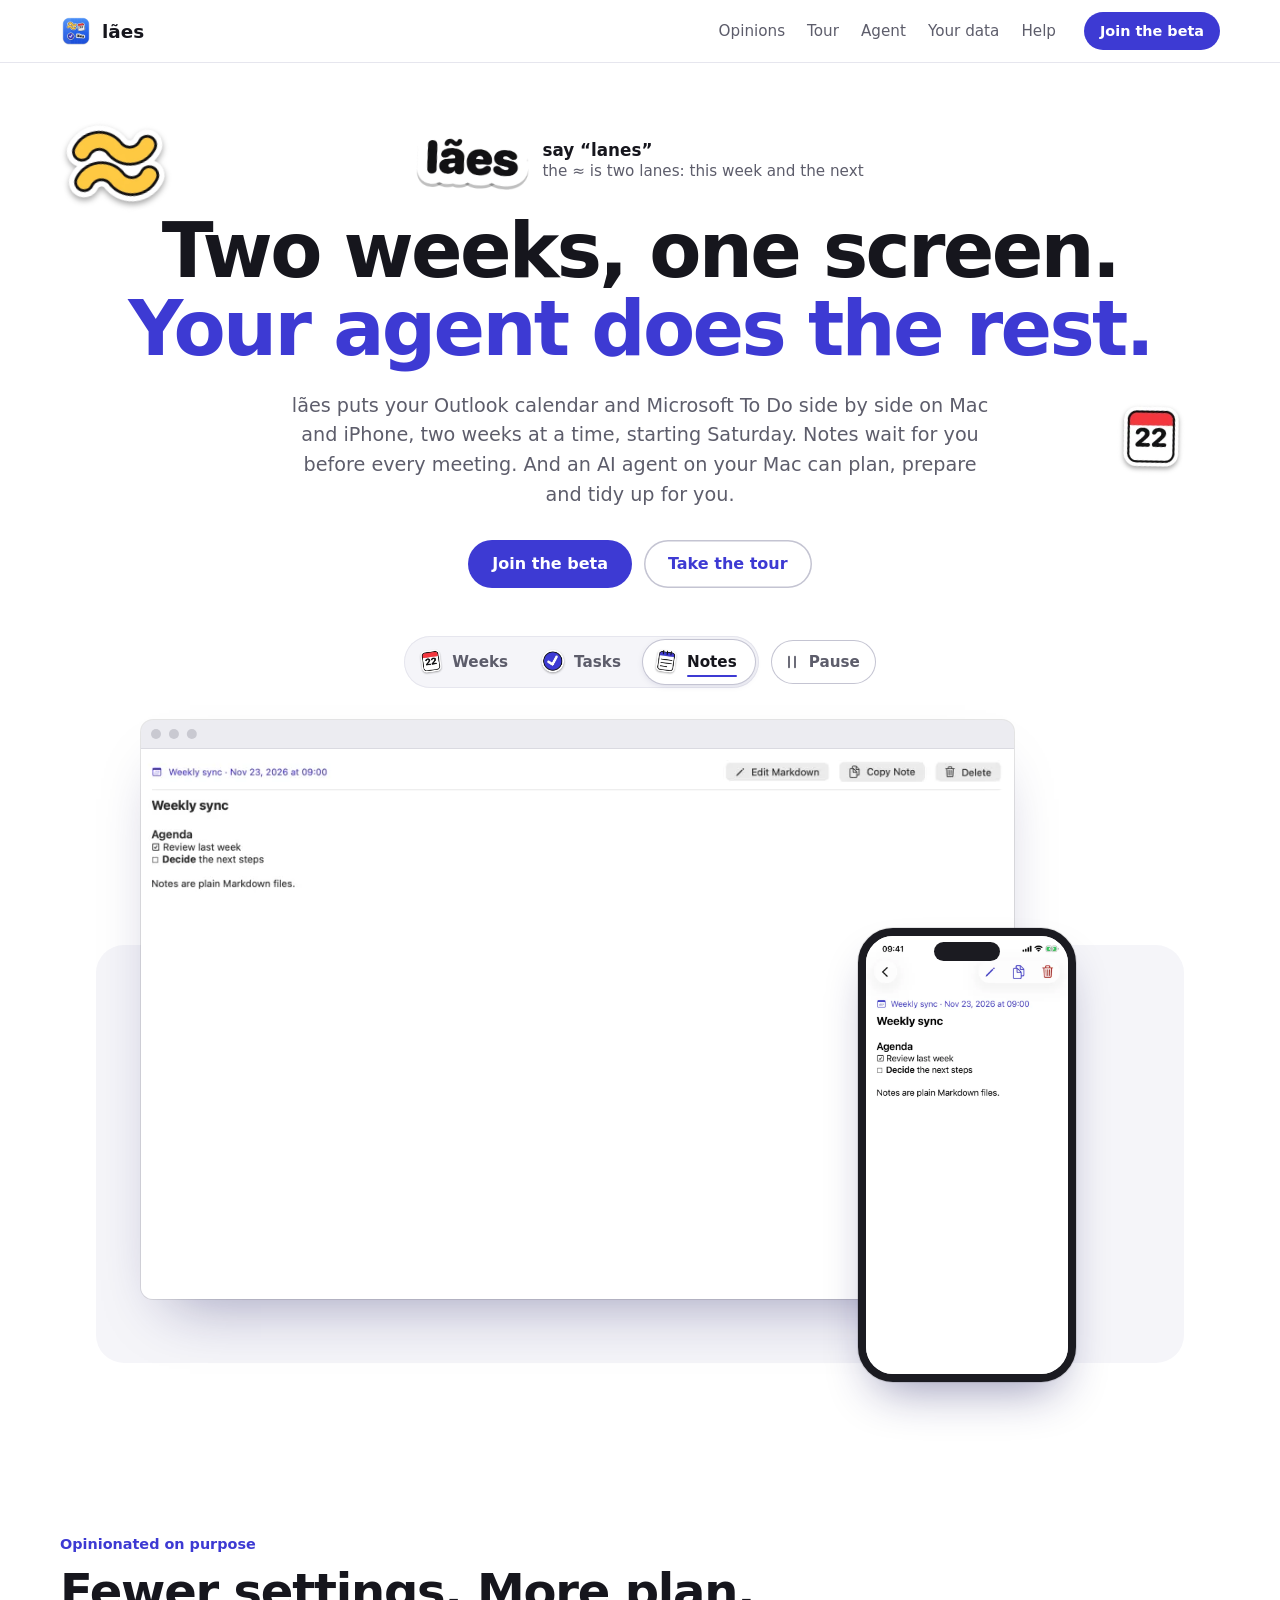
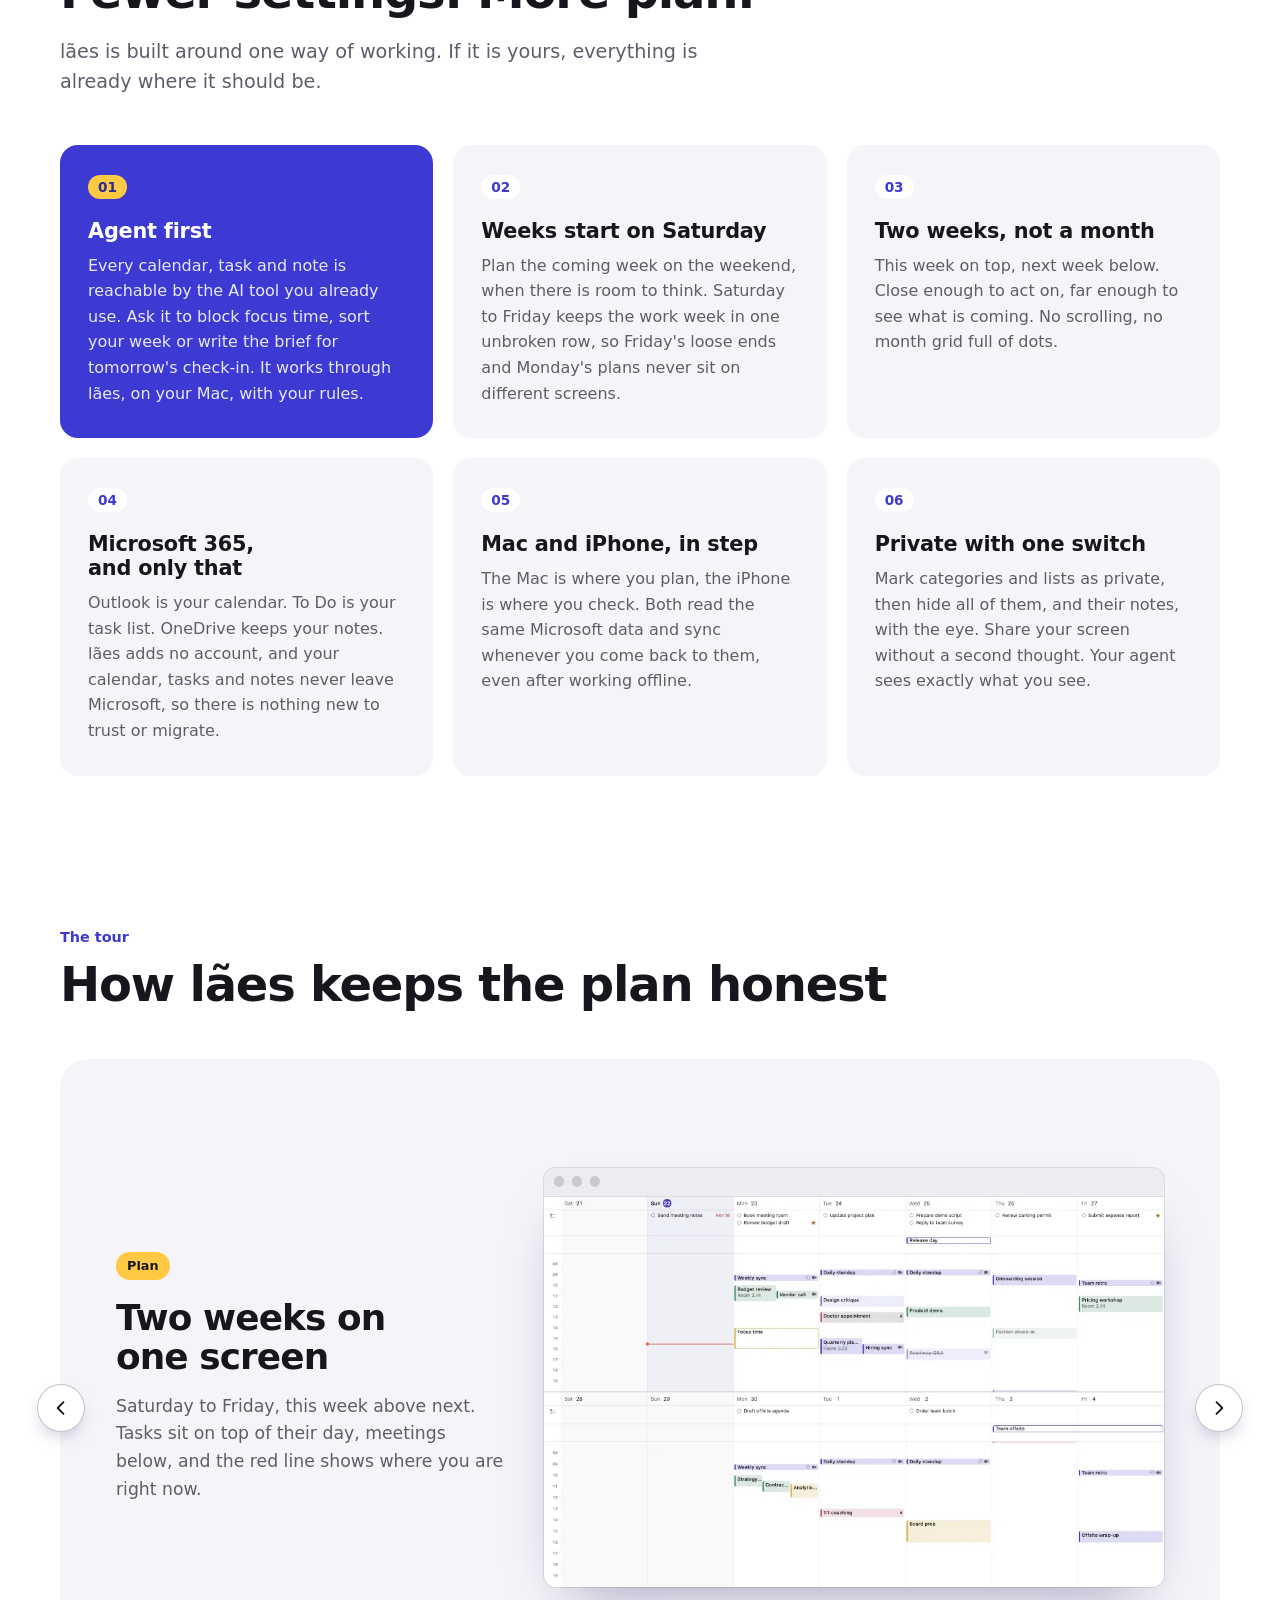
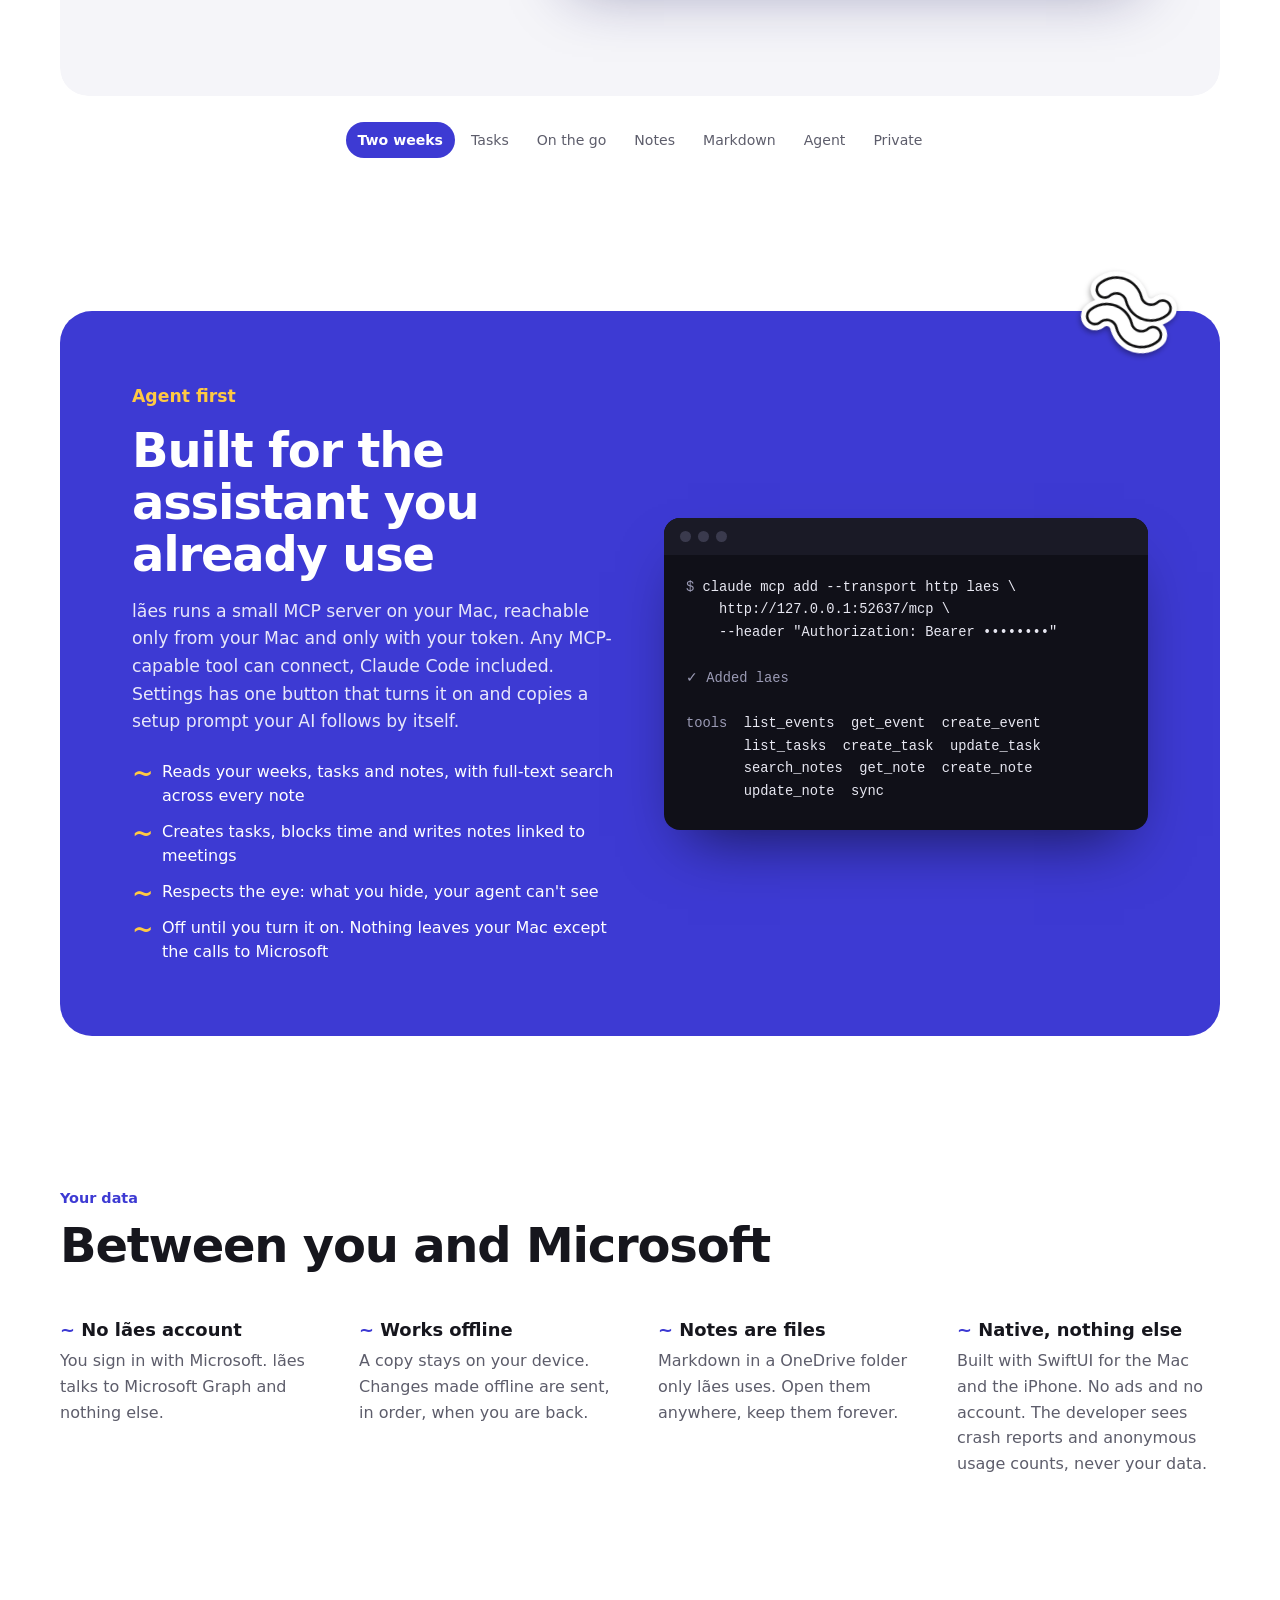
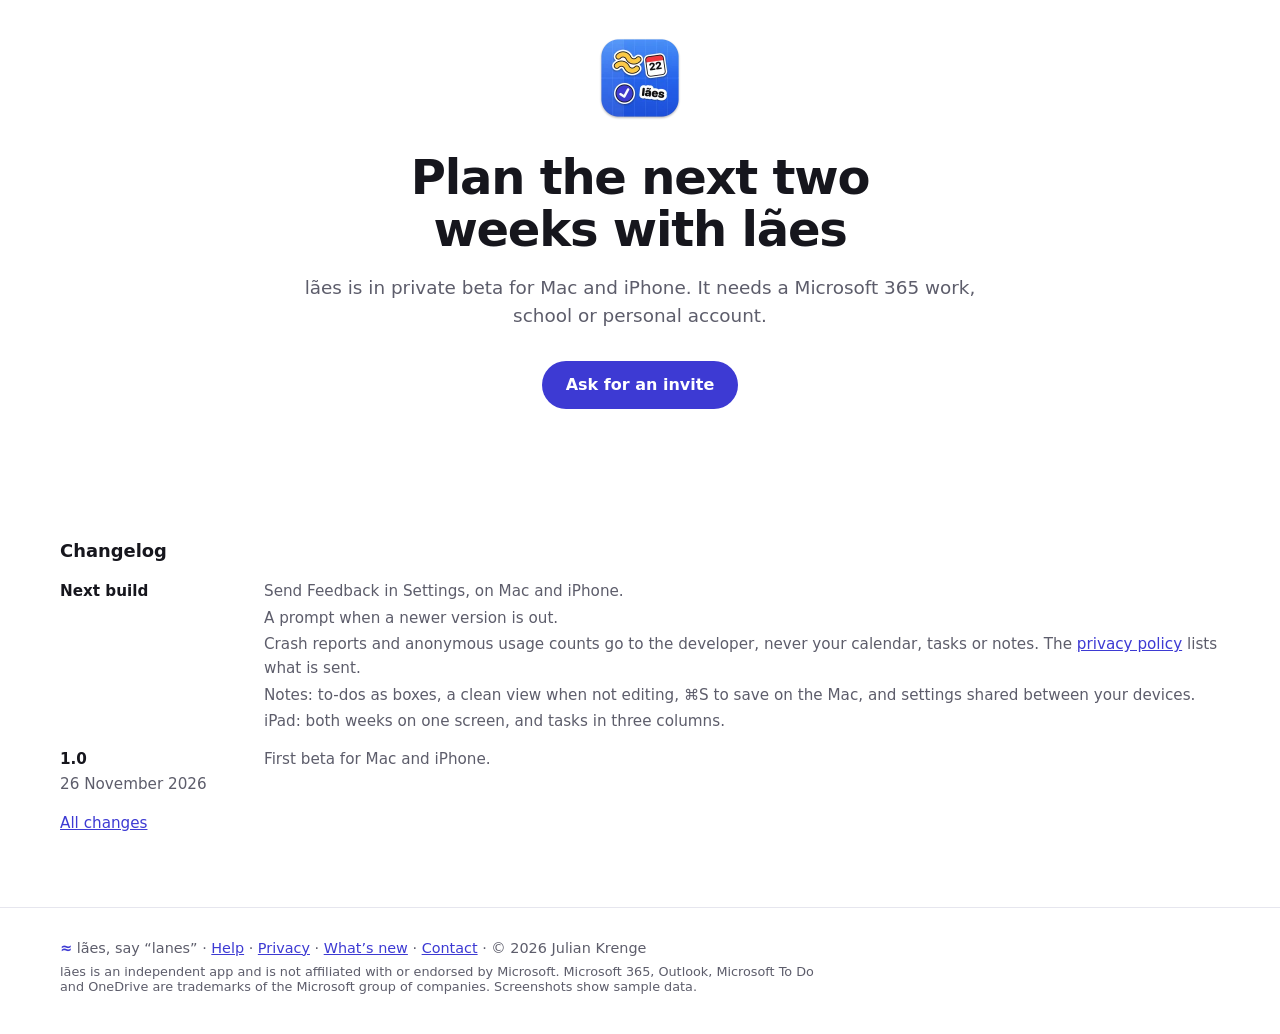
==== site/index.html @ a3a15c2d "Merge origin/main: crash reports and usage counts; one changelog for site, repo and homepage Co-Auth" ====
<!DOCTYPE html>
<html lang="en">
<head>
<meta charset="utf-8">
<meta name="viewport" content="width=device-width, initial-scale=1">
<title>lães (say “lanes”) — two weeks, one screen, for Microsoft 365</title>
<meta name="description" content="lães, pronounced “lanes”, puts your Outlook calendar, Microsoft To Do tasks and Markdown notes side by side on Mac and iPhone, two weeks at a time, with a built-in MCP server so the AI tools on your Mac can plan with you.">
<meta name="color-scheme" content="light dark">
<meta name="theme-color" content="#ffffff" media="(prefers-color-scheme: light)">
<meta name="theme-color" content="#0e0e13" media="(prefers-color-scheme: dark)">
<link rel="icon" type="image/png" href="img/icon.png">
<link rel="apple-touch-icon" href="img/icon.png">
<link rel="stylesheet" href="style.css">
<script src="hero.js" defer></script>
<script src="carousel.js" defer></script>
</head>
<body>

<a class="skip" href="#main">Skip to content</a>

<header class="nav">
  <a class="brand" href="#top">
    <img src="img/icon-192.webp" alt="" width="32" height="32">
    <span>lães</span>
  </a>
  <nav aria-label="Main">
    <a href="#opinions">Opinions</a>
    <a href="#tour">Tour</a>
    <a href="#agent">Agent</a>
    <a href="#data">Your data</a>
    <a class="nav-help" href="help/">Help</a>
  </nav>
  <a class="button small" href="#beta">Join the beta</a>
</header>

<main id="main">

  <!-- Hero -->
  <section class="hero" id="top" aria-labelledby="hero-title">
    <img class="float float-tilde" src="img/sticker-yellow-tilde.webp" alt="" width="240" height="204">
    <img class="float float-page" src="img/sticker-page.webp" alt="" width="91" height="96">

    <p class="name">
      <img src="img/sticker-name.webp" alt="lães" width="280" height="163">
      <span class="say"><b>say “lanes”</b> <span>the <span aria-hidden="true">≈</span> is two lanes: this week and the next</span></span>
    </p>
    <h1 id="hero-title">Two weeks, one screen.<br><span class="accent">Your agent does the&nbsp;rest.</span></h1>
    <p class="lede">lães puts your Outlook calendar and Microsoft To Do side by side on Mac and iPhone, two weeks at a time, starting Saturday. Notes wait for you before every meeting. And an AI agent on your Mac can plan, prepare and tidy up for you.</p>
    <div class="cta-row">
      <a class="button" href="#beta">Join the beta</a>
      <a class="button ghost" href="#tour">Take the tour</a>
    </div>

    <section class="showcase" aria-roledescription="carousel" aria-label="lães on Mac and iPhone">
      <div class="showcase-controls">
        <nav class="picker" aria-label="Choose a screen">
          <button type="button" aria-current="true"><img src="img/sticker-page.webp" alt="" width="91" height="96">Weeks</button>
          <button type="button" aria-current="false"><img src="img/sticker-tick.webp" alt="" width="97" height="96">Tasks</button>
          <button type="button" aria-current="false"><img src="img/sticker-notepad.webp" alt="" width="87" height="96">Notes</button>
        </nav>
        <button type="button" class="rotation">
          <svg class="i-pause" viewBox="0 0 24 24" aria-hidden="true"><path d="M8 5v14M16 5v14"/></svg>
          <svg class="i-play" viewBox="0 0 24 24" aria-hidden="true"><path d="M8 5l11 7-11 7z"/></svg>
          <span>Pause</span>
        </button>
      </div>

      <div class="stage">
        <div class="shot is-current" role="group" aria-roledescription="slide" aria-label="Weeks, 1 of 3">
          <div class="mac"><img src="img/mac-weeks-1920.webp" srcset="img/mac-weeks-960.webp 960w, img/mac-weeks-1920.webp 1920w" sizes="(min-width: 1100px) 840px, 84vw" width="1920" height="1210" fetchpriority="high" alt="lães on the Mac: two weeks from Saturday to Friday, each day with its tasks on top and its meetings below, today highlighted with a red line for the current time."></div>
          <div class="phone"><img src="img/ios-calendar-600.webp" width="600" height="1299" alt="lães on iPhone: three days side by side with the same tasks and meetings."></div>
        </div>
        <div class="shot" role="group" aria-roledescription="slide" aria-label="Tasks, 2 of 3">
          <div class="mac"><img src="img/mac-tasks-1920.webp" srcset="img/mac-tasks-960.webp 960w, img/mac-tasks-1920.webp 1920w" sizes="(min-width: 1100px) 840px, 84vw" width="1920" height="1442" decoding="async" alt="The Planned task list on the Mac, grouped by list, with filters from Overdue to Later."></div>
          <div class="phone"><img src="img/ios-tasks-600.webp" width="600" height="1299" decoding="async" alt="The same Planned list on iPhone, with the list name and due day in each row."></div>
        </div>
        <div class="shot" role="group" aria-roledescription="slide" aria-label="Notes, 3 of 3">
          <div class="mac"><img class="contain" src="img/mac-notes-1920.webp" srcset="img/mac-notes-960.webp 960w, img/mac-notes-1920.webp 1920w" sizes="(min-width: 1100px) 840px, 84vw" width="1920" height="635" decoding="async" alt="A Markdown note on the Mac, linked to the Weekly sync meeting, with its agenda as a checklist."></div>
          <div class="phone"><img src="img/ios-note-600.webp" width="600" height="1299" decoding="async" alt="The same note on iPhone."></div>
        </div>
      </div>

      <p class="visually-hidden" role="status" aria-live="polite"></p>
    </section>
  </section>

  <!-- Opinions -->
  <section class="opinions" id="opinions" aria-labelledby="opinions-title">
    <div class="section-head">
      <p class="eyebrow">Opinionated on purpose</p>
      <h2 id="opinions-title">Fewer settings. More plan.</h2>
      <p class="lede">lães is built around one way of working. If it is yours, everything is already where it should be.</p>
    </div>
    <ol class="cards">
      <li class="card">
        <span class="num" aria-hidden="true">01</span>
        <h3>Agent first</h3>
        <p>Every calendar, task and note is reachable by the AI tool you already use. Ask it to block focus time, sort your week or write the brief for tomorrow's check-in. It works through lães, on your Mac, with your rules.</p>
      </li>
      <li class="card">
        <span class="num" aria-hidden="true">02</span>
        <h3>Weeks start on Saturday</h3>
        <p>Plan the coming week on the weekend, when there is room to think. Saturday to Friday keeps the work week in one unbroken row, so Friday's loose ends and Monday's plans never sit on different screens.</p>
      </li>
      <li class="card">
        <span class="num" aria-hidden="true">03</span>
        <h3>Two weeks, not a month</h3>
        <p>This week on top, next week below. Close enough to act on, far enough to see what is coming. No scrolling, no month grid full of dots.</p>
      </li>
      <li class="card">
        <span class="num" aria-hidden="true">04</span>
        <h3>Microsoft 365, and only that</h3>
        <p>Outlook is your calendar. To Do is your task list. OneDrive keeps your notes. lães adds no account, and your calendar, tasks and notes never leave Microsoft, so there is nothing new to trust or migrate.</p>
      </li>
      <li class="card">
        <span class="num" aria-hidden="true">05</span>
        <h3>Mac and iPhone, in step</h3>
        <p>The Mac is where you plan, the iPhone is where you check. Both read the same Microsoft data and sync whenever you come back to them, even after working offline.</p>
      </li>
      <li class="card">
        <span class="num" aria-hidden="true">06</span>
        <h3>Private with one switch</h3>
        <p>Mark categories and lists as private, then hide all of them, and their notes, with the eye. Share your screen without a second thought. Your agent sees exactly what you see.</p>
      </li>
    </ol>
  </section>

  <!-- Tour slideshow -->
  <section class="tour" id="tour" aria-labelledby="tour-title">
    <div class="section-head">
      <p class="eyebrow">The tour</p>
      <h2 id="tour-title">How lães keeps the plan honest</h2>
    </div>

    <section class="carousel" aria-roledescription="carousel" aria-label="lães tour">
      <div class="carousel-controls">
        <button type="button" class="round" data-direction="previous" aria-label="Previous slide">
          <svg viewBox="0 0 24 24" aria-hidden="true"><path d="M15 5l-7 7 7 7"/></svg>
        </button>
        <button type="button" class="round" data-direction="next" aria-label="Next slide">
          <svg viewBox="0 0 24 24" aria-hidden="true"><path d="M9 5l7 7-7 7"/></svg>
        </button>
      </div>

      <div class="carousel-track" tabindex="0" role="group" aria-label="Slides">

        <div class="slide" role="group" aria-roledescription="slide" aria-label="1 of 7" data-marker-name="Two weeks">
          <div class="slide-copy">
            <p class="step">Plan</p>
            <h3>Two weeks on one screen</h3>
            <p>Saturday to Friday, this week above next. Tasks sit on top of their day, meetings below, and the red line shows where you are right now.</p>
          </div>
          <div class="slide-stage">
            <div class="mac"><img src="img/mac-weeks-960.webp" srcset="img/mac-weeks-960.webp 960w, img/mac-weeks-1920.webp 1920w" sizes="(min-width: 1100px) 640px, 90vw" width="1920" height="1210" loading="lazy" alt="The two-week view on the Mac with tasks and meetings for each day."></div>
          </div>
        </div>

        <div class="slide" role="group" aria-roledescription="slide" aria-label="2 of 7" data-marker-name="Tasks">
          <div class="slide-copy">
            <p class="step">Decide</p>
            <h3>Tasks with a due day, not a someday</h3>
            <p>Your Microsoft To Do lists, one tap from Overdue &amp; Today. On the Mac, drag a task onto the calendar and lães blocks the time for it in Outlook.</p>
          </div>
          <div class="slide-stage duo">
            <div class="mac"><img src="img/mac-tasks-960.webp" width="960" height="721" loading="lazy" alt="The Planned task list on the Mac, filtered by due day."></div>
            <div class="phone"><img src="img/ios-tasks-600.webp" width="600" height="1299" loading="lazy" alt="The same Planned list on iPhone, with the list name in each row."></div>
          </div>
        </div>

        <div class="slide" role="group" aria-roledescription="slide" aria-label="3 of 7" data-marker-name="On the go">
          <div class="slide-copy">
            <p class="step">Check</p>
            <h3>The same plan in your pocket</h3>
            <p>Three days at a time, snapping day by day, with next week right below. Open a task and it rises from the bottom, ready for a quick decision.</p>
          </div>
          <div class="slide-stage phones">
            <div class="phone"><img src="img/ios-calendar-600.webp" width="600" height="1299" loading="lazy" alt="The iPhone calendar showing three days."></div>
            <div class="phone"><img src="img/ios-drawer-600.webp" width="600" height="1299" loading="lazy" alt="A task's details in a drawer on iPhone."></div>
          </div>
        </div>

        <div class="slide" role="group" aria-roledescription="slide" aria-label="4 of 7" data-marker-name="Notes">
          <div class="slide-copy">
            <p class="step">Prepare</p>
            <h3>Notes that know their meeting</h3>
            <p>Link a note to a meeting and lães reminds you five minutes before it starts. Every note is a plain Markdown file in your own OneDrive.</p>
          </div>
          <div class="slide-stage duo">
            <div class="mac"><img src="img/mac-notes-960.webp" width="960" height="318" loading="lazy" alt="A meeting note on the Mac with its agenda as a checklist."></div>
            <div class="phone"><img src="img/ios-note-600.webp" width="600" height="1299" loading="lazy" alt="The same note on iPhone, linked to Weekly sync."></div>
          </div>
        </div>

        <div class="slide" role="group" aria-roledescription="slide" aria-label="5 of 7" data-marker-name="Markdown">
          <div class="slide-copy">
            <p class="step">Write</p>
            <h3>Markdown, with a keyboard that knows it</h3>
            <p>Headings, lists, to-dos, links. One row of keys above the keyboard, and a link button that picks up the address you just copied.</p>
          </div>
          <div class="slide-stage">
            <div class="phone"><img src="img/ios-markdown-600.webp" width="600" height="1299" loading="lazy" alt="Editing a note's Markdown on iPhone with a formatting bar above the keyboard."></div>
          </div>
        </div>

        <div class="slide" role="group" aria-roledescription="slide" aria-label="6 of 7" data-marker-name="Agent">
          <div class="slide-copy">
            <p class="step">Delegate</p>
            <h3>Your agent does the busywork</h3>
            <p>Turn on AI Access, paste one prompt, and your assistant can read your weeks, file tasks, block time and write the notes for your next check-in.</p>
          </div>
          <div class="slide-stage">
            <div class="chat" role="group" aria-label="Example conversation with an AI assistant connected to lães">
              <p class="msg you">Here's the transcript of today's call with Acme. Prep me for the follow-up.</p>
              <p class="msg ai"><span class="tool">search_notes</span><span class="tool">list_events</span><span class="tool">create_note</span><span class="tool">create_task</span>
                Done. I linked a note with the open questions to <b>Acme follow-up</b> on Tuesday and added two tasks for Monday. You'll get a reminder five minutes before.</p>
            </div>
          </div>
        </div>

        <div class="slide" role="group" aria-roledescription="slide" aria-label="7 of 7" data-marker-name="Private">
          <div class="slide-copy">
            <p class="step">Share</p>
            <h3>One switch for everything private</h3>
            <p>The eye hides private meetings, lists and their notes on the Mac, on iPhone and for your agent. Flip it before you share your screen.</p>
          </div>
          <div class="slide-stage">
            <div class="eye-demo" aria-hidden="true">
              <div class="eye-row"><span class="dot work"></span>Weekly sync</div>
              <div class="eye-row private"><span class="dot private"></span>Doctor appointment</div>
              <div class="eye-row"><span class="dot green"></span>Budget review</div>
              <div class="eye-row private"><span class="dot private"></span>1:1 coaching</div>
              <div class="eye-row"><span class="dot work"></span>Team retro</div>
            </div>
          </div>
        </div>

      </div>

      <p class="visually-hidden" role="status" aria-live="polite"></p>

      <nav class="carousel-markers" aria-label="Choose a slide"></nav>
    </section>
  </section>

  <!-- Agent -->
  <section class="agent" id="agent" aria-labelledby="agent-title">
    <img class="float-agent" src="img/sticker-white-tilde.webp" alt="" width="240" height="204">
    <div class="agent-copy">
      <p class="eyebrow on-dark">Agent first</p>
      <h2 id="agent-title">Built for the assistant you already use</h2>
      <p>lães runs a small MCP server on your Mac, reachable only from your Mac and only with your token. Any MCP-capable tool can connect, Claude Code included. Settings has one button that turns it on and copies a setup prompt your AI follows by itself.</p>
      <ul class="ticks">
        <li>Reads your weeks, tasks and notes, with full-text search across every note</li>
        <li>Creates tasks, blocks time and writes notes linked to meetings</li>
        <li>Respects the eye: what you hide, your agent can't see</li>
        <li>Off until you turn it on. Nothing leaves your Mac except the calls to Microsoft</li>
      </ul>
    </div>
    <figure class="terminal" aria-label="Example setup command for Claude Code">
      <div class="term-bar" aria-hidden="true"><span></span><span></span><span></span></div>
<pre tabindex="0"><code><span class="dim">$</span> claude mcp add --transport http laes \
    http://127.0.0.1:52637/mcp \
    --header "Authorization: Bearer ••••••••"

<span class="dim">✓ Added laes</span>

<span class="dim">tools</span>  list_events  get_event  create_event
       list_tasks  create_task  update_task
       search_notes  get_note  create_note
       update_note  sync</code></pre>
    </figure>
  </section>

  <!-- Data -->
  <section class="data" id="data" aria-labelledby="data-title">
    <div class="section-head">
      <p class="eyebrow">Your data</p>
      <h2 id="data-title">Between you and Microsoft</h2>
    </div>
    <div class="facts">
      <div>
        <h3>No lães account</h3>
        <p>You sign in with Microsoft. lães talks to Microsoft Graph and nothing else.</p>
      </div>
      <div>
        <h3>Works offline</h3>
        <p>A copy stays on your device. Changes made offline are sent, in order, when you are back.</p>
      </div>
      <div>
        <h3>Notes are files</h3>
        <p>Markdown in a OneDrive folder only lães uses. Open them anywhere, keep them forever.</p>
      </div>
      <div>
        <h3>Native, nothing else</h3>
        <p>Built with SwiftUI for the Mac and the iPhone. No ads and no account. The developer sees crash reports and anonymous usage counts, never your data.</p>
      </div>
    </div>
  </section>

  <!-- Beta -->
  <section class="beta" id="beta" aria-labelledby="beta-title">
    <img src="img/icon-192.webp" alt="" width="96" height="96">
    <h2 id="beta-title">Plan the next two weeks with lães</h2>
    <p>lães is in private beta for Mac and iPhone. It needs a Microsoft 365 work, school or personal account.</p>
    <!-- Without scripts the button goes to the contact address on the help page. -->
    <a class="button" href="help/#getting-help" data-invite>Ask for an invite</a>
  </section>

  <!-- Changelog: newest first. When a build goes out, give "Next build" its version and date. -->
  <section class="changelog" id="changelog" aria-labelledby="changelog-title">
    <h2 id="changelog-title">Changelog</h2>
    <dl>
      <div>
        <dt>Next build</dt>
        <dd>Send Feedback in Settings, on Mac and iPhone.</dd>
        <dd>A prompt when a newer version is out.</dd>
        <dd>Crash reports and anonymous usage counts go to the developer, never your calendar, tasks or notes. The <a href="privacy/">privacy policy</a> lists what is sent.</dd>
        <dd>Notes: to-dos as boxes, a clean view when not editing, ⌘S to save on the Mac, and settings shared between your devices.</dd>
        <dd>iPad: both weeks on one screen, and tasks in three columns.</dd>
      </div>
      <div>
        <dt>1.0 <time datetime="2026-11-26">26 November 2026</time></dt>
        <dd>First beta for Mac and iPhone.</dd>
      </div>
    </dl>
    <p><a href="changelog/">All changes</a></p>
  </section>

</main>

<footer class="footer">
  <p><span class="tilde" aria-hidden="true">≈</span> lães, say “lanes” · <a href="help/">Help</a> · <a href="privacy/">Privacy</a> · <a href="changelog/">What’s new</a> · <a href="help/#getting-help">Contact</a> · © 2026 Julian Krenge</p>
  <p class="fine">lães is an independent app and is not affiliated with or endorsed by Microsoft. Microsoft 365, Outlook, Microsoft To Do and OneDrive are trademarks of the Microsoft group of companies. Screenshots show sample data.</p>
</footer>

<script>
  // The address is put together here rather than written in the page, so bots that harvest addresses from HTML don't find it.
  document.querySelector("a[data-invite]").href = "mailto:" + ["inbox", "laesapp.com"].join("@") + "?subject=" + encodeURIComponent("lães beta invite");
</script>

</body>
</html>
---- site/style.css ----
/* lães — quiet neutrals, indigo for action, the stickers' yellow and red as small accents. */
:root {
  color-scheme: light dark;
  --primary: #3D3AD3;       /* white text on it: 7.6:1 */
  --primary-hover: #2f2cb8;
  --ink: #3D3AD3;           /* indigo text on light backgrounds */
  --warm: #FFC943;
  --alert: #F4373D;
  --green: #035740;
  --text: #16161d;
  --muted: #5d5d6b;         /* 6.4:1 on white, 6:1 on --soft */
  --line: #e6e6ee;
  --line-strong: #c4c4d2;
  --bg: #ffffff;
  --soft: #f5f5f9;
  --raised: #ffffff;
  --device-edge: rgb(0 0 0 / .1);
  --shadow: 20 18 90;
  --radius: 18px;
  --max: 1160px;
  font-family: system-ui, -apple-system, BlinkMacSystemFont, "Segoe UI", sans-serif;
  color: var(--text);
  background: var(--bg);
  -webkit-font-smoothing: antialiased;
}
@media (prefers-color-scheme: dark) {
  :root {
    --primary: #4f4ce6;     /* white text on it: 6:1, and 3.2:1 against the page */
    --primary-hover: #5f5cf0;
    --ink: #b0aeff;
    --text: #ececf2;
    --muted: #a4a4b4;
    --line: #272730;
    --line-strong: #43434f;
    --bg: #0e0e13;
    --soft: #17171e;
    --raised: #20202a;
    --device-edge: rgb(255 255 255 / .14);
    --shadow: 0 0 0;
  }
}

* { box-sizing: border-box; }
body { margin: 0; }
img { display: block; max-width: 100%; height: auto; }
h1, h2, h3 { text-wrap: balance; margin: 0; }
p { text-wrap: pretty; }
a { color: var(--ink); }
figure { margin: 0; }
:focus-visible { outline: 3px solid var(--ink); outline-offset: 3px; border-radius: 6px; }

.skip { position: absolute; left: -999px; top: 8px; background: var(--bg); color: var(--text); padding: 8px 14px; z-index: 20; }
.skip:focus { left: 8px; }
.visually-hidden { position: absolute; width: 1px; height: 1px; overflow: hidden; clip-path: inset(50%); white-space: nowrap; }

/* Buttons */
.button {
  display: inline-flex; align-items: center; justify-content: center;
  min-height: 48px; padding: 0 24px; border-radius: 999px;
  background: var(--primary); color: #fff; text-decoration: none; font-weight: 600; font-size: 1rem;
  transition: background-color .2s, scale .15s;
}
.button:hover { background: var(--primary-hover); }
.button:active { scale: .98; }
.button.small { min-height: 38px; padding: 0 16px; font-size: .9rem; }
.button.ghost { background: transparent; color: var(--ink); box-shadow: inset 0 0 0 1.5px var(--line-strong); }
.button.ghost:hover { background: var(--soft); }

/* Nav */
.nav {
  position: sticky; top: 0; z-index: 10;
  display: flex; align-items: center; gap: 28px;
  padding: 12px max(24px, calc((100% - var(--max)) / 2));
  background: var(--bg); border-bottom: 1px solid var(--line);
}
.brand { display: flex; align-items: center; gap: 10px; text-decoration: none; color: var(--text); font-weight: 700; font-size: 1.15rem; }
.nav nav { display: flex; gap: 22px; margin-left: auto; }
.nav nav a { color: var(--muted); text-decoration: none; font-size: .95rem; padding: 6px 0; }
.nav nav a:hover, .nav nav a[aria-current="page"] { color: var(--text); }
.nav nav a[aria-current="page"] { font-weight: 600; }
/* On phones the bar keeps only Help; the page's sections are a scroll away */
@media (max-width: 720px) { .nav nav a:not(.nav-help) { display: none; } }

section { padding: 0 24px; }
.eyebrow { color: var(--ink); font-weight: 600; font-size: .9rem; margin: 0 0 14px; }
.eyebrow.on-dark { color: var(--warm); }
.lede { font-size: clamp(1.06rem, 1rem + .4vw, 1.2rem); line-height: 1.55; color: var(--muted); max-width: 640px; }
.section-head { max-width: var(--max); margin: 0 auto 48px; }
.section-head h2, .agent h2, .beta h2 { font-size: clamp(2rem, 4vw, 3rem); letter-spacing: -.025em; line-height: 1.08; }

/* Hero */
.hero { position: relative; max-width: var(--max); margin: 0 auto; padding-top: clamp(40px, 5vw, 64px); text-align: center; }
.hero h1 { font-size: clamp(2.5rem, 6vw, 4.75rem); letter-spacing: -.035em; line-height: 1.03; }
.accent { color: var(--ink); }
.hero .lede { max-width: 700px; margin: 22px auto 30px; }
.cta-row { display: flex; gap: 12px; justify-content: center; flex-wrap: wrap; }

/* The name: the app's own sticker, and how to say it */
.name { display: inline-flex; align-items: center; gap: 14px; margin: 0 0 20px; text-align: left; }
.name img { width: 112px; rotate: -4deg; }
.say { display: grid; gap: 2px; font-size: .95rem; color: var(--muted); }
.say b { color: var(--text); font-size: 1.05rem; }

/* Stickers at the hero's edges, only where there is room beside the text */
.float { position: absolute; pointer-events: none; }
.float-tilde { width: 112px; left: 0; top: 56px; rotate: -14deg; }
.float-page { width: 68px; right: 3%; top: 340px; rotate: 9deg; }
@media (max-width: 1099px) { .float { display: none; } }

/* Hero showcase: Weeks, Tasks and Notes on the Mac and iPhone, in sync */
.showcase { padding: 0; margin-top: clamp(36px, 4vw, 48px); }
.showcase-controls { display: flex; flex-wrap: wrap; justify-content: center; align-items: center; gap: 12px; margin-bottom: clamp(24px, 3vw, 32px); }
.picker { display: flex; gap: 4px; padding: 4px; border-radius: 999px; background: var(--soft); box-shadow: inset 0 0 0 1px var(--line); }
.picker button, .rotation {
  position: relative; display: inline-flex; align-items: center; gap: 8px;
  min-height: 44px; border: 0; border-radius: 999px; cursor: pointer; touch-action: manipulation;
  font: inherit; font-size: .95rem; font-weight: 600; color: var(--muted); background: transparent;
  transition: color .2s, background-color .2s, box-shadow .2s;
}
.picker button { padding: 0 18px 0 10px; }
.picker button img { width: 26px; height: 26px; object-fit: contain; }
.picker button:hover { color: var(--text); }
.picker button[aria-current="true"] {
  color: var(--text); background: var(--raised);
  box-shadow: 0 0 0 1px var(--line-strong), 0 2px 8px -3px rgb(var(--shadow) / .25);
}
/* The current screen's underline; while rotating it fills up until the next screen */
.picker button[aria-current="true"]::after {
  content: ""; position: absolute; left: 44px; right: 18px; bottom: 7px; height: 2px; border-radius: 2px;
  background: var(--primary); transform-origin: left;
}
.is-playing .picker button[aria-current="true"]::after { animation: fill 6s linear; }
.is-playing:is(.is-hovered, .is-focused, .is-offscreen) .picker button[aria-current="true"]::after { animation-play-state: paused; }
@keyframes fill { from { scale: 0 1; } }

.rotation { padding: 0 16px 0 12px; box-shadow: inset 0 0 0 1px var(--line-strong); }
.rotation:hover { color: var(--text); background: var(--soft); }
.rotation svg { width: 18px; height: 18px; fill: none; stroke: currentColor; stroke-width: 2.4; stroke-linecap: round; stroke-linejoin: round; }
.rotation .i-play { fill: currentColor; stroke: none; }
.is-playing .rotation .i-play, .showcase:not(.is-playing) .rotation .i-pause { display: none; }

.stage { position: relative; isolation: isolate; display: grid; max-width: 1040px; margin: 0 auto; }
.stage::before { /* a quiet surface the devices stand on */
  content: ""; position: absolute; z-index: -1; inset: 34% -24px 3%; border-radius: 28px; background: var(--soft);
}
.shot { grid-area: 1 / 1; position: relative; padding-bottom: 8%; text-align: left; }
.shot .mac { width: 84%; margin-left: 2%; }
.shot .mac img { aspect-ratio: 1920 / 1210; object-fit: cover; object-position: top; }
.shot .mac img.contain { object-fit: contain; }
.shot .phone { position: absolute; right: 8%; bottom: 0; width: 21%; }
/* Crossfade: the new screen fades in on top, then the old one fades out underneath */
.shot { opacity: 0; transition: opacity .3s .45s; }
.shot.is-current { opacity: 1; z-index: 1; transition: opacity .45s; }
@media (max-width: 720px) {
  .stage::before { inset: 30% -12px 2%; }
  .shot { padding-bottom: 20%; }
  .shot .mac { width: 88%; margin-left: 0; }
  .shot .phone { right: 0; width: 31%; }
}

/* Devices, drawn in CSS: a Mac window and an iPhone */
.mac {
  --bar: clamp(16px, 2.2vw, 28px);
  --light: clamp(6px, .8vw, 11px);
  position: relative; overflow: hidden; border-radius: 12px; background: #ececf1;
  box-shadow: 0 0 0 1px var(--device-edge), 0 30px 60px -28px rgb(var(--shadow) / .4);
}
.mac::before { content: ""; display: block; height: var(--bar); border-bottom: 1px solid #dadae1; }
.mac::after { /* traffic lights, inactive grey like the screenshots */
  content: ""; position: absolute; top: calc((var(--bar) - var(--light)) / 2); left: var(--light);
  width: var(--light); height: var(--light); border-radius: 50%; background: #c9c9d1;
  box-shadow: calc(var(--light) * 1.75) 0 #c9c9d1, calc(var(--light) * 3.5) 0 #c9c9d1;
}
.mac img { width: 100%; background: #fff; }

.phone { position: relative; container-type: inline-size; }
.phone img {
  width: 100%; border: 4cqi solid #1b1b21; border-radius: 16cqi; background: #fff;
  box-shadow: 0 0 0 1px var(--device-edge), 0 24px 48px -18px rgb(var(--shadow) / .45);
}
.phone::after { /* the Dynamic Island */
  content: ""; position: absolute; top: 3.1%; left: 35%; width: 30%; height: 4.2%; border-radius: 99px; background: #1b1b21;
}

/* Opinions */
.opinions { padding-top: clamp(96px, 12vw, 160px); }
.cards { list-style: none; padding: 0; margin: 0 auto; max-width: var(--max); display: grid; grid-template-columns: repeat(auto-fit, minmax(300px, 1fr)); gap: 20px; }
.card { background: var(--soft); border-radius: var(--radius); padding: 30px 28px 32px; }
.card .num { display: inline-block; font-weight: 700; font-size: .85rem; color: var(--ink); background: var(--raised); border-radius: 999px; padding: 4px 10px; margin-bottom: 20px; }
.card h3 { font-size: 1.3rem; letter-spacing: -.01em; margin-bottom: 10px; }
.card p { margin: 0; color: var(--muted); line-height: 1.6; }
.card:first-child { background: var(--primary); color: #fff; }
.card:first-child p { color: rgb(255 255 255 / .88); }
.card:first-child .num { color: #2c2a96; background: var(--warm); }

/* Tour carousel */
.tour { padding-top: clamp(96px, 12vw, 160px); }
.carousel { position: relative; max-width: var(--max); margin: 0 auto; padding: 0; }
.carousel-track {
  display: flex; gap: 24px; overflow-x: auto;
  scroll-snap-type: x mandatory; overscroll-behavior-x: contain;
  scrollbar-width: none; touch-action: manipulation; border-radius: 28px;
}
.carousel-track::-webkit-scrollbar { display: none; }
@media (prefers-reduced-motion: no-preference) { .carousel-track { scroll-behavior: smooth; } }
.slide {
  flex: 0 0 100%; scroll-snap-align: center;
  display: grid; grid-template-columns: minmax(240px, 5fr) 8fr; align-items: center; gap: 40px;
  min-height: 600px; padding: 48px 56px; border-radius: 28px; background: var(--soft); overflow: hidden;
}
.slide-copy h3 { font-size: clamp(1.6rem, 2.8vw, 2.3rem); letter-spacing: -.025em; line-height: 1.1; margin-bottom: 16px; }
.slide-copy p { color: var(--muted); font-size: 1.08rem; line-height: 1.6; margin: 0; }
.slide-copy .step { display: inline-block; color: #16161d; background: var(--warm); font-weight: 700; font-size: .8rem; border-radius: 999px; padding: 4px 11px; margin-bottom: 18px; }
.slide-stage { display: flex; justify-content: center; align-items: center; gap: 20px; min-width: 0; }
.slide-stage > .mac { width: 100%; }
.slide-stage > .phone { width: min(240px, 46%); }
.slide-stage.duo { position: relative; justify-content: flex-start; padding-bottom: 24px; }
.slide-stage.duo .mac { width: 84%; }
.slide-stage.duo .phone { position: absolute; right: 0; bottom: 0; width: 28%; }
.slide-stage.phones .phone { width: 42%; }
.slide-stage.phones .phone:last-child { translate: 0 32px; }
@media (prefers-reduced-motion: no-preference) {
  .slide-stage { transition: translate .7s cubic-bezier(.2, .8, .2, 1), opacity .7s; }
  .slide:not(.is-current) .slide-stage { translate: 0 24px; opacity: .4; }
}
@media (max-width: 860px) {
  .slide { grid-template-columns: 1fr; align-content: start; padding: 32px 24px 40px; min-height: 0; gap: 28px; }
  .slide-stage.duo .mac { width: 92%; }
  .slide-stage.duo .phone { width: 32%; right: -8px; }
}

.carousel-controls { position: absolute; inset: 50% 0 auto; z-index: 2; display: flex; justify-content: space-between; pointer-events: none; transform: translateY(-50%); margin: 0 -22px; }
.round {
  pointer-events: auto; width: 46px; height: 46px; border-radius: 50%; border: 0; cursor: pointer;
  background: var(--raised); color: var(--text); box-shadow: 0 0 0 1px var(--line-strong), 0 8px 20px -8px rgb(var(--shadow) / .4);
  display: grid; place-items: center; touch-action: manipulation;
}
.round svg { width: 20px; height: 20px; fill: none; stroke: currentColor; stroke-width: 2.2; stroke-linecap: round; stroke-linejoin: round; }
.round:hover { color: var(--ink); }
@media (max-width: 860px) { .carousel-controls { position: static; transform: none; justify-content: flex-end; gap: 10px; margin: 0 0 14px; } }

.carousel-markers { display: flex; gap: 4px; flex-wrap: wrap; justify-content: center; margin-top: 26px; }
.carousel-markers button {
  min-height: 36px; padding: 0 12px; border: 0; border-radius: 999px; cursor: pointer; touch-action: manipulation;
  background: transparent; color: var(--muted); font: inherit; font-size: .88rem; font-weight: 500;
}
.carousel-markers button:hover { color: var(--text); background: var(--soft); }
.carousel-markers button[aria-current="true"] { color: #fff; background: var(--primary); font-weight: 600; }

/* Chat mock */
.chat { width: min(460px, 100%); display: grid; gap: 14px; }
.msg { margin: 0; padding: 16px 18px; border-radius: 18px; line-height: 1.5; font-size: 1rem; box-shadow: 0 12px 30px -16px rgb(var(--shadow) / .35); }
.msg.you { background: var(--primary); color: #fff; justify-self: end; border-bottom-right-radius: 6px; max-width: 86%; }
.msg.ai { background: var(--raised); border-bottom-left-radius: 6px; }
.tool { display: inline-block; font: 600 .78rem ui-monospace, SFMono-Regular, Menlo, monospace; color: var(--ink); background: color-mix(in srgb, var(--primary) 12%, var(--raised)); border-radius: 6px; padding: 3px 7px; margin: 0 6px 10px 0; }

/* Eye demo */
.eye-demo { width: min(420px, 100%); background: var(--raised); border-radius: 20px; padding: 14px; box-shadow: 0 20px 44px -20px rgb(var(--shadow) / .4); }
.eye-row { display: flex; align-items: center; gap: 12px; padding: 14px 12px; border-radius: 12px; font-weight: 600; }
.eye-row + .eye-row { border-top: 1px solid var(--line); }
.dot { width: 10px; height: 28px; border-radius: 4px; }
.dot.work { background: var(--primary); } .dot.green { background: var(--green); } .dot.private { background: var(--alert); }
@media (prefers-reduced-motion: no-preference) {
  .slide.is-current .eye-row.private { animation: hide-private 4s 1s ease-in-out infinite; }
}
@keyframes hide-private {
  0%, 30% { opacity: 1; filter: none; }
  45%, 80% { opacity: .15; filter: blur(4px); }
  100% { opacity: 1; filter: none; }
}

/* Agent */
.agent {
  position: relative;
  max-width: var(--max); margin: clamp(96px, 12vw, 160px) auto 0; padding: clamp(40px, 6vw, 72px);
  display: grid; grid-template-columns: 1fr 1fr; gap: 48px; align-items: center;
  border-radius: 32px; color: #fff; background: #3D3AD3; /* the brand indigo in both themes: the yellow eyebrow needs it for 5:1 */
}
.agent :focus-visible { outline-color: #fff; }
.float-agent { position: absolute; width: 104px; top: -40px; right: 40px; rotate: 10deg; pointer-events: none; }
.agent-copy p { color: rgb(255 255 255 / .88); line-height: 1.6; font-size: 1.08rem; }
.ticks { list-style: none; padding: 0; margin: 24px 0 0; display: grid; gap: 12px; }
.ticks li { position: relative; padding-left: 30px; line-height: 1.5; }
.ticks li::before { content: "~"; position: absolute; left: 0; top: -6px; color: var(--warm); font-size: 1.6rem; font-weight: 700; }
.terminal { min-width: 0; background: #101018; border-radius: 16px; overflow: hidden; box-shadow: 0 30px 60px -24px rgb(0 0 0 / .6); }
.term-bar { display: flex; gap: 7px; padding: 13px 16px; background: #1a1a26; }
.term-bar span { width: 11px; height: 11px; border-radius: 50%; background: #3a3a4d; }
.terminal pre { margin: 0; padding: 22px 22px 26px; overflow-x: auto; color: #e8e8f2; font: .86rem/1.65 ui-monospace, SFMono-Regular, Menlo, monospace; }
.terminal pre:focus-visible { outline-offset: -3px; }
.terminal .dim { color: #9b9bb5; }
@media (max-width: 860px) {
  .agent { grid-template-columns: 1fr; margin-inline: 16px; padding-top: 56px; }
  .float-agent { width: 76px; top: -34px; right: 20px; }
}

/* Data */
.data { padding-top: clamp(96px, 12vw, 160px); }
.facts { max-width: var(--max); margin: 0 auto; display: grid; grid-template-columns: repeat(auto-fit, minmax(240px, 1fr)); gap: 36px; }
.facts h3 { font-size: 1.12rem; margin-bottom: 8px; }
.facts h3::before { content: "~ "; color: var(--ink); }
.facts p { margin: 0; color: var(--muted); line-height: 1.6; }

/* Beta */
.beta { text-align: center; max-width: 720px; margin: 0 auto; padding-top: clamp(96px, 12vw, 160px); padding-bottom: clamp(80px, 10vw, 140px); }
.beta img { margin: 0 auto 26px; }
.beta p { color: var(--muted); font-size: 1.15rem; line-height: 1.55; margin: 18px 0 30px; }

/* Changelog: a quiet list above the footer */
.changelog { padding: 0 max(24px, calc((100% - var(--max)) / 2)) 56px; color: var(--muted); font-size: .95rem; line-height: 1.6; }
.changelog h2 { font-size: 1.12rem; color: var(--text); margin-bottom: 14px; }
.changelog dl { margin: 0; display: grid; gap: 14px; }
.changelog dl > div { display: grid; grid-template-columns: 11rem 1fr; gap: 2px 28px; }
.changelog dt { color: var(--text); font-weight: 600; }
.changelog time { display: block; color: var(--muted); font-weight: 400; }
.changelog dd { margin: 0; grid-column: 2; }
@media (max-width: 560px) {
  .changelog dl > div { grid-template-columns: 1fr; }
  .changelog dd { grid-column: 1; }
}

/* Footer */
.footer { border-top: 1px solid var(--line); padding: 32px max(24px, calc((100% - var(--max)) / 2)); color: var(--muted); font-size: .9rem; }
.footer p { margin: 0 0 8px; }
.footer .fine { font-size: .8rem; max-width: 760px; }
.tilde { color: var(--ink); font-weight: 700; }

/* Help: one readable column */
.doc { max-width: 760px; margin: 0 auto; padding: clamp(40px, 6vw, 72px) 24px clamp(80px, 10vw, 120px); }
.doc section { padding: 0; margin-top: clamp(56px, 7vw, 80px); }
.doc-head h1 { font-size: clamp(2.4rem, 5vw, 3.5rem); letter-spacing: -.03em; line-height: 1.05; }
.doc-head .lede { margin: 18px 0 0; }
.doc h2 { font-size: clamp(1.6rem, 3vw, 2rem); letter-spacing: -.02em; line-height: 1.15; margin-bottom: 16px; }
.doc h3 { font-size: 1.15rem; margin: 32px 0 10px; }
.doc p, .doc li, .doc dd { line-height: 1.65; }
.doc p { margin: 0 0 14px; }
.doc ul, .doc ol { padding-left: 1.25em; margin: 0 0 14px; }
.doc li + li { margin-top: 6px; }
.doc li::marker { color: var(--muted); }
.doc code, kbd { font-family: ui-monospace, SFMono-Regular, Menlo, monospace; font-size: .86em; }
kbd { font-weight: 600; padding: 2px 7px; border-radius: 6px; background: var(--soft); box-shadow: inset 0 0 0 1px var(--line-strong); white-space: nowrap; }

.toc { margin-top: 40px; padding: 24px 28px; border-radius: var(--radius); background: var(--soft); }
.toc h2 { font-size: .95rem; letter-spacing: 0; color: var(--muted); margin-bottom: 10px; }
.toc ol { columns: 2 220px; column-gap: 32px; margin: 0; }
.doc .toc li { margin: 0; padding: 4px 0; break-inside: avoid; }
.toc a { text-decoration: none; }
.toc a:hover { text-decoration: underline; }

.table-wrap { overflow-x: auto; margin: 0 0 16px; }
.keys { width: 100%; border-collapse: collapse; }
.keys th, .keys td { text-align: left; vertical-align: top; padding: 10px 16px 10px 0; border-bottom: 1px solid var(--line); line-height: 1.5; }
.keys thead th { color: var(--muted); font-size: .85rem; font-weight: 600; }
.keys tbody th { padding-top: 26px; }
.keys td:first-child { white-space: nowrap; width: 1%; }
.keys.wrap td:first-child { white-space: normal; width: 50%; }
.keys code { white-space: nowrap; }
.code { margin: 0 0 16px; padding: 16px 18px; border-radius: 12px; background: var(--soft); overflow-x: auto; line-height: 1.6; }

.panes { margin: 0; }
.panes dt { font-weight: 600; margin-top: 18px; }
.panes dd { margin: 4px 0 0; color: var(--muted); }
.tag {
  display: inline-block; vertical-align: middle; margin-left: 6px; padding: 2px 9px; border-radius: 999px;
  font-size: .75rem; font-weight: 600; letter-spacing: 0; color: var(--ink); background: color-mix(in srgb, var(--primary) 12%, var(--bg));
}

.stickers { list-style: none; display: grid; grid-template-columns: repeat(auto-fill, minmax(96px, 1fr)); gap: 16px; margin: 20px 0 24px; }
.doc .stickers { padding: 0; }
.doc .stickers li { margin: 0; display: grid; justify-items: center; gap: 8px; font-size: .85rem; color: var(--muted); text-align: center; }
.stickers img { height: 56px; width: auto; }

.doc details { border-top: 1px solid var(--line); }
.doc details:last-of-type { border-bottom: 1px solid var(--line); }
.doc details[open] { padding-bottom: 10px; }
.doc summary { cursor: pointer; padding: 16px 0; font-weight: 600; }
.doc summary:hover { color: var(--ink); }

/* Section jumps land below the sticky bar */
section[id] { scroll-margin-top: 72px; }
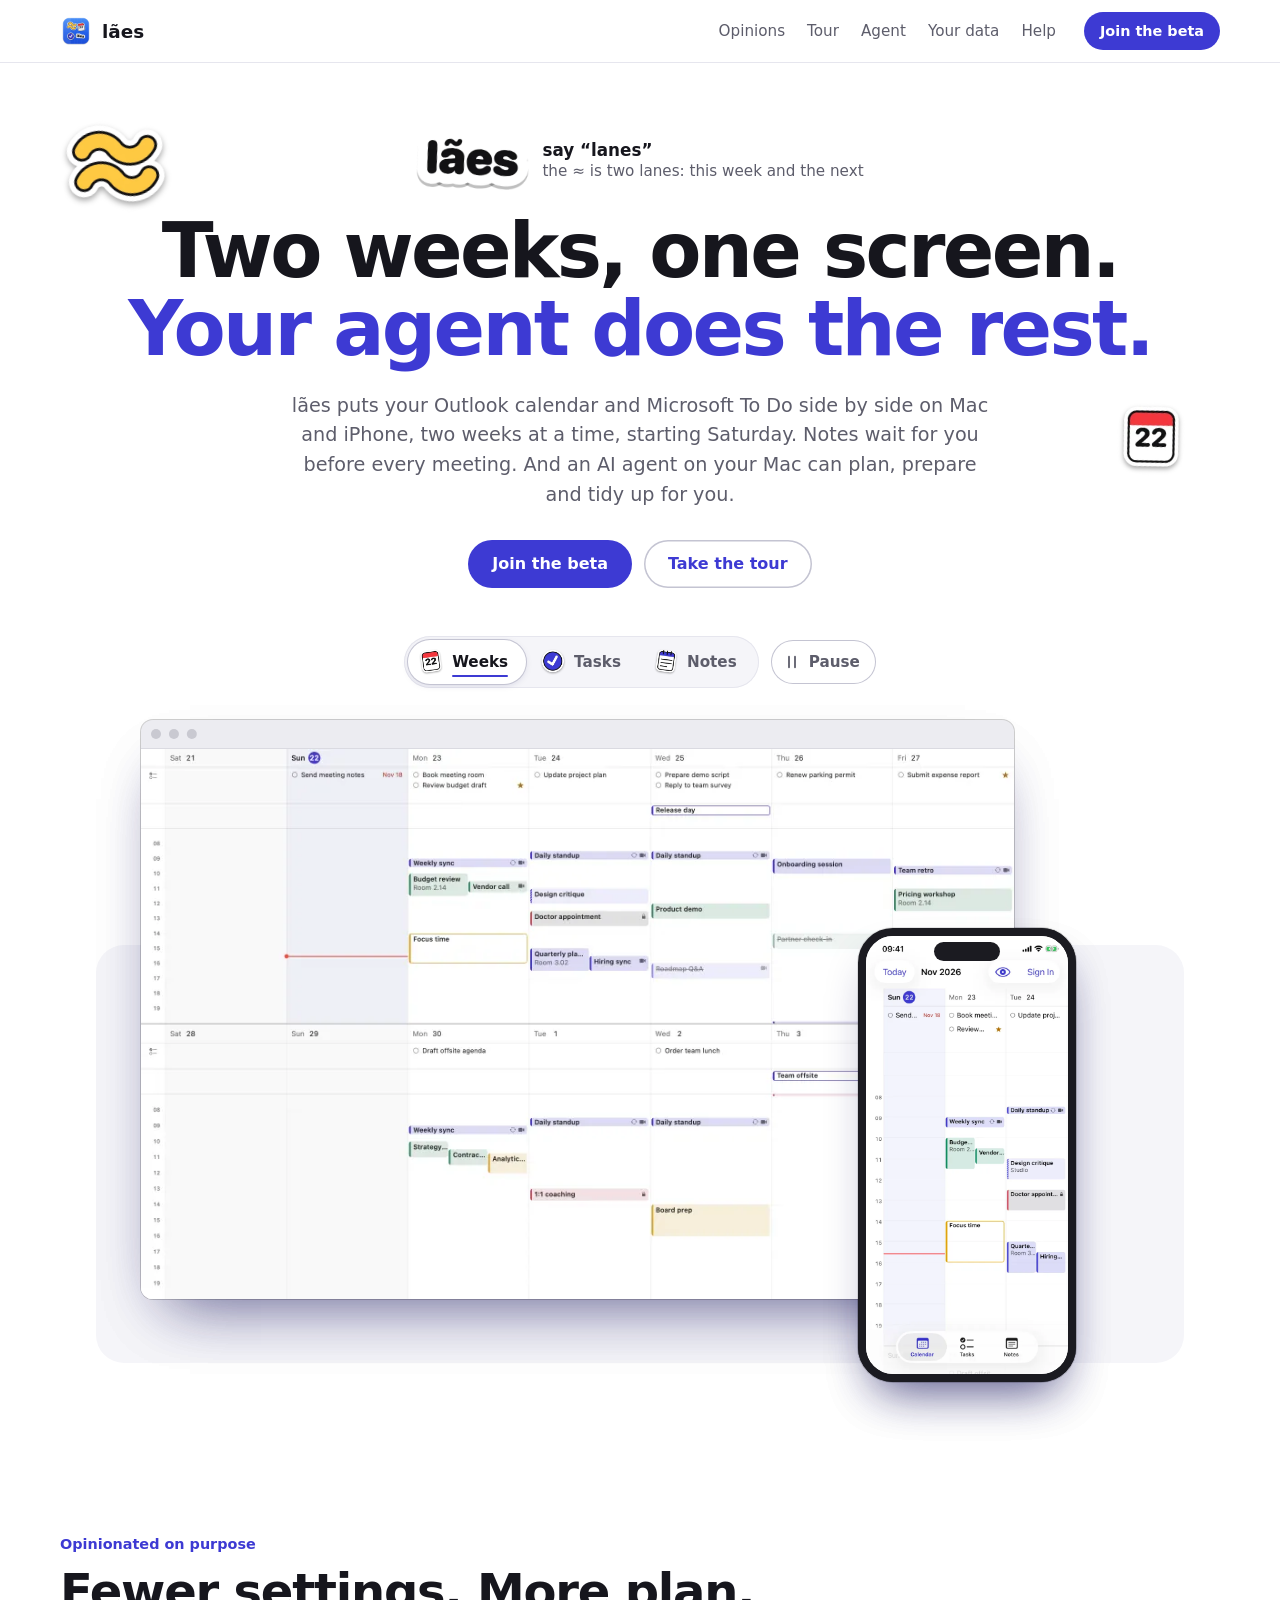
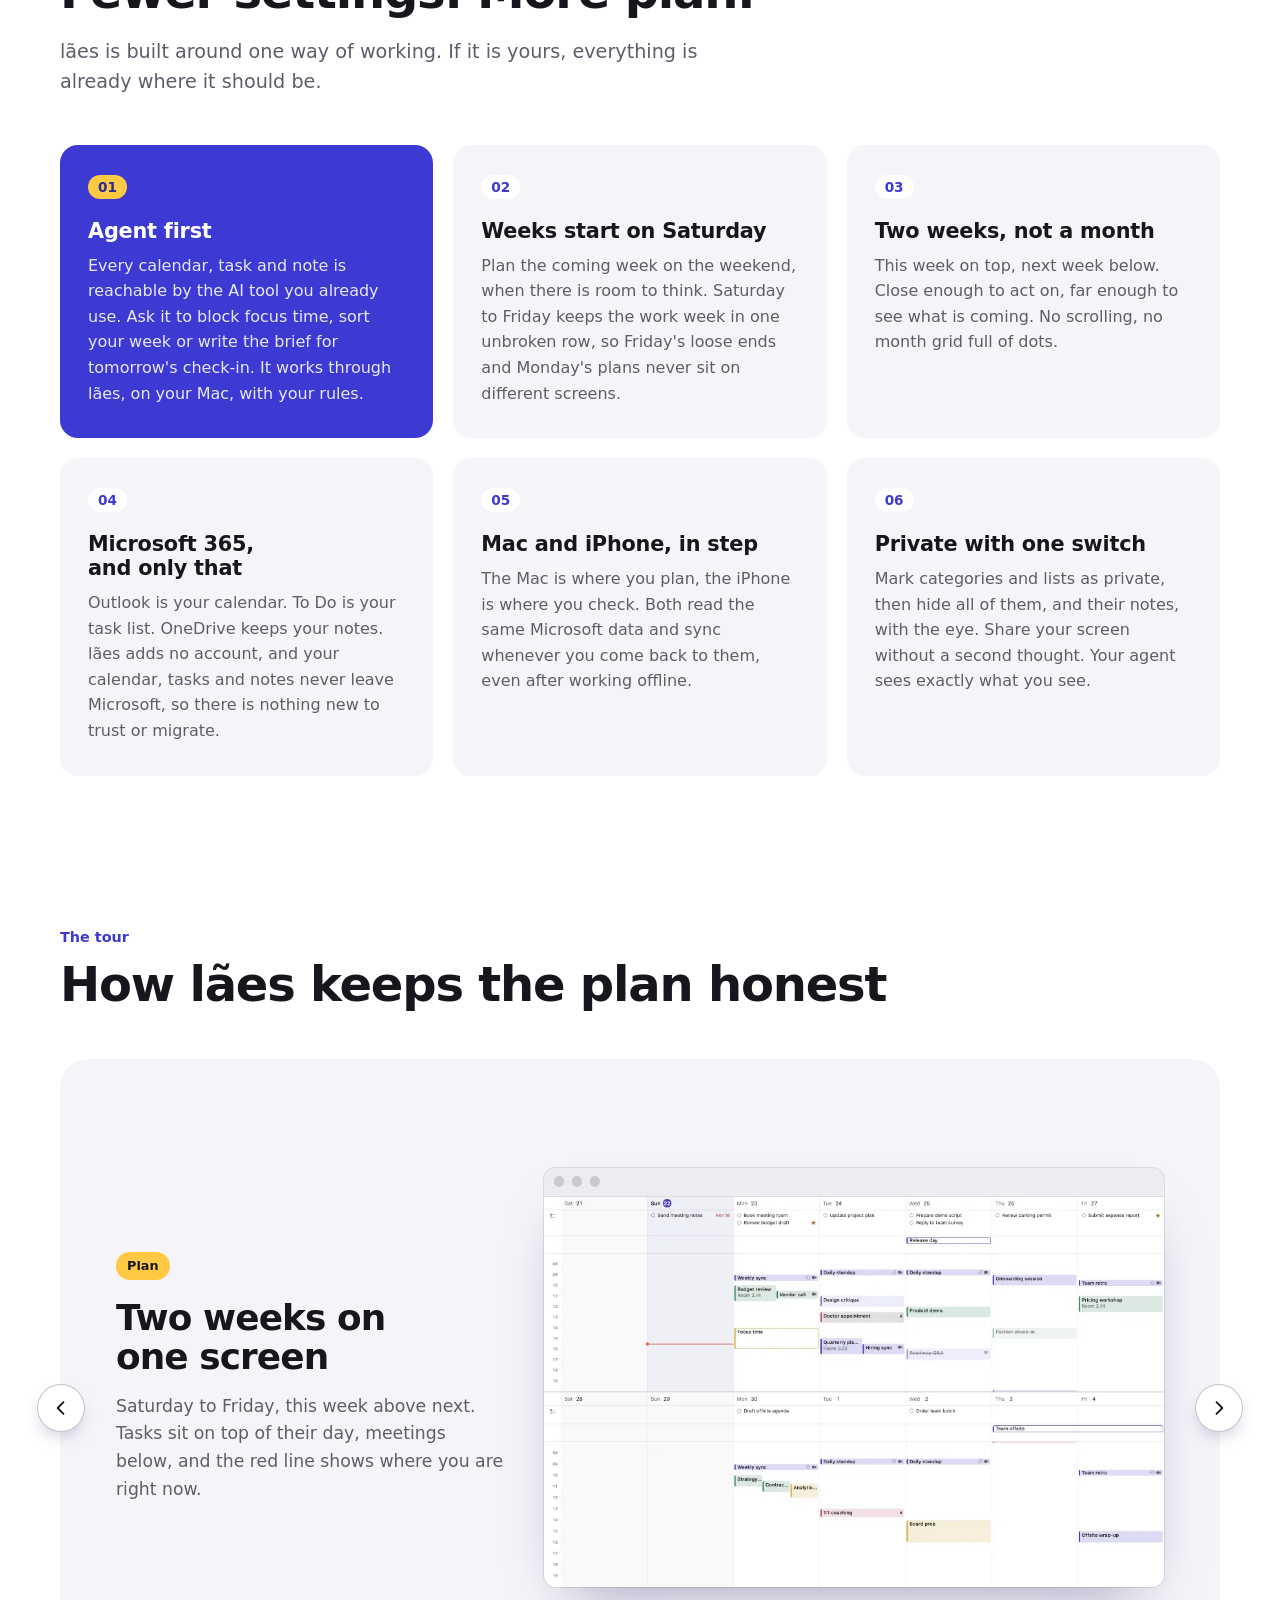
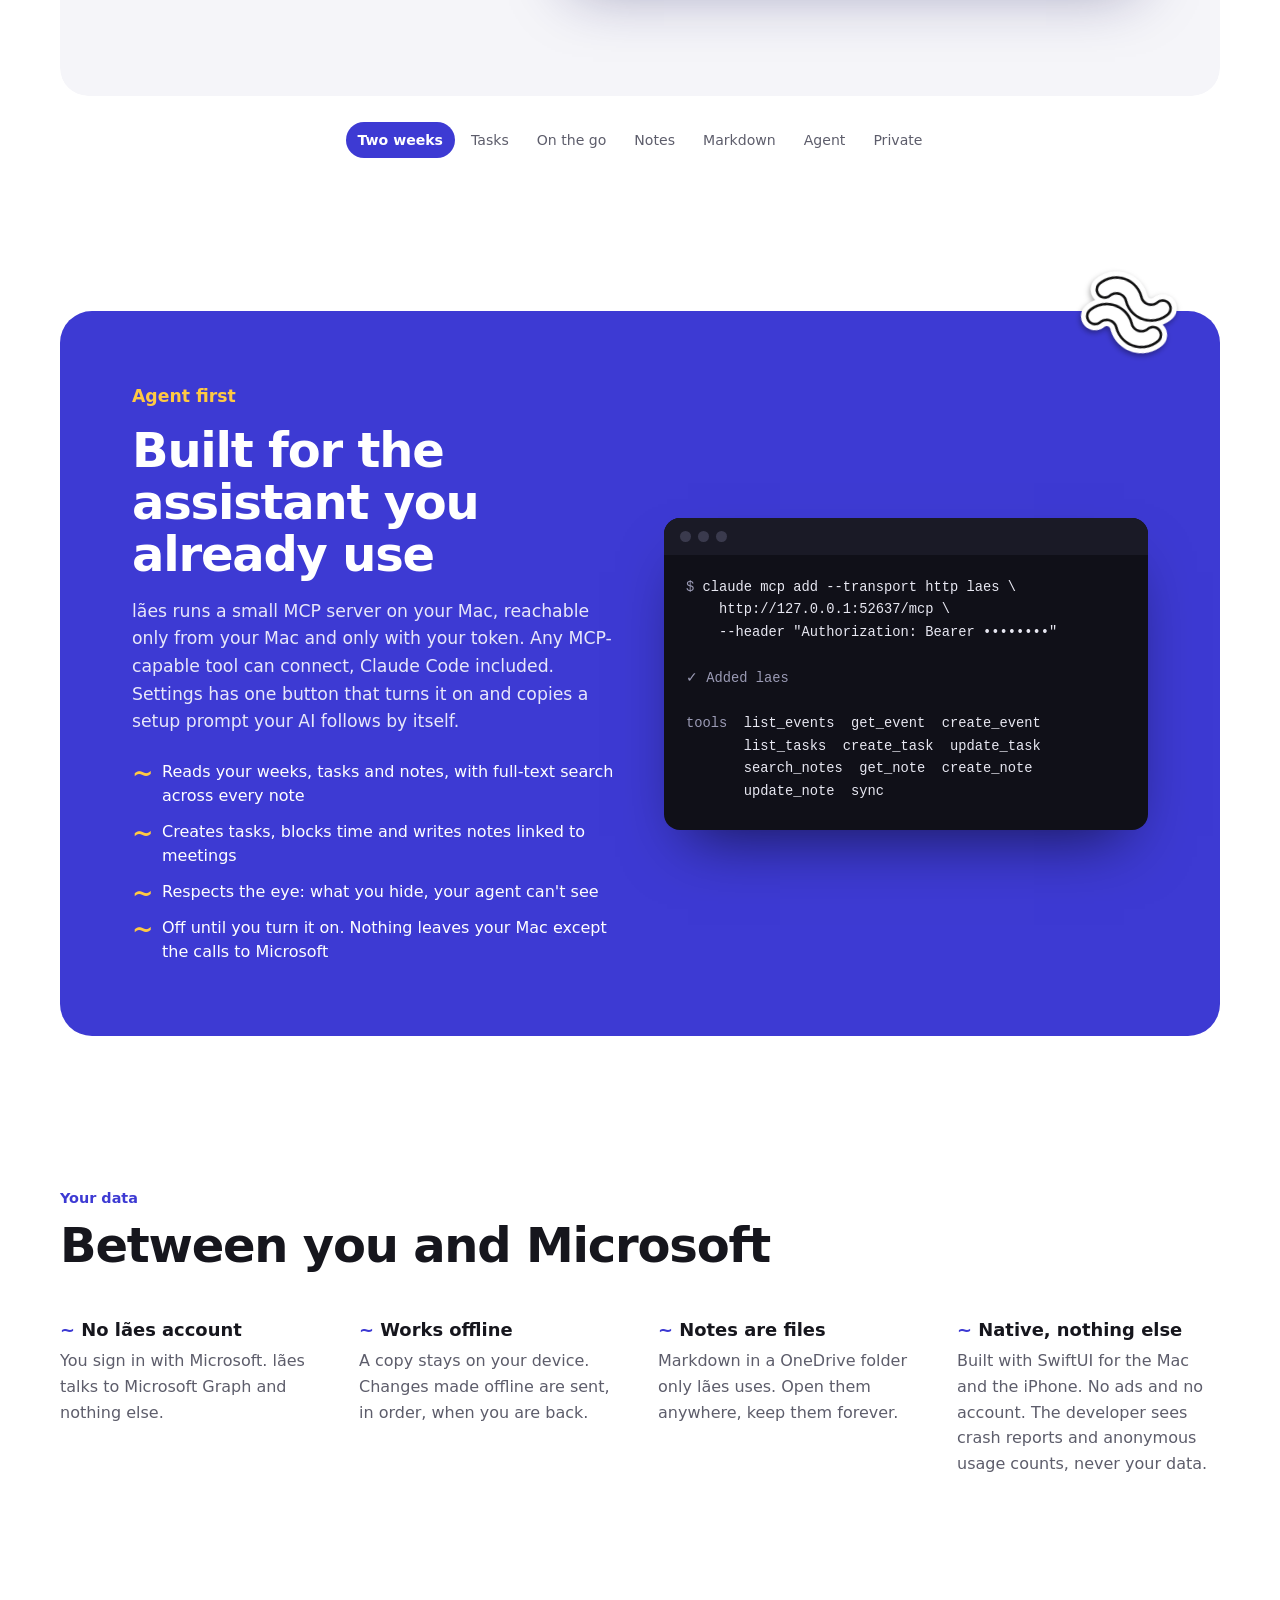
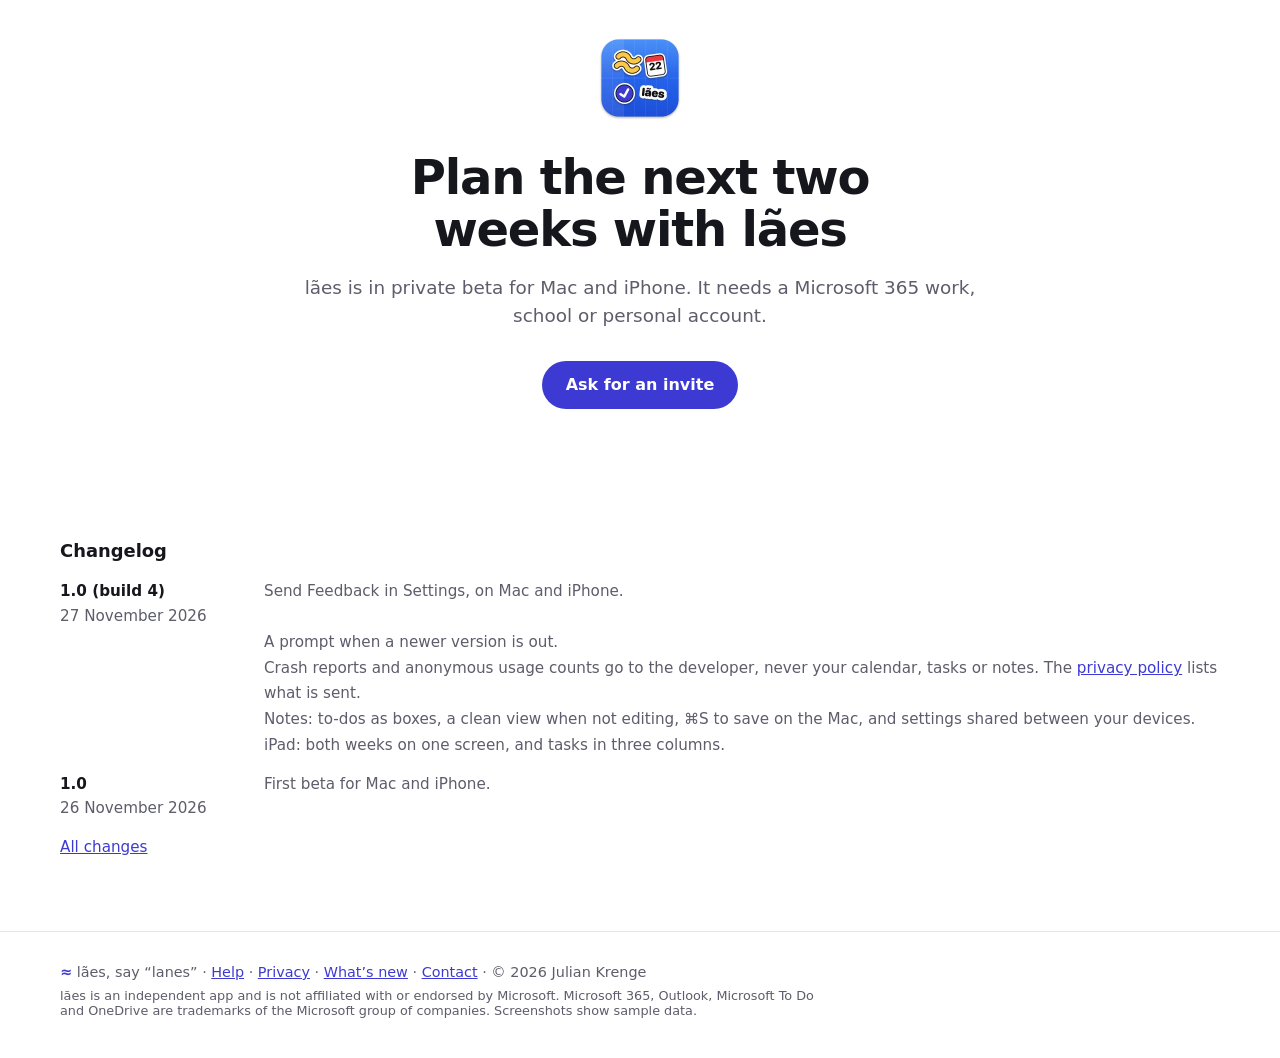
==== commit c7b790ce: "Build 4: 1.0 with note to-do boxes, shared settings note and the iPad layout The changelog's next ve" ====
--- a/site/index.html
+++ b/site/index.html
@@ -311,7 +311,7 @@
     <h2 id="changelog-title">Changelog</h2>
     <dl>
       <div>
-        <dt>Next build</dt>
+        <dt>1.0 (build 4) <time datetime="2026-11-27">27 November 2026</time></dt>
         <dd>Send Feedback in Settings, on Mac and iPhone.</dd>
         <dd>A prompt when a newer version is out.</dd>
         <dd>Crash reports and anonymous usage counts go to the developer, never your calendar, tasks or notes. The <a href="privacy/">privacy policy</a> lists what is sent.</dd>
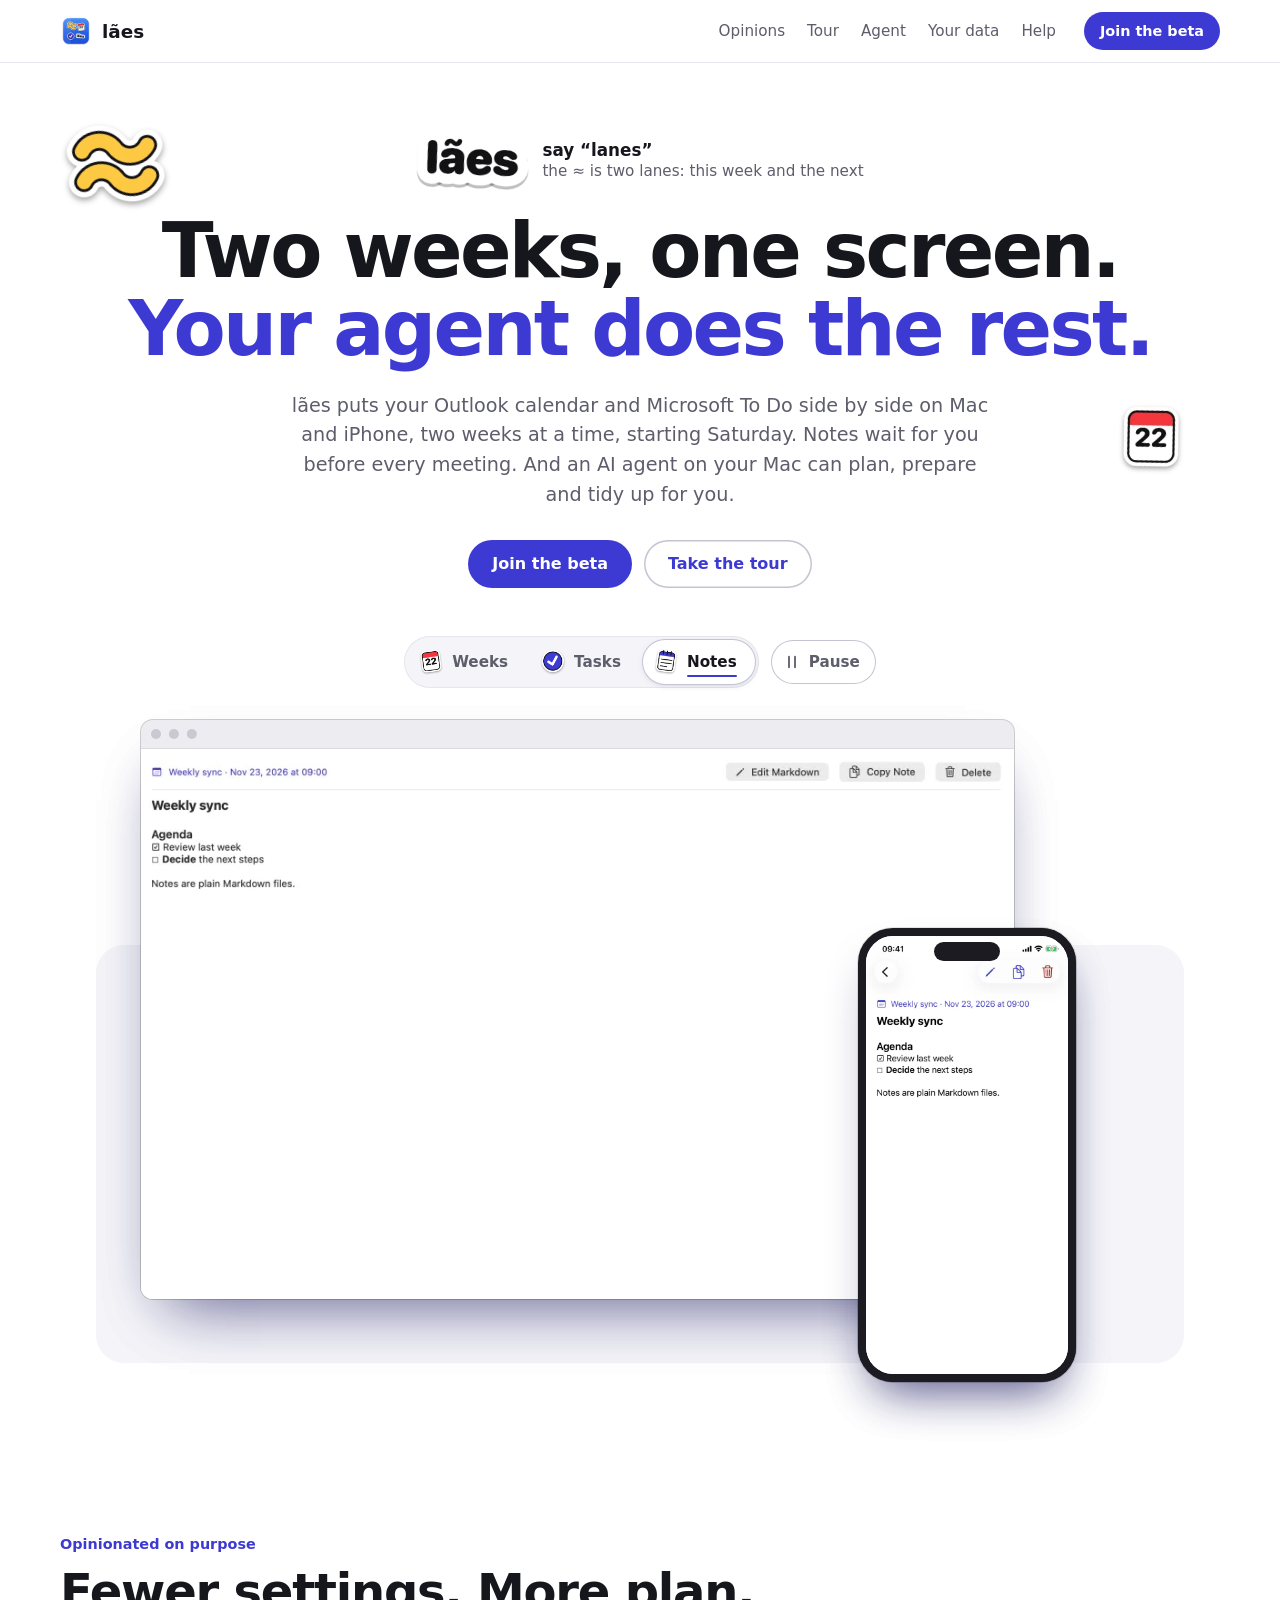
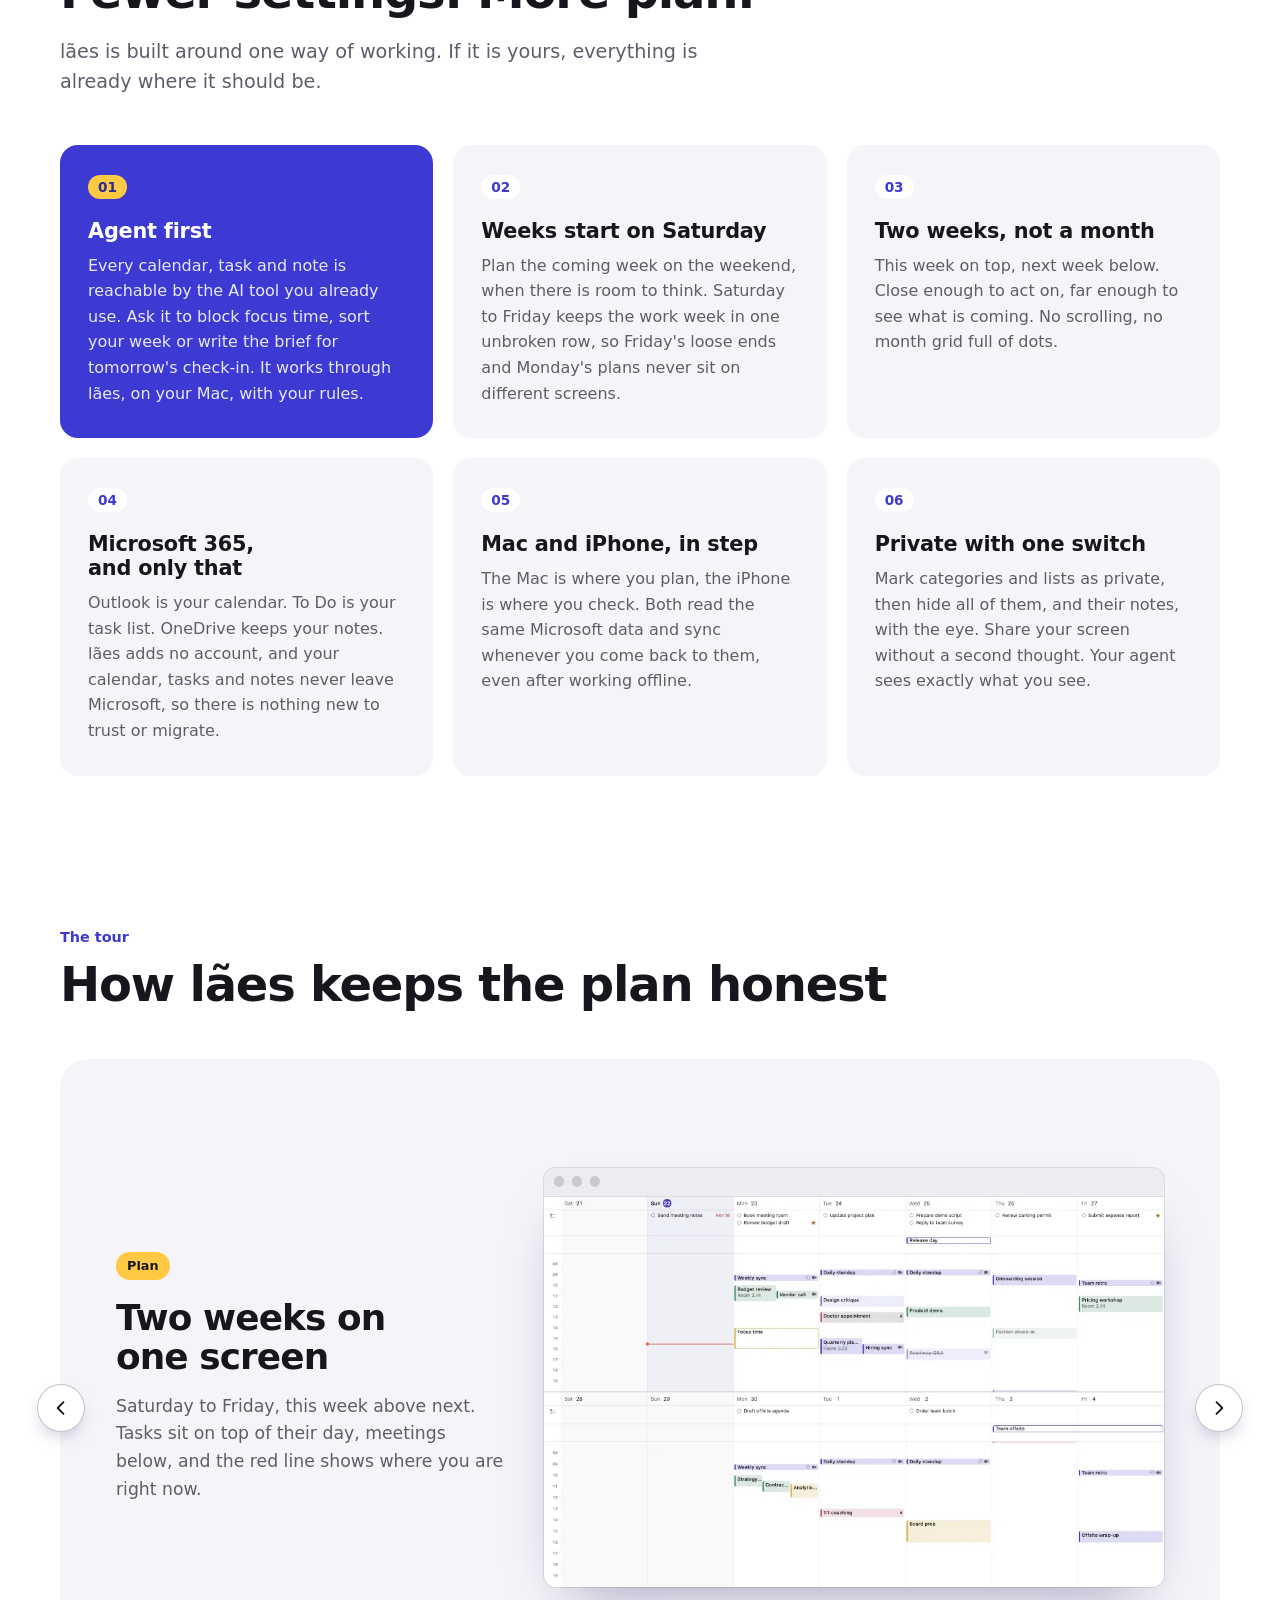
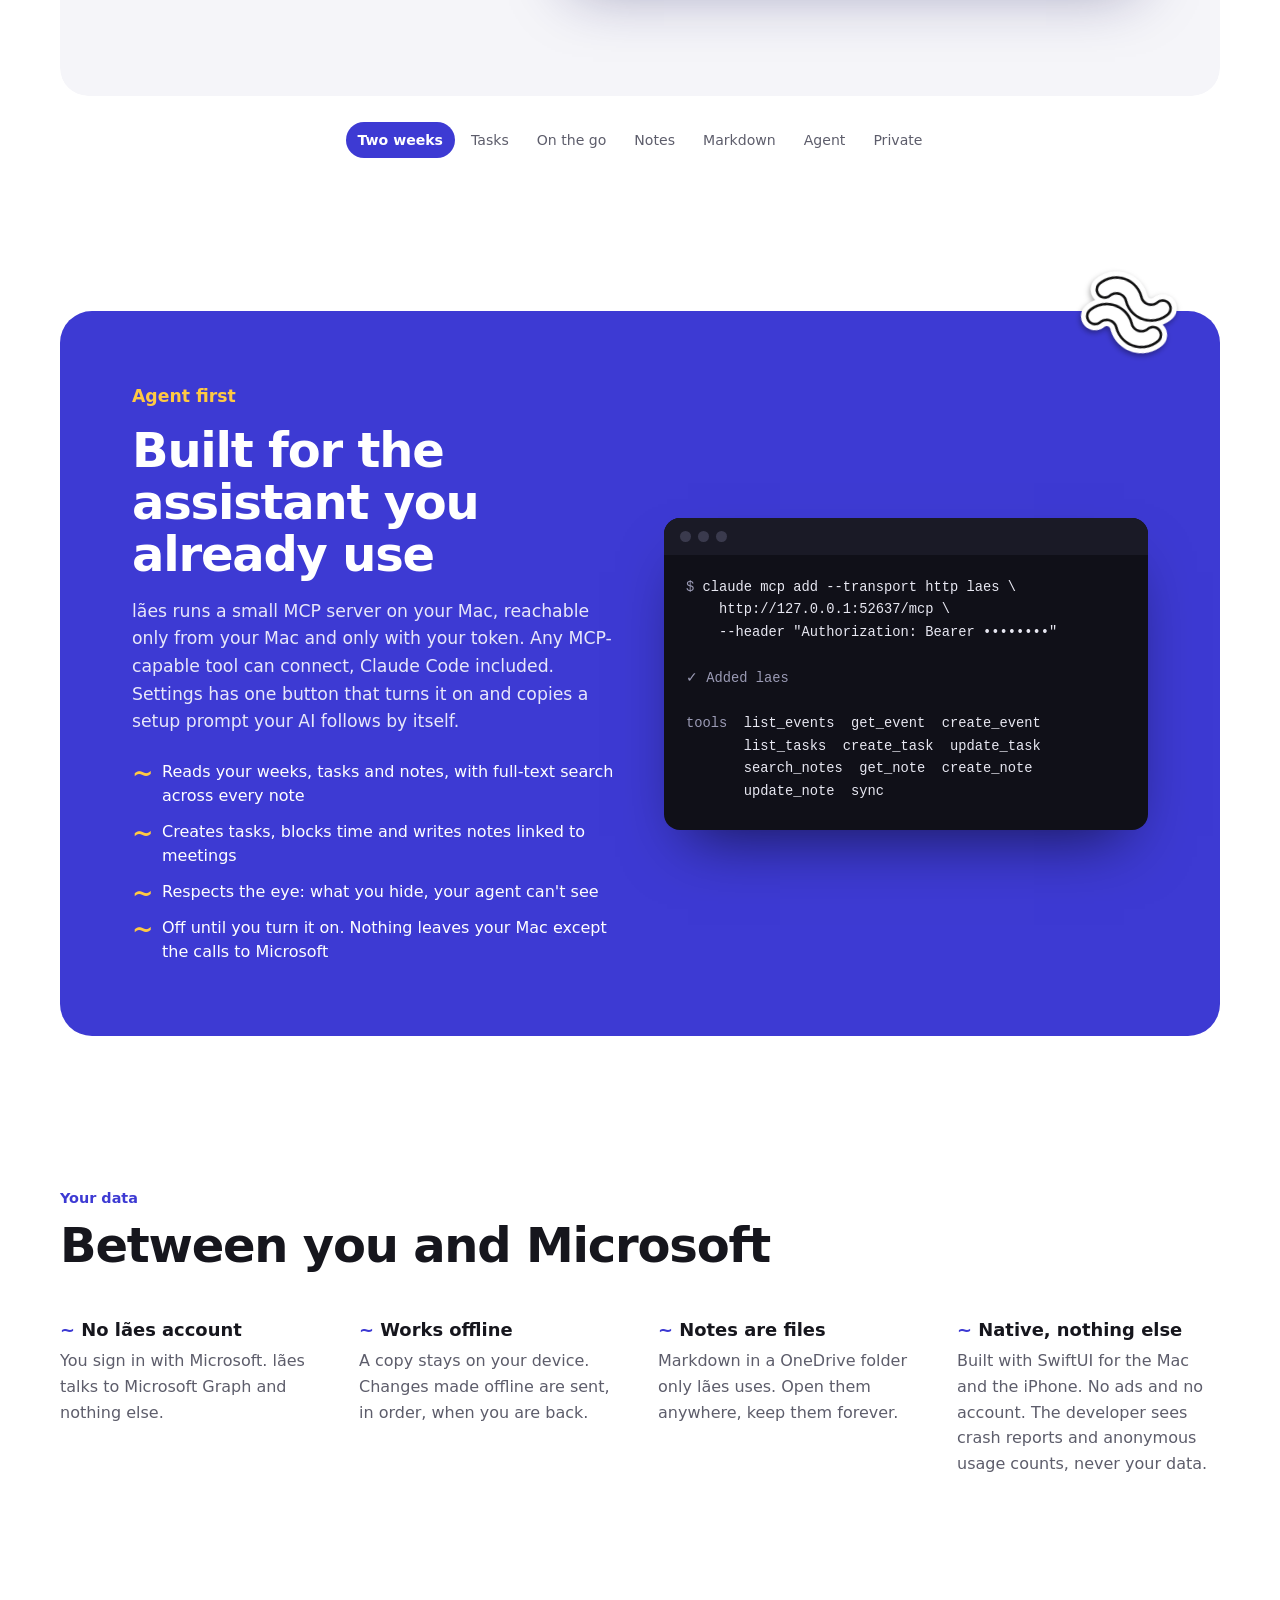
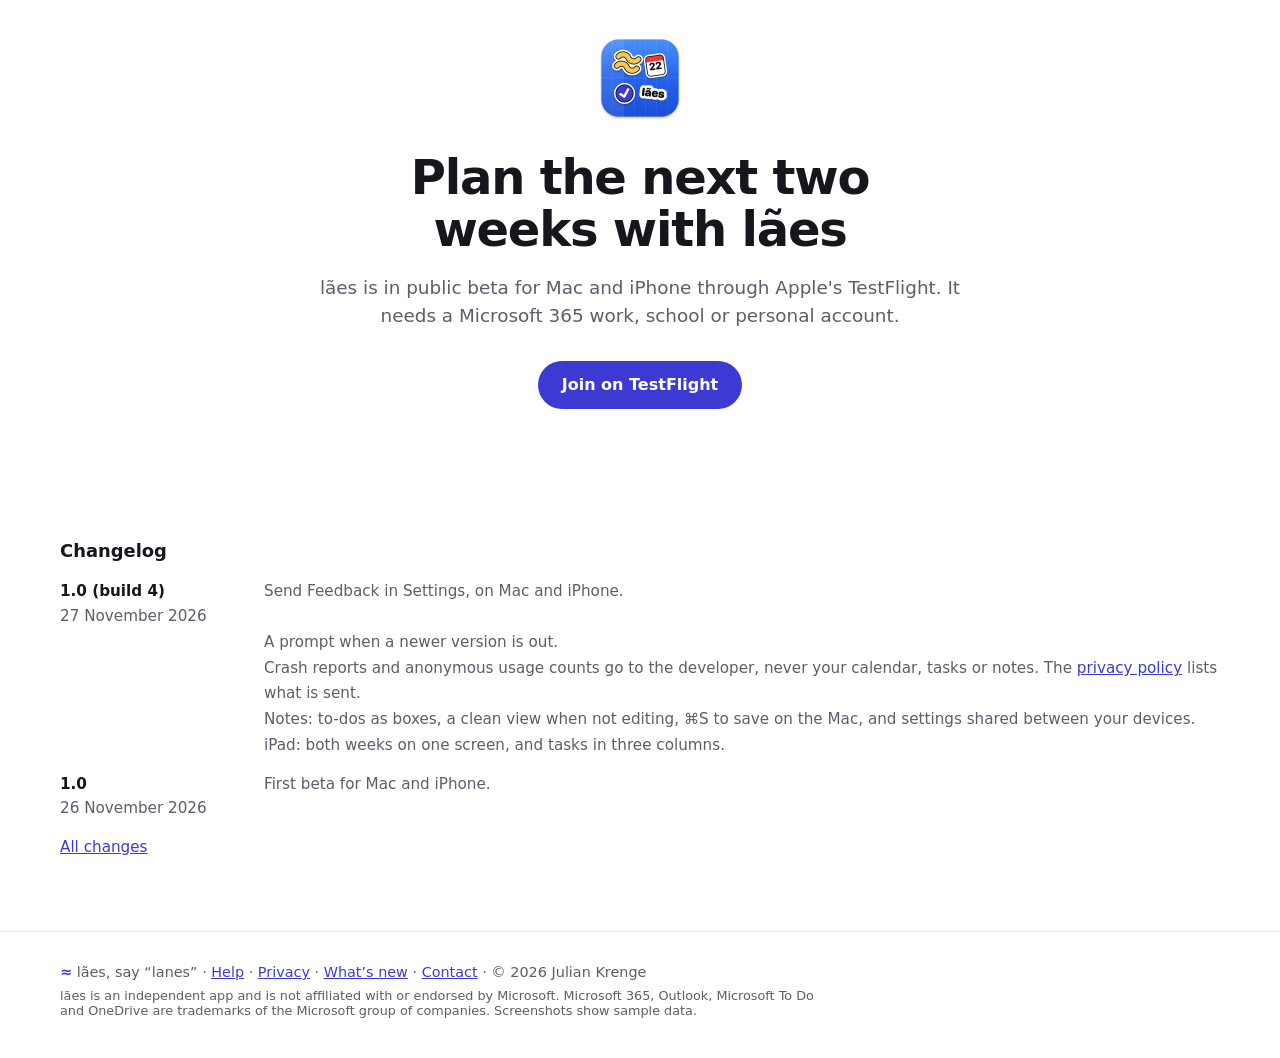
==== commit ed7787dd: "Site: join the beta through the public TestFlight link instead of asking by email Co-Authored-By: Cl" ====
--- a/site/index.html
+++ b/site/index.html
@@ -301,9 +301,8 @@
   <section class="beta" id="beta" aria-labelledby="beta-title">
     <img src="img/icon-192.webp" alt="" width="96" height="96">
     <h2 id="beta-title">Plan the next two weeks with lães</h2>
-    <p>lães is in private beta for Mac and iPhone. It needs a Microsoft 365 work, school or personal account.</p>
-    <!-- Without scripts the button goes to the contact address on the help page. -->
-    <a class="button" href="help/#getting-help" data-invite>Ask for an invite</a>
+    <p>lães is in public beta for Mac and iPhone through Apple's TestFlight. It needs a Microsoft 365 work, school or personal account.</p>
+    <a class="button" href="https://testflight.apple.com/join/f6QjPT1S">Join on TestFlight</a>
   </section>
 
   <!-- Changelog: newest first. When a build goes out, give "Next build" its version and date. -->
@@ -333,10 +332,6 @@
   <p class="fine">lães is an independent app and is not affiliated with or endorsed by Microsoft. Microsoft 365, Outlook, Microsoft To Do and OneDrive are trademarks of the Microsoft group of companies. Screenshots show sample data.</p>
 </footer>
 
-<script>
-  // The address is put together here rather than written in the page, so bots that harvest addresses from HTML don't find it.
-  document.querySelector("a[data-invite]").href = "mailto:" + ["inbox", "laesapp.com"].join("@") + "?subject=" + encodeURIComponent("lães beta invite");
-</script>
 
 </body>
 </html>
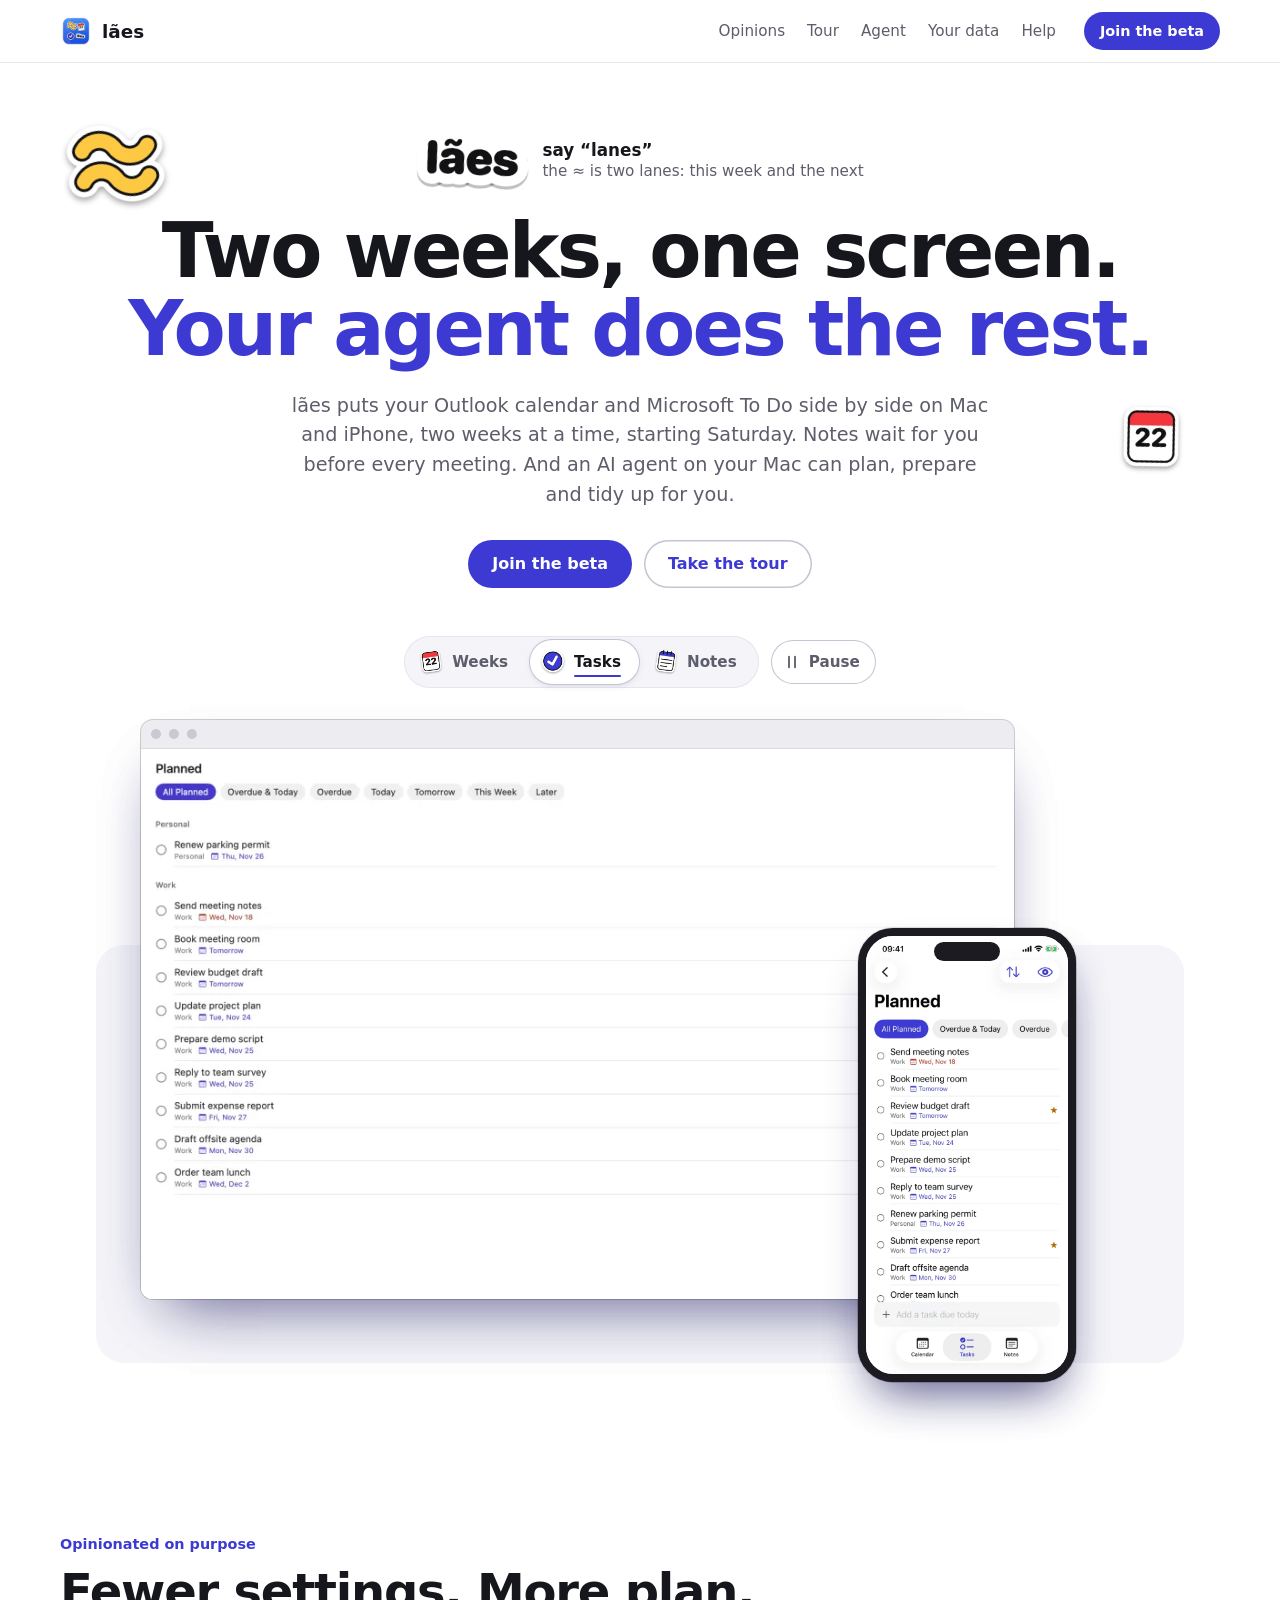
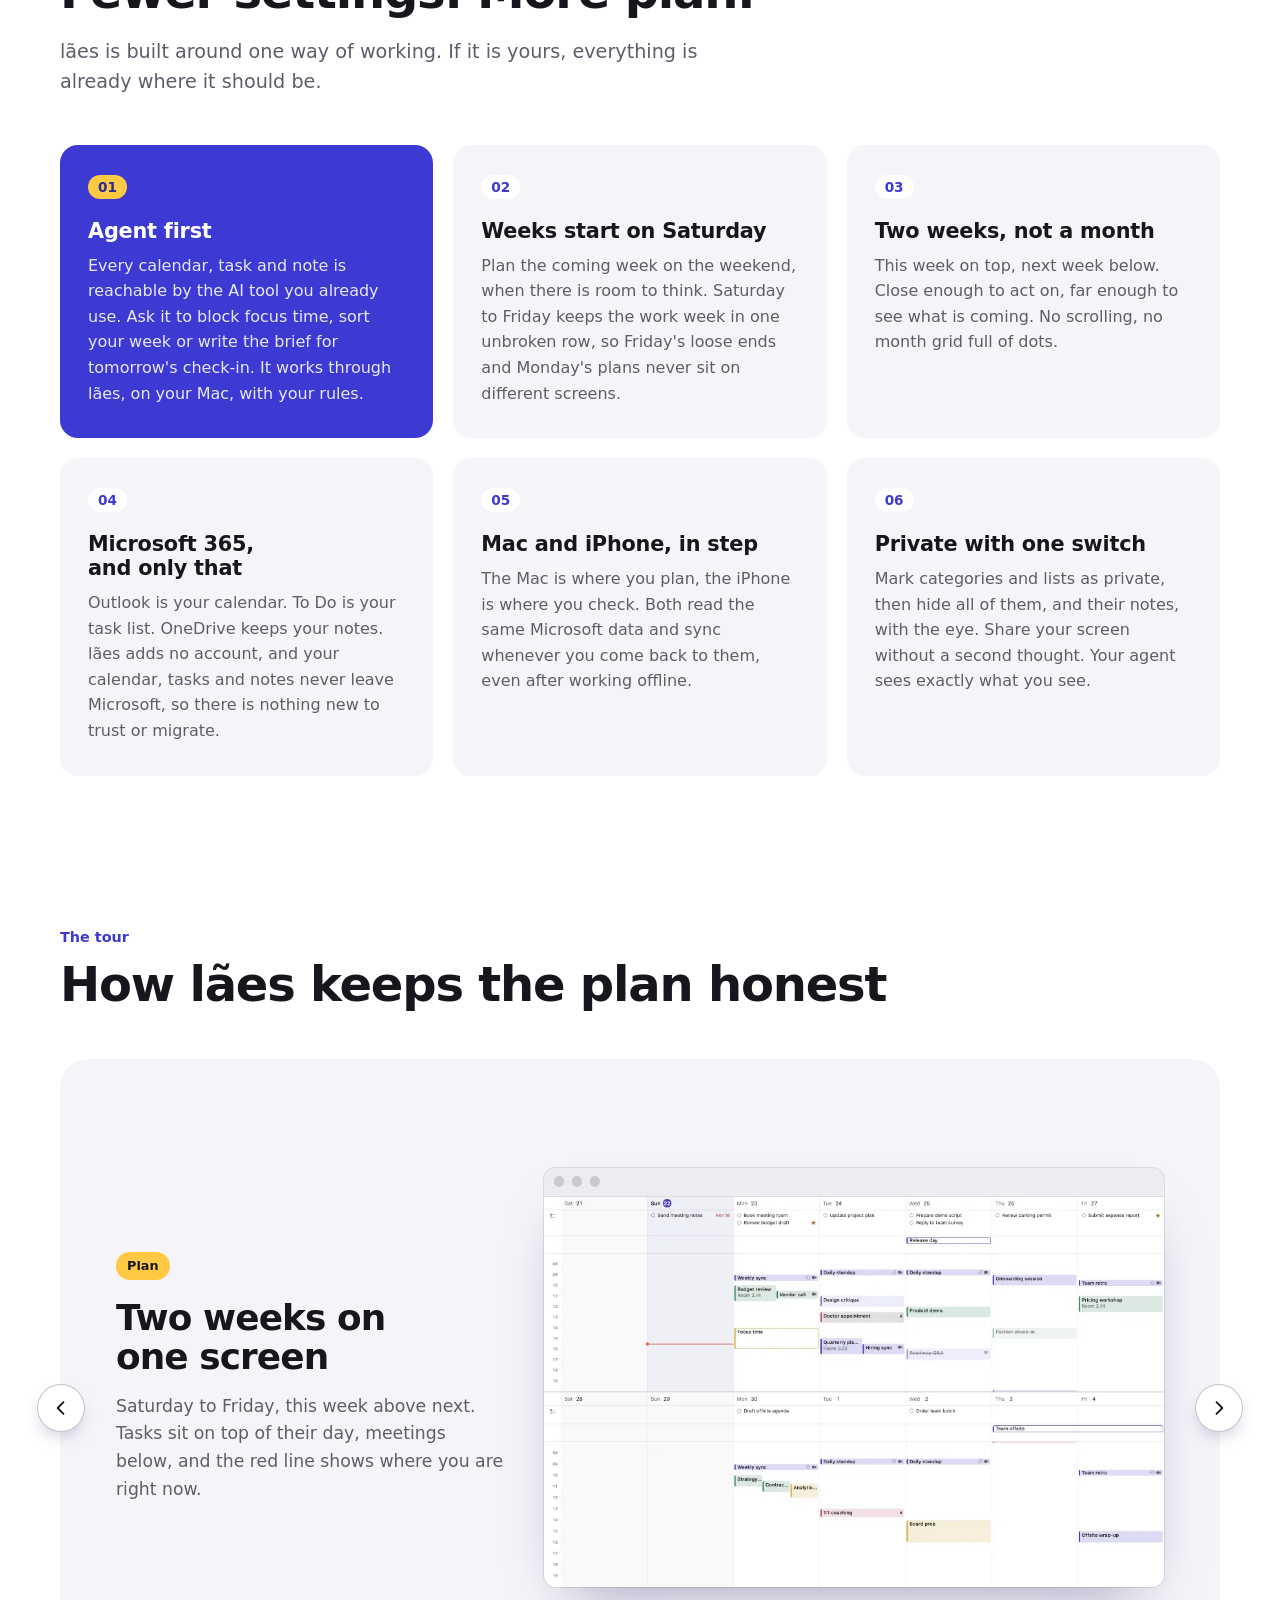
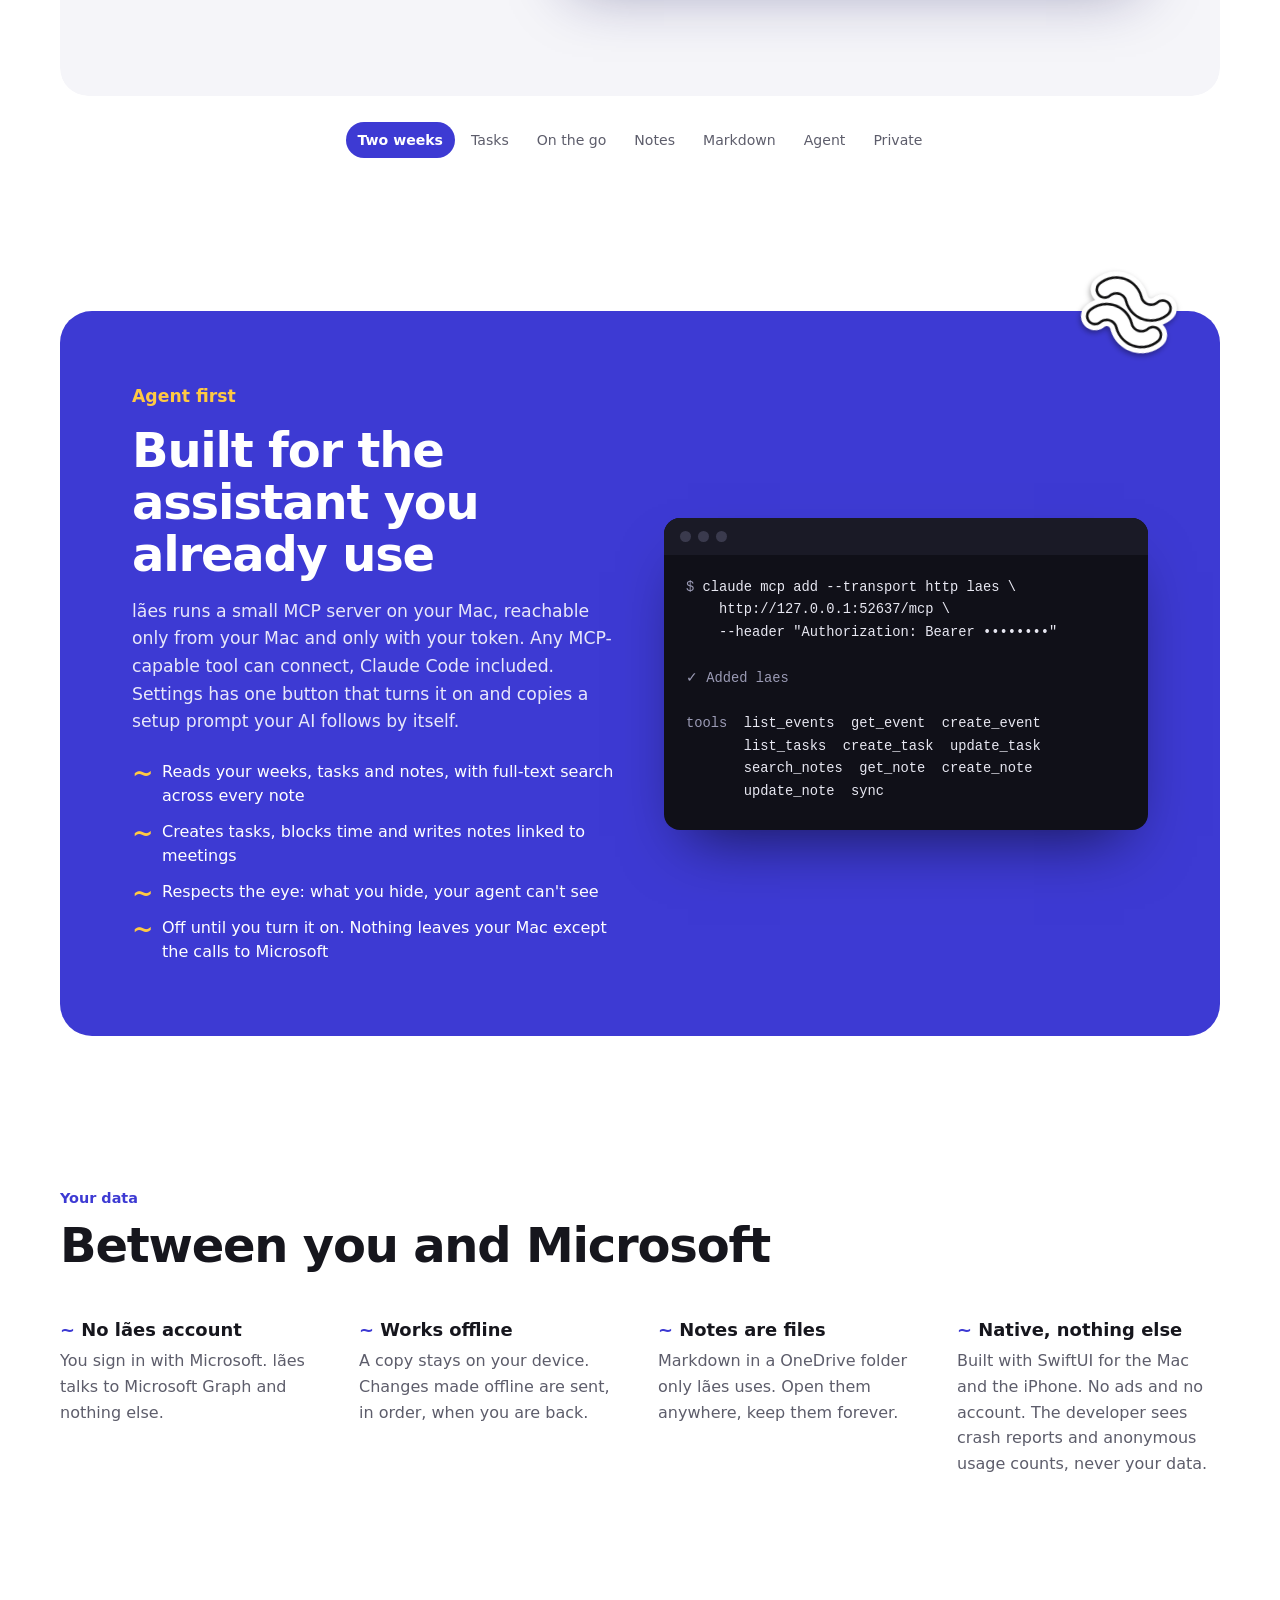
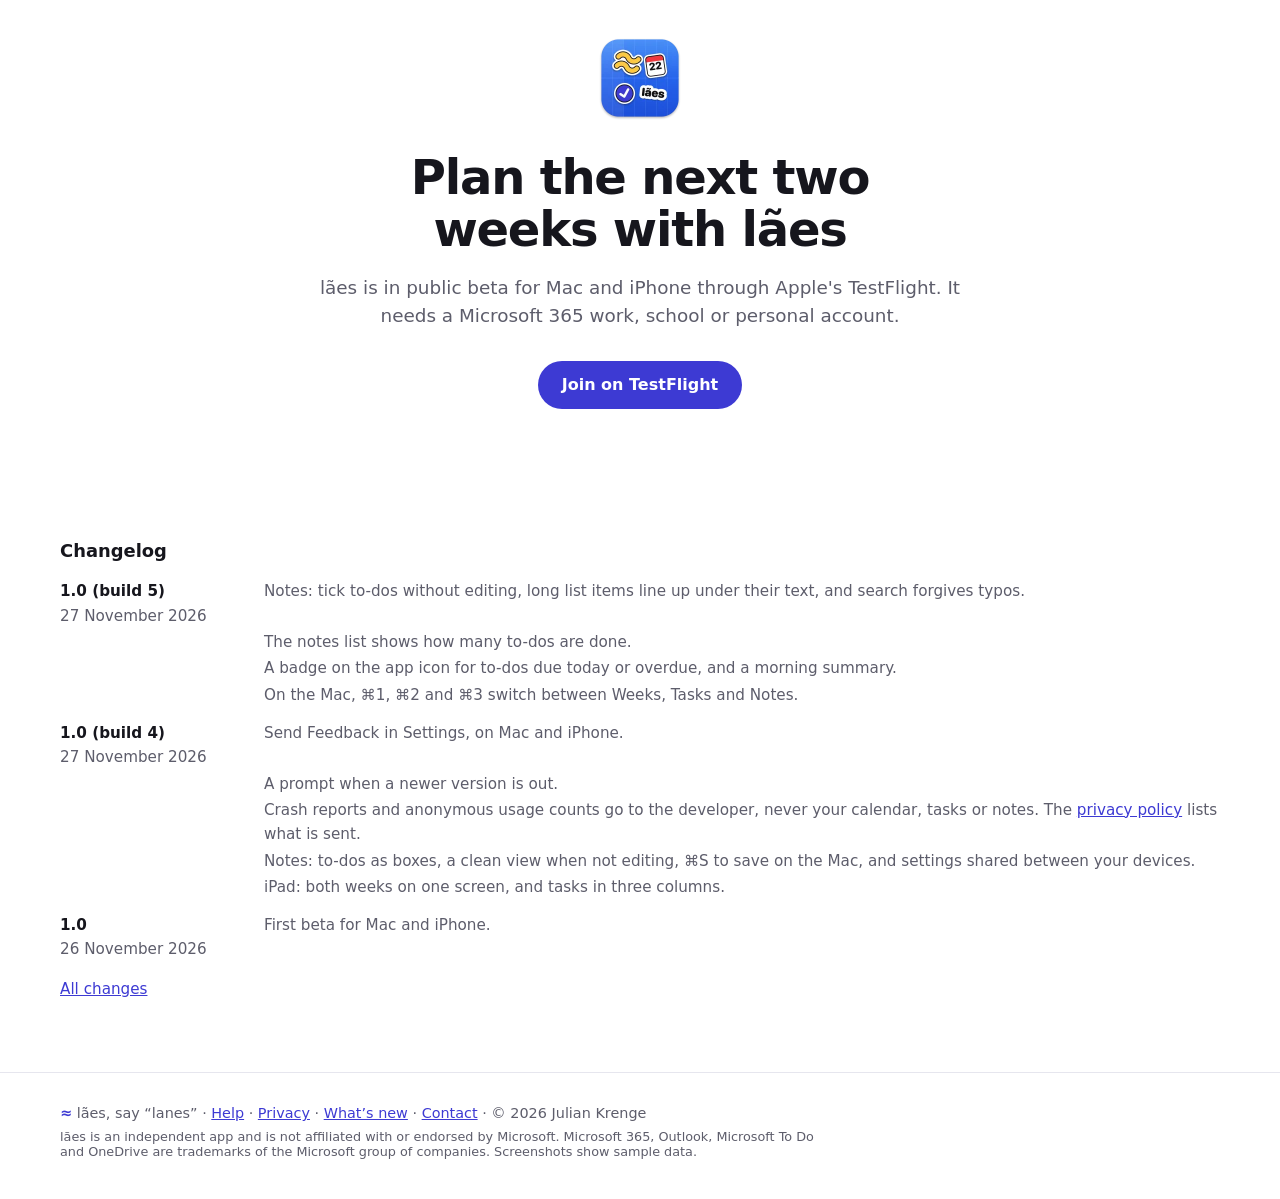
==== commit c7b59336: "Build 5: notes you can tick while reading, to-do badge and morning summary Notes: tick a to-do by cl" ====
--- a/site/index.html
+++ b/site/index.html
@@ -310,6 +310,13 @@
     <h2 id="changelog-title">Changelog</h2>
     <dl>
       <div>
+        <dt>1.0 (build 5) <time datetime="2026-11-27">27 November 2026</time></dt>
+        <dd>Notes: tick to-dos without editing, long list items line up under their text, and search forgives typos.</dd>
+        <dd>The notes list shows how many to-dos are done.</dd>
+        <dd>A badge on the app icon for to-dos due today or overdue, and a morning summary.</dd>
+        <dd>On the Mac, ⌘1, ⌘2 and ⌘3 switch between Weeks, Tasks and Notes.</dd>
+      </div>
+      <div>
         <dt>1.0 (build 4) <time datetime="2026-11-27">27 November 2026</time></dt>
         <dd>Send Feedback in Settings, on Mac and iPhone.</dd>
         <dd>A prompt when a newer version is out.</dd>
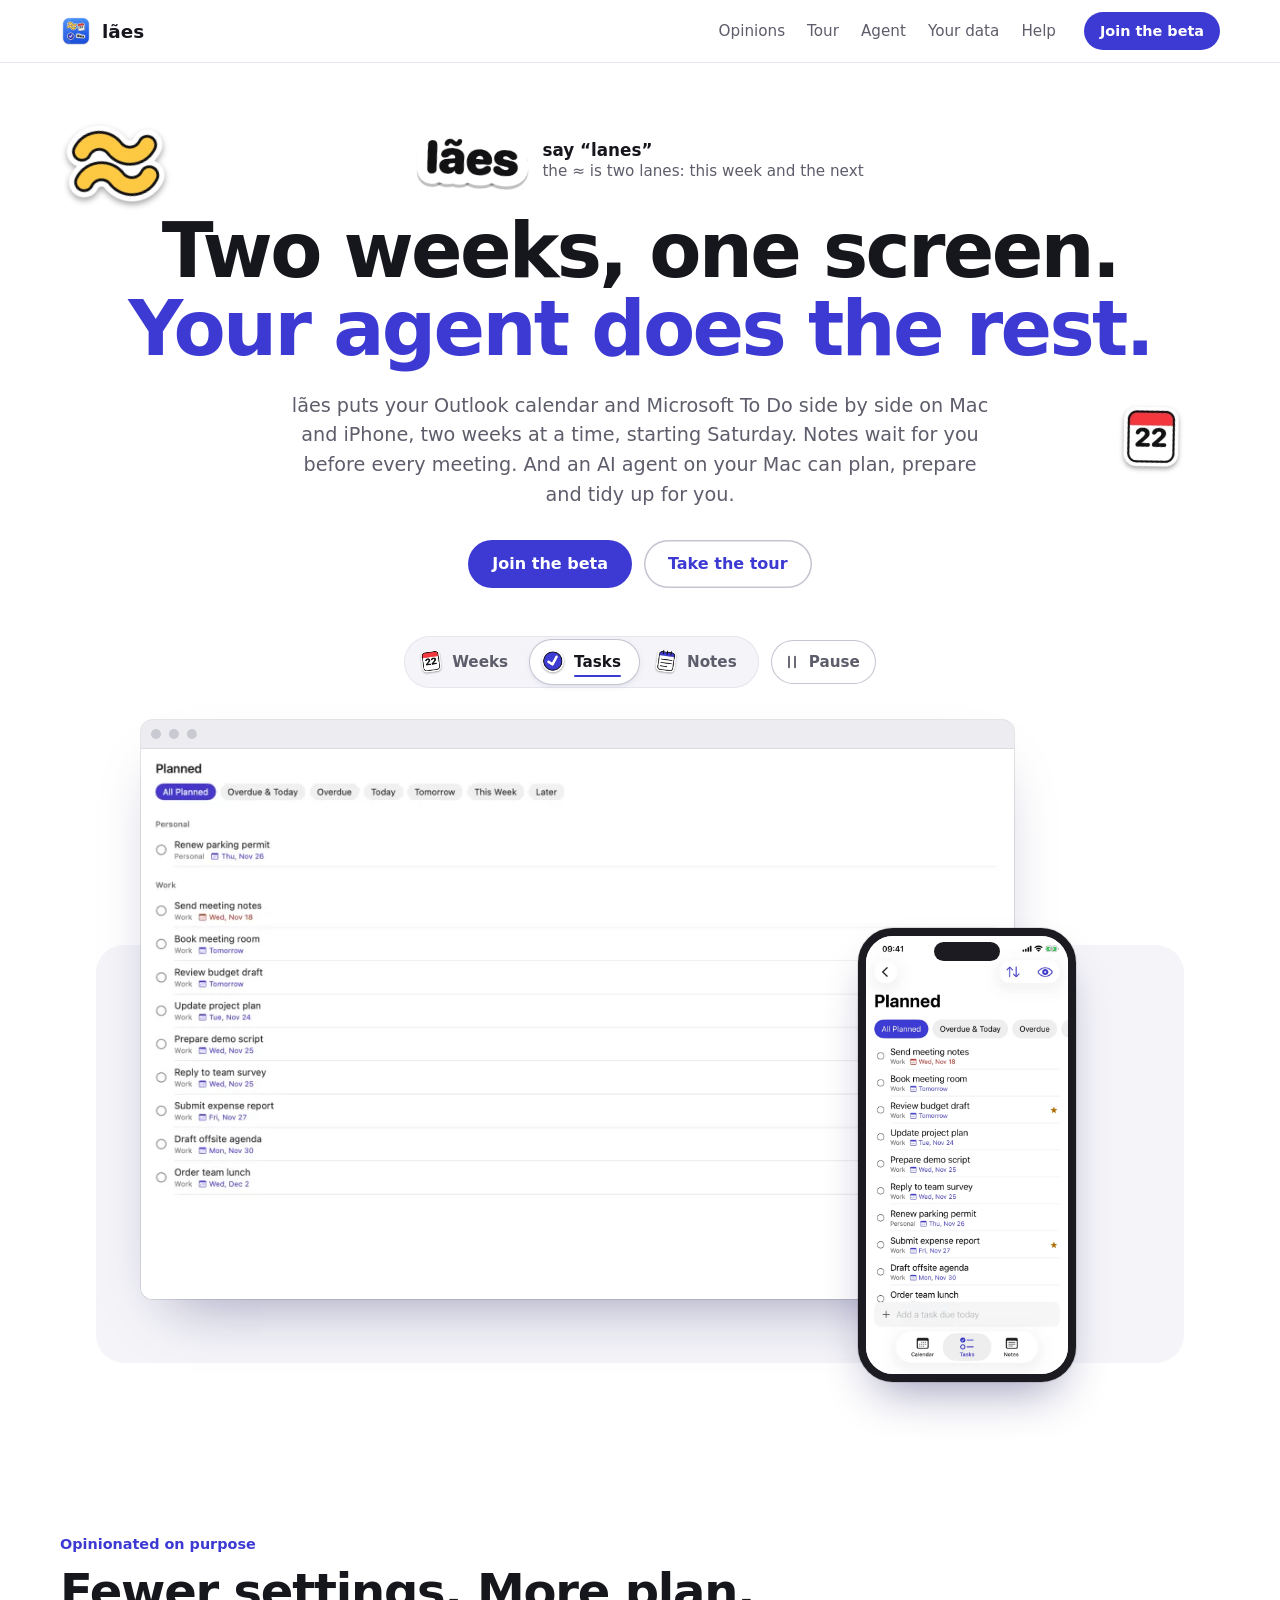
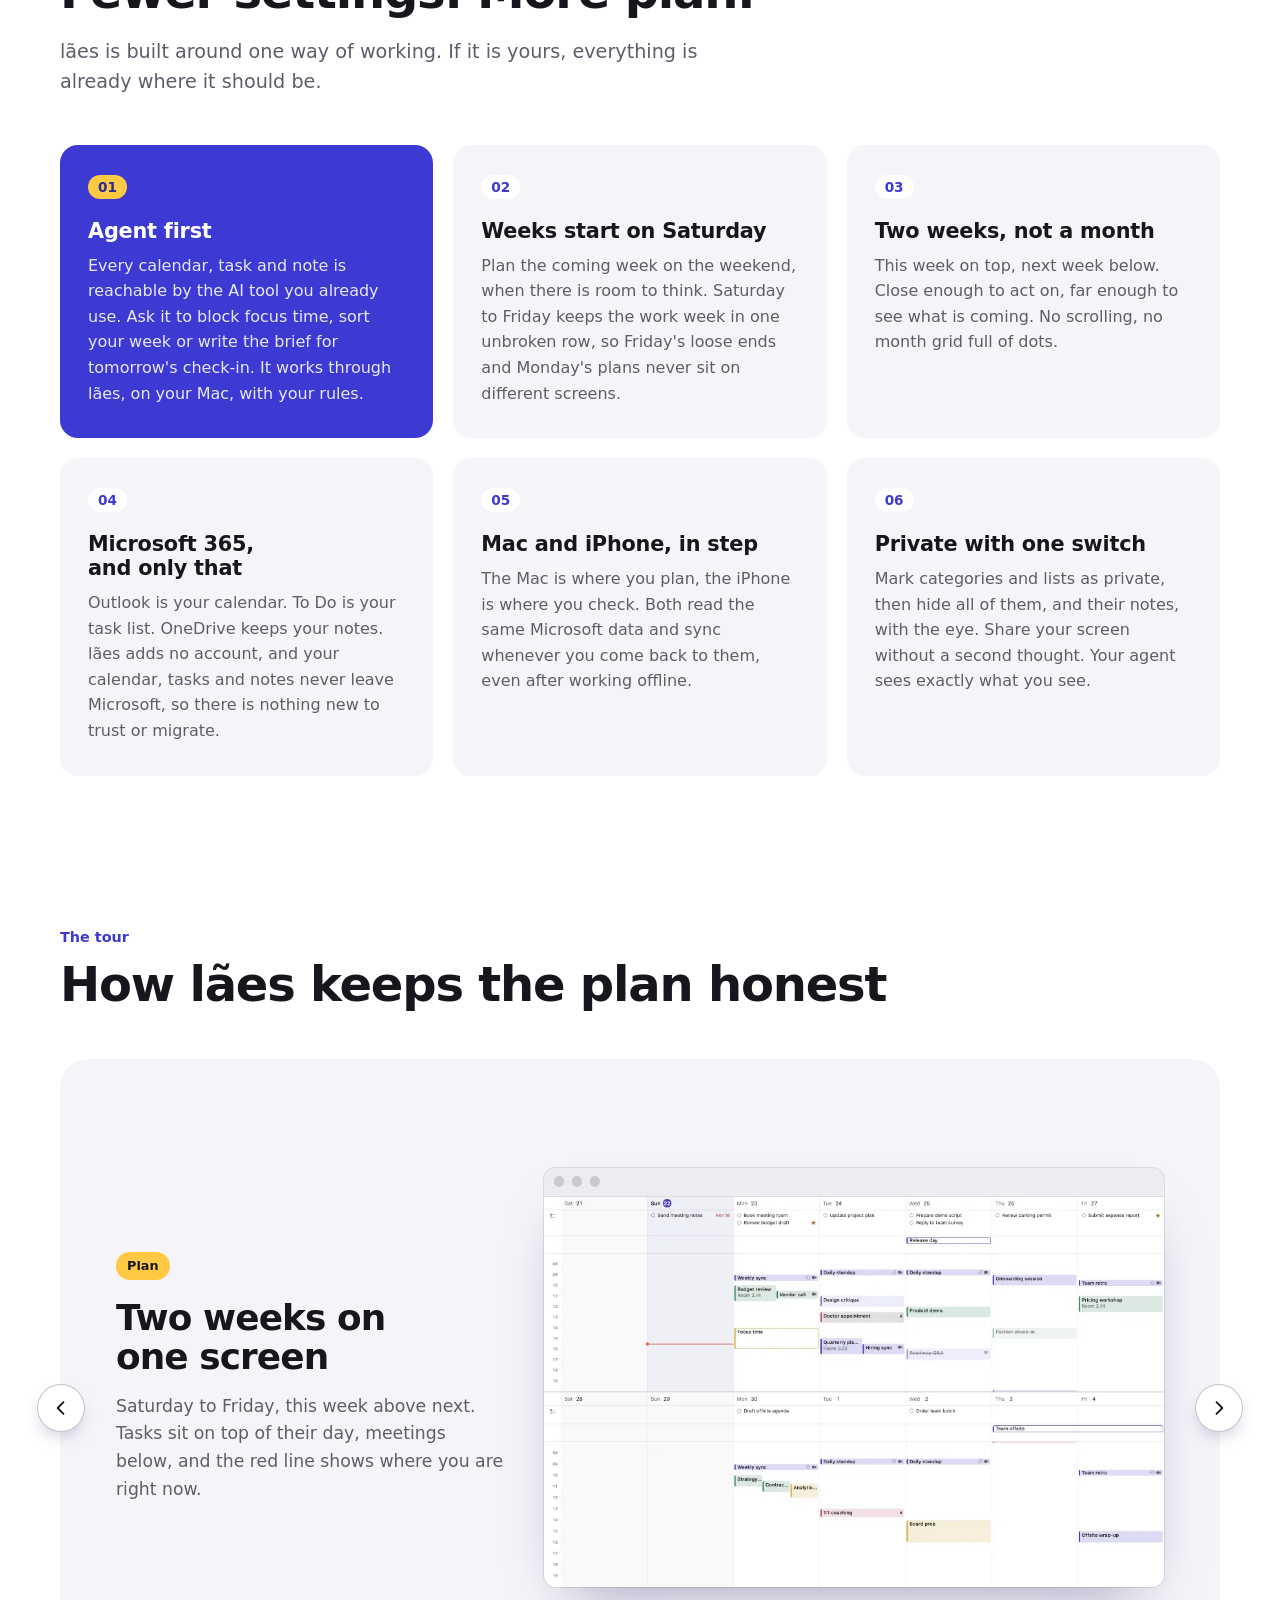
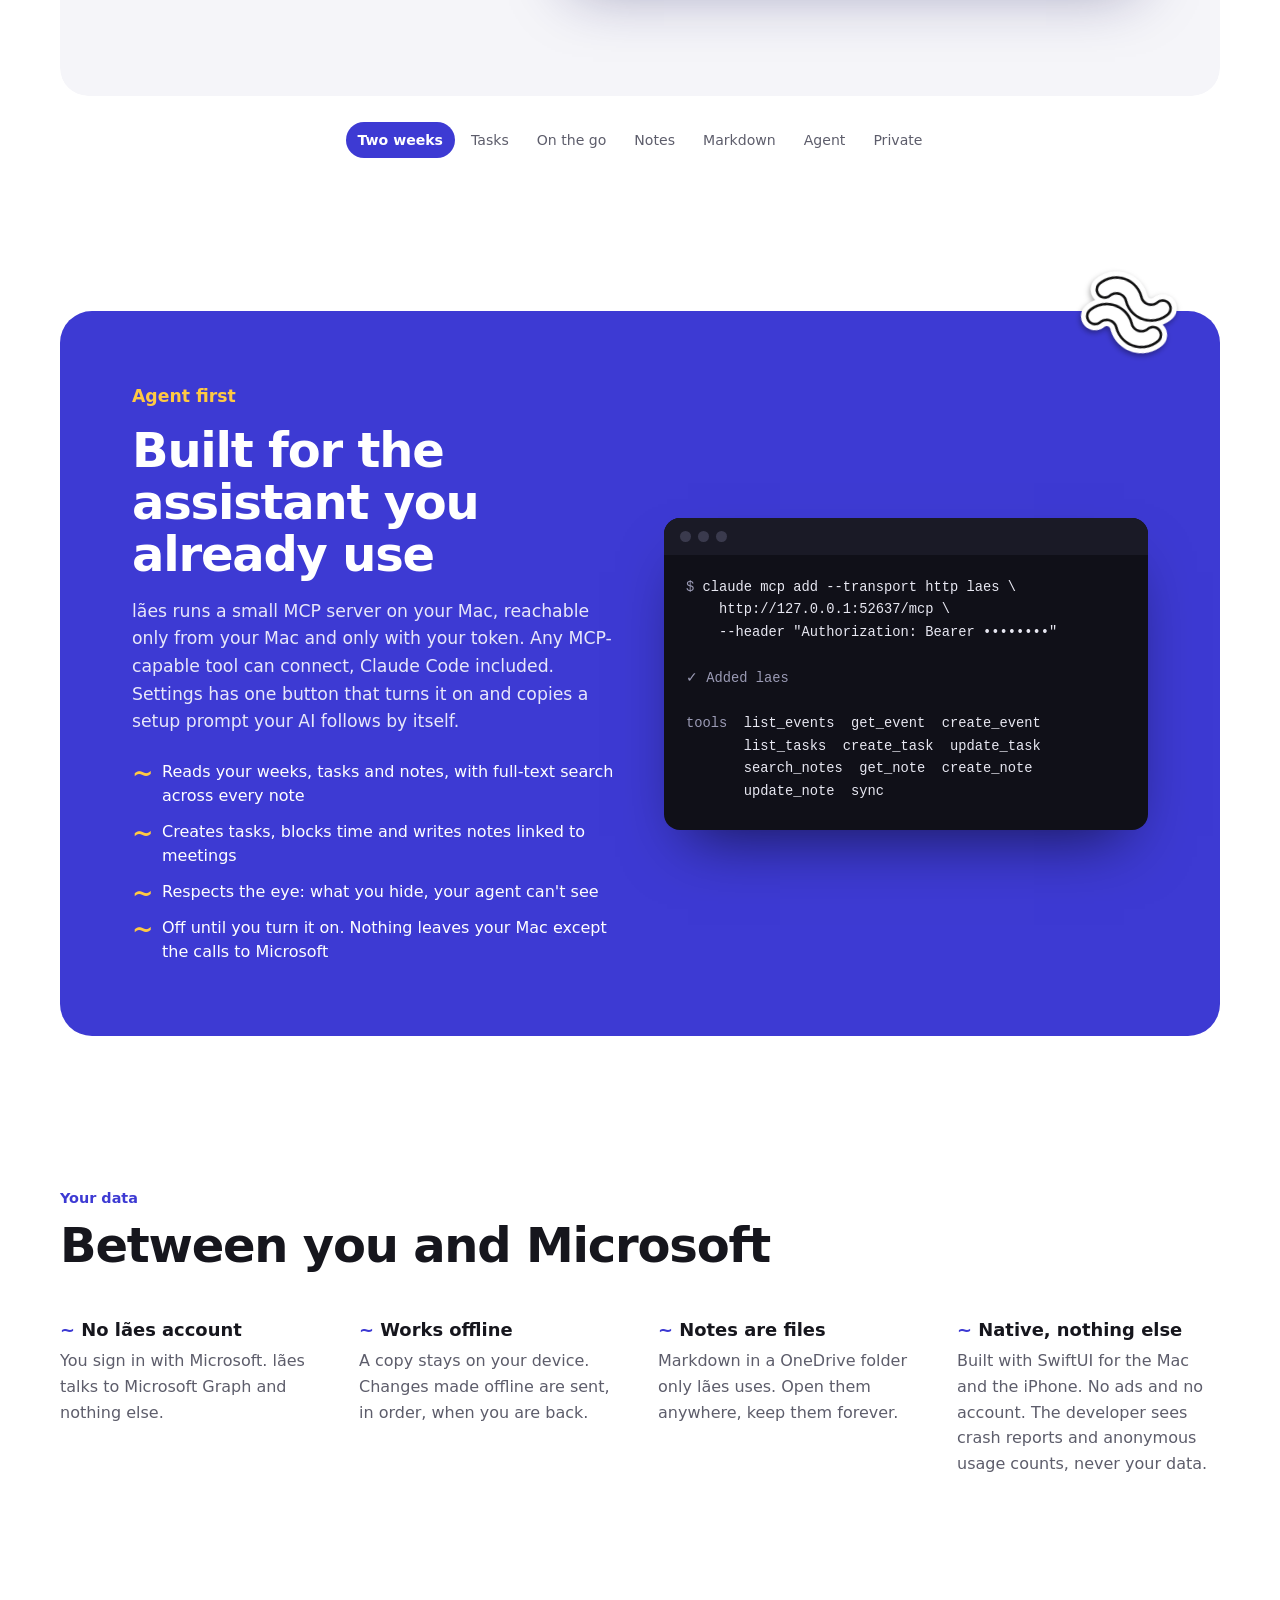
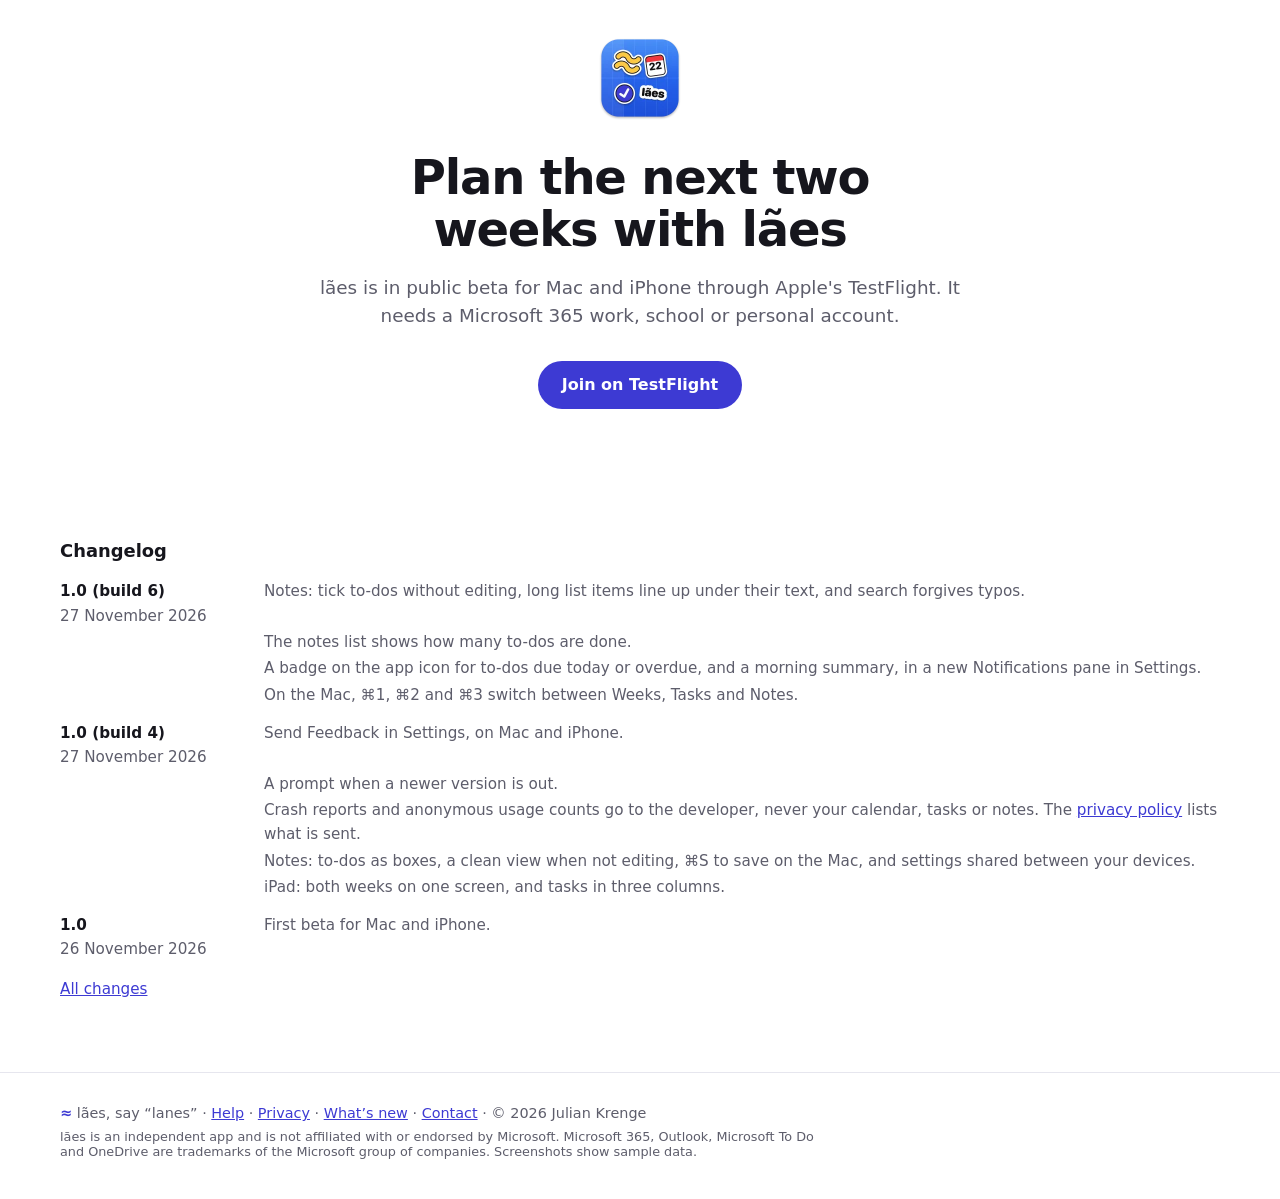
==== commit 0e758b08: "Build 6: notifications get their own settings pane; Behavior folds into General Meeting reminders, t" ====
--- a/site/index.html
+++ b/site/index.html
@@ -310,10 +310,10 @@
     <h2 id="changelog-title">Changelog</h2>
     <dl>
       <div>
-        <dt>1.0 (build 5) <time datetime="2026-11-27">27 November 2026</time></dt>
+        <dt>1.0 (build 6) <time datetime="2026-11-27">27 November 2026</time></dt>
         <dd>Notes: tick to-dos without editing, long list items line up under their text, and search forgives typos.</dd>
         <dd>The notes list shows how many to-dos are done.</dd>
-        <dd>A badge on the app icon for to-dos due today or overdue, and a morning summary.</dd>
+        <dd>A badge on the app icon for to-dos due today or overdue, and a morning summary, in a new Notifications pane in Settings.</dd>
         <dd>On the Mac, ⌘1, ⌘2 and ⌘3 switch between Weeks, Tasks and Notes.</dd>
       </div>
       <div>
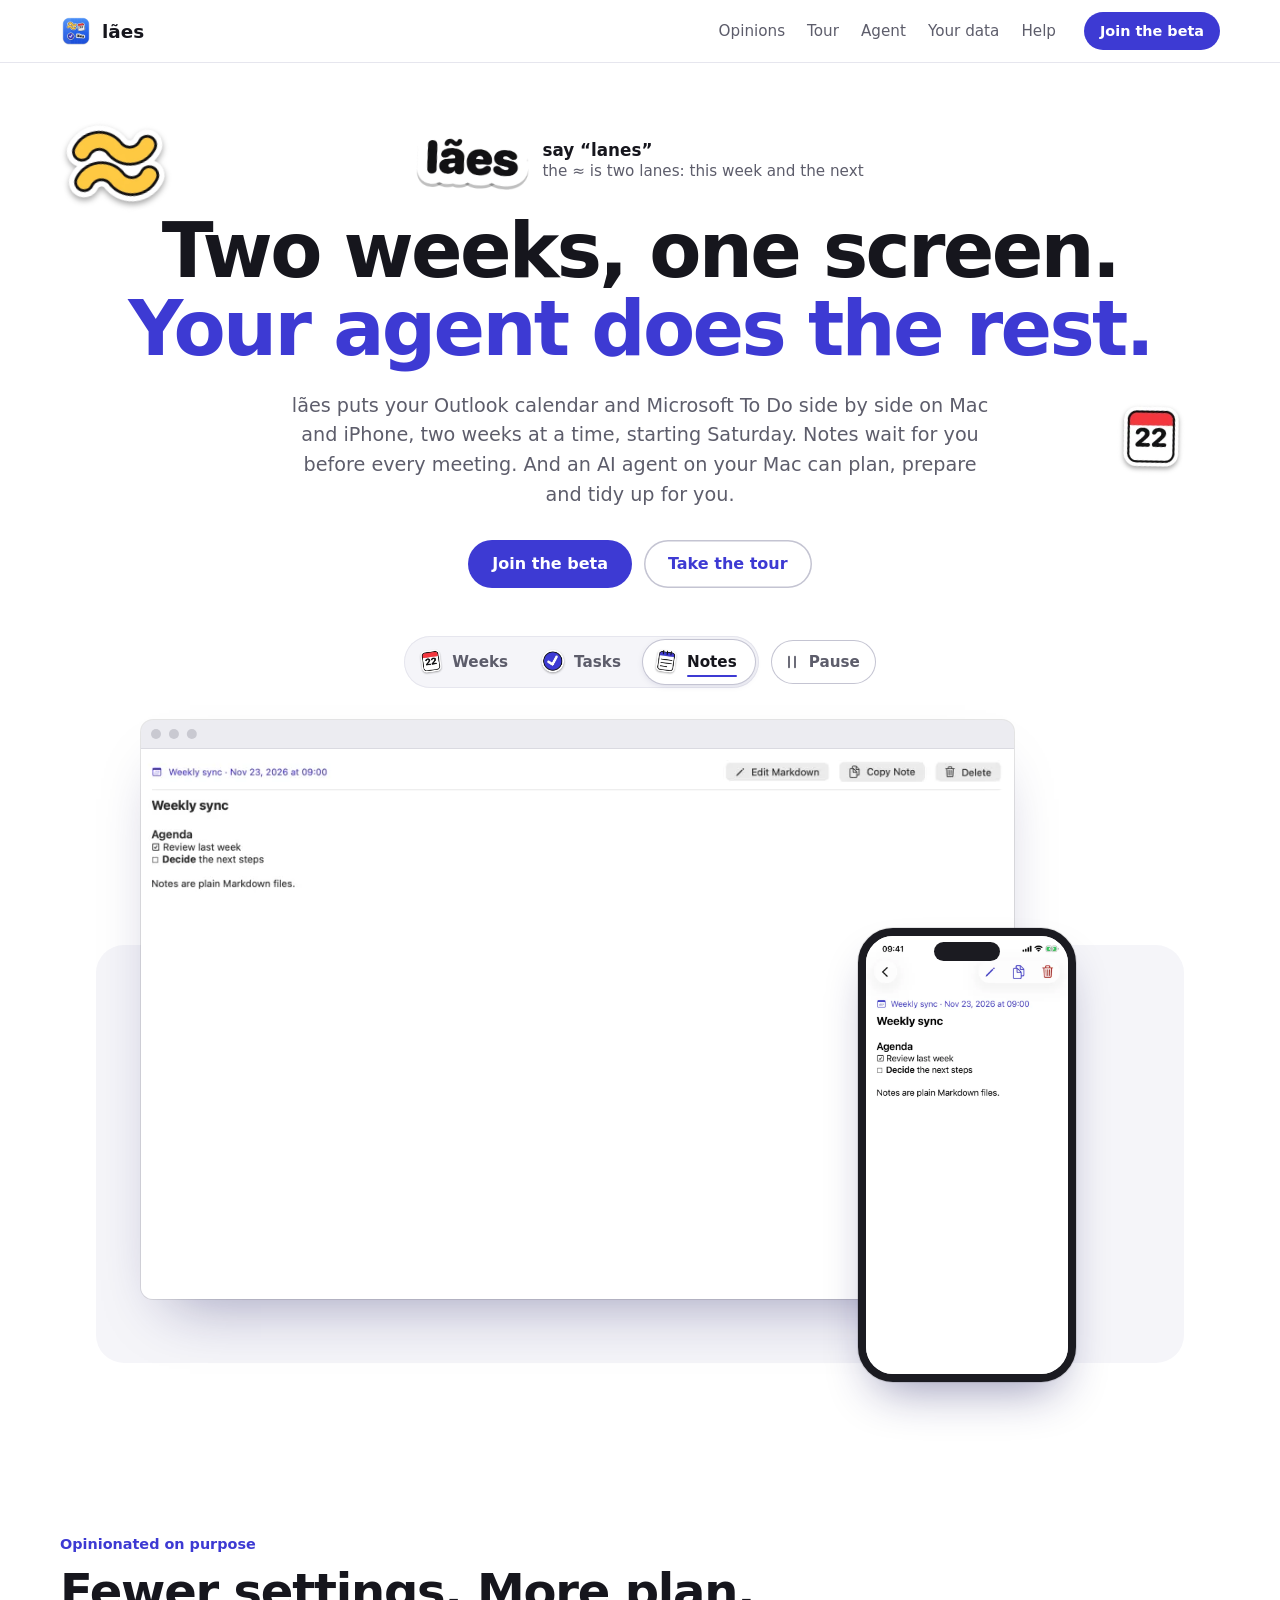
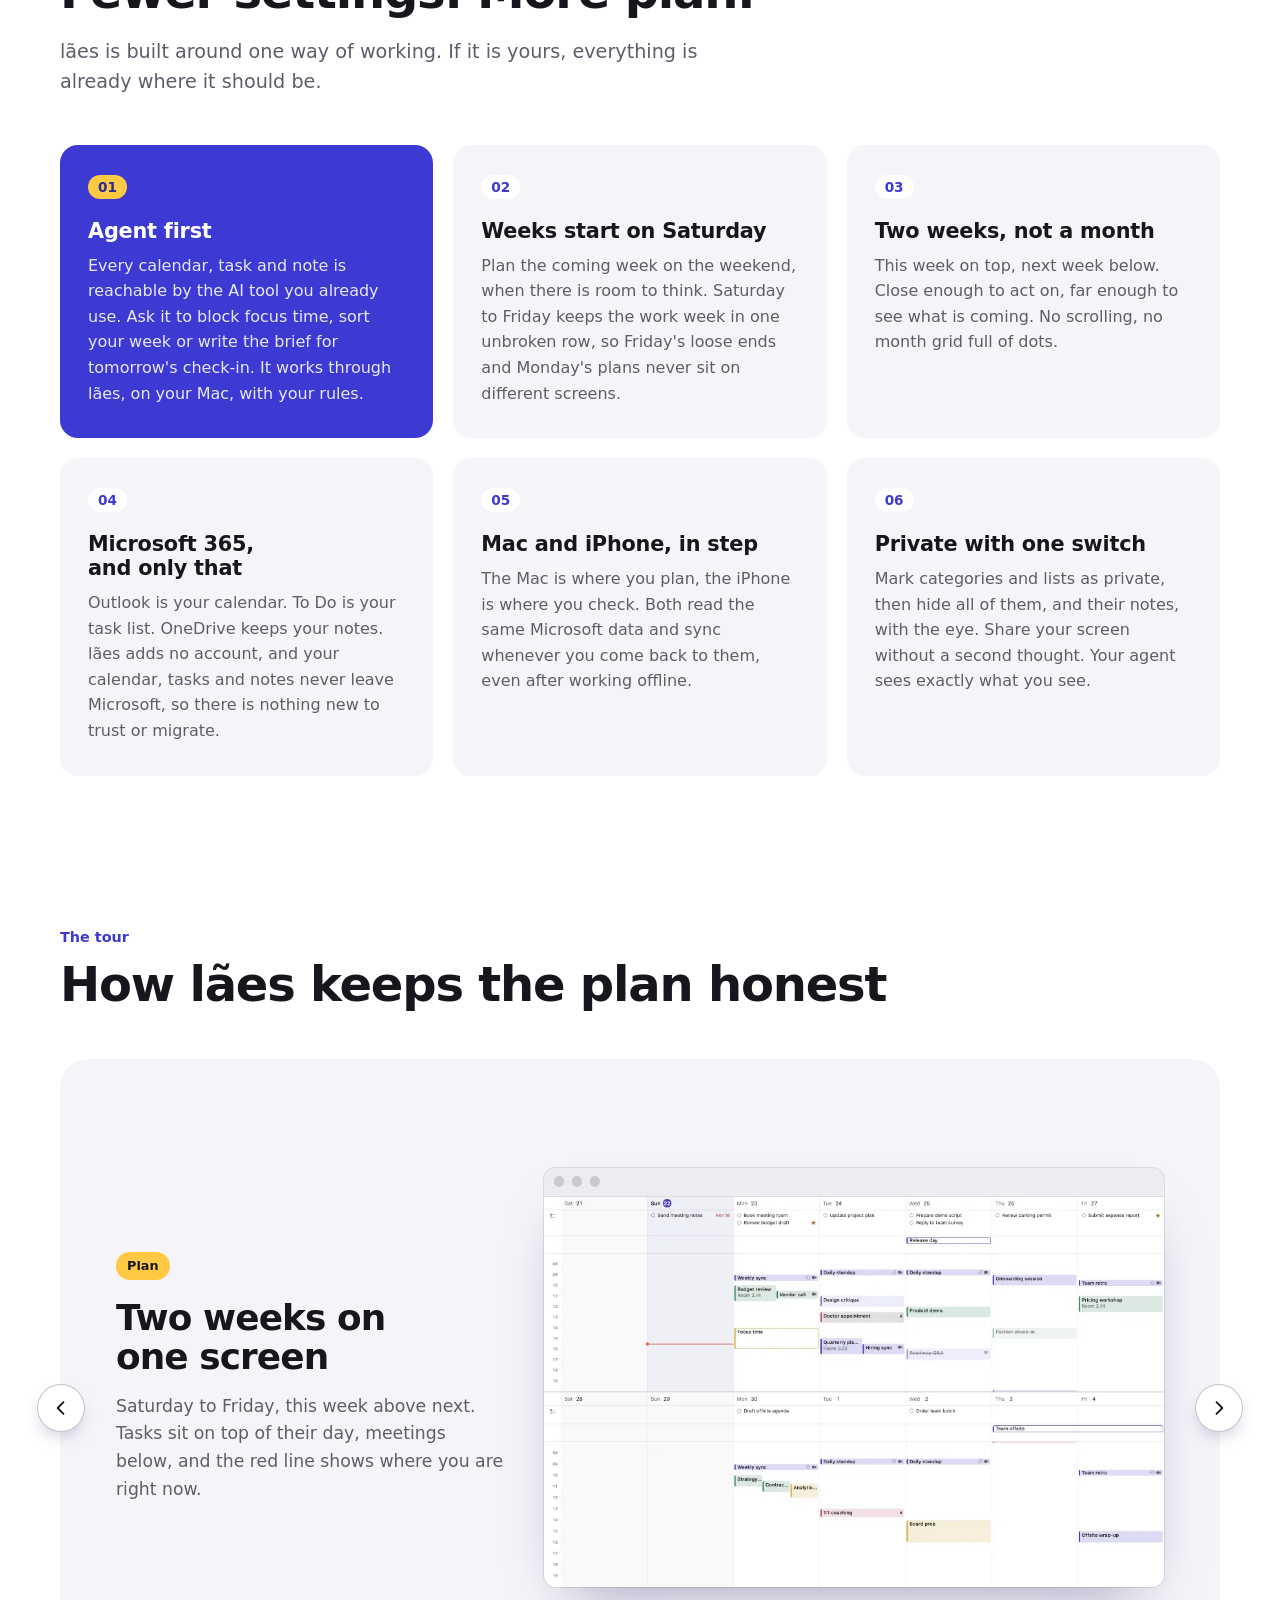
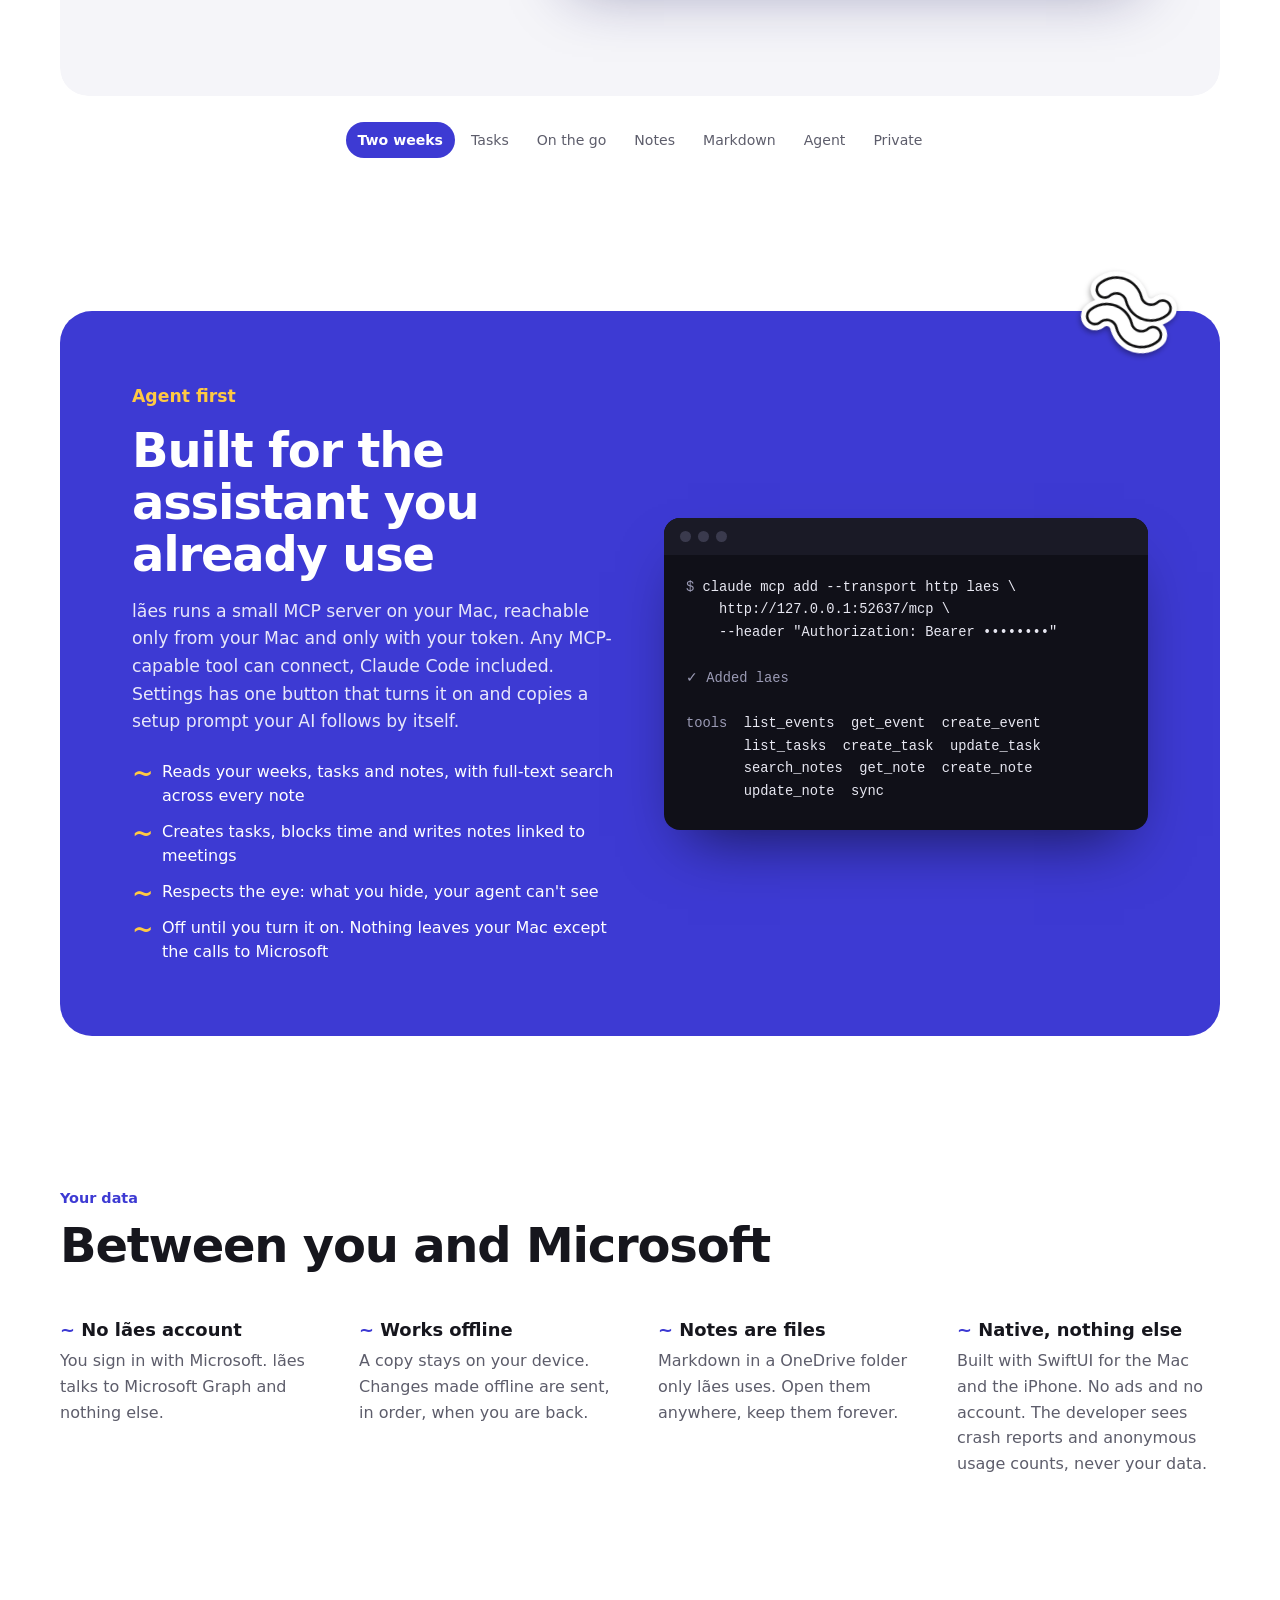
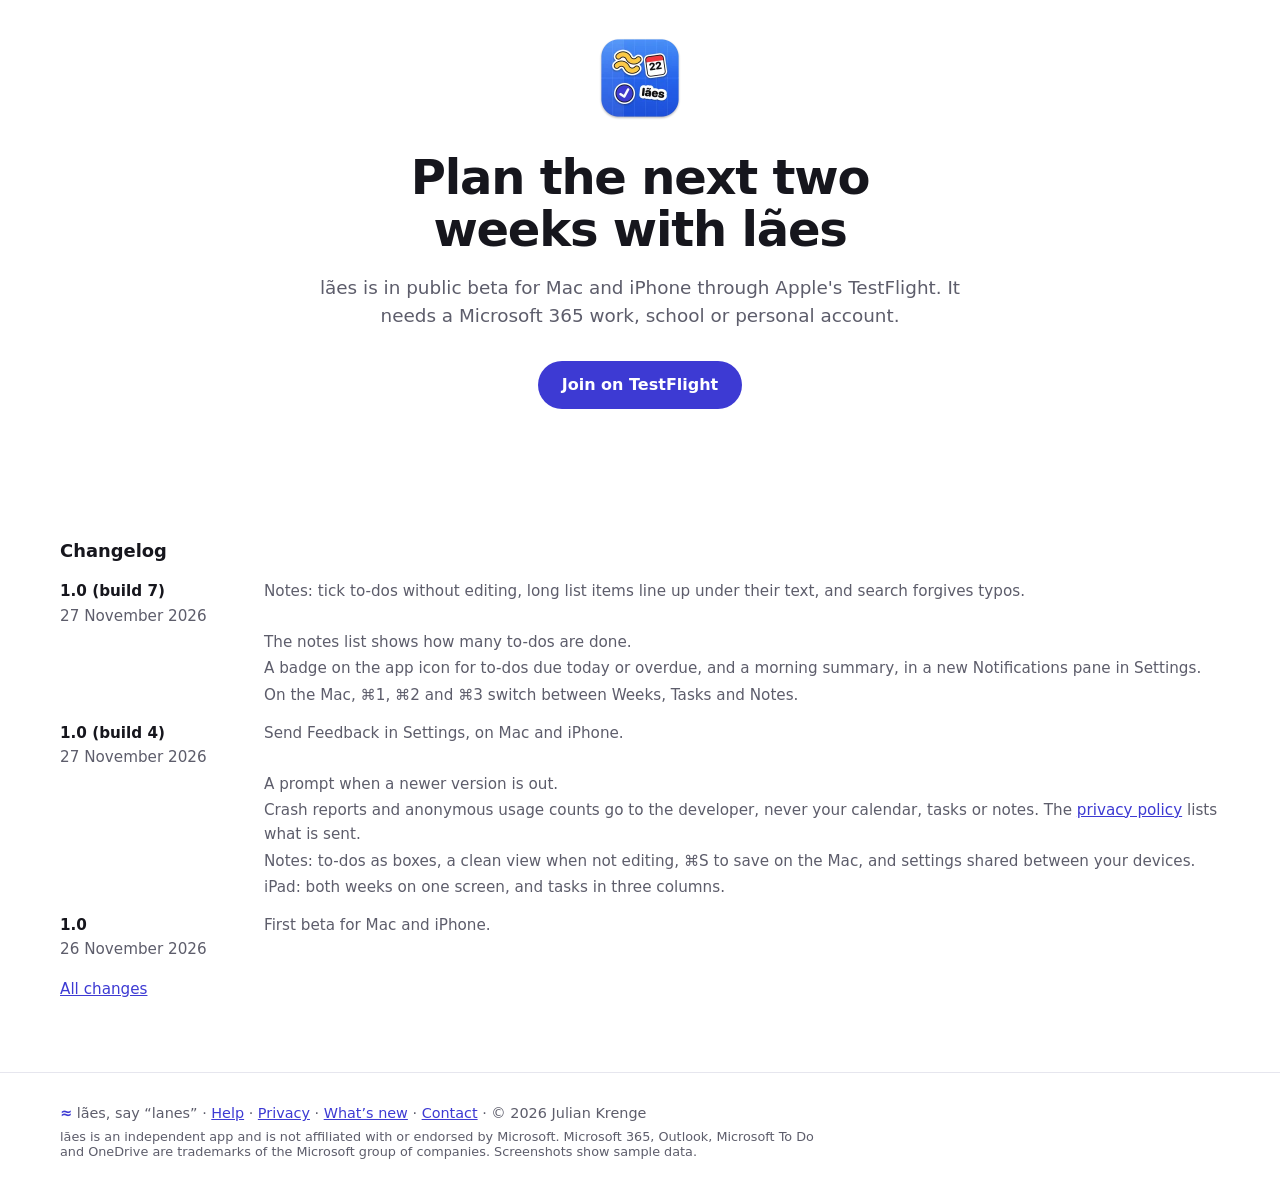
==== commit 4c3c2b0e: "Build 7: the Notifications pane in cards, asking for permission only when needed Meeting reminders a" ====
--- a/site/index.html
+++ b/site/index.html
@@ -310,7 +310,7 @@
     <h2 id="changelog-title">Changelog</h2>
     <dl>
       <div>
-        <dt>1.0 (build 6) <time datetime="2026-11-27">27 November 2026</time></dt>
+        <dt>1.0 (build 7) <time datetime="2026-11-27">27 November 2026</time></dt>
         <dd>Notes: tick to-dos without editing, long list items line up under their text, and search forgives typos.</dd>
         <dd>The notes list shows how many to-dos are done.</dd>
         <dd>A badge on the app icon for to-dos due today or overdue, and a morning summary, in a new Notifications pane in Settings.</dd>
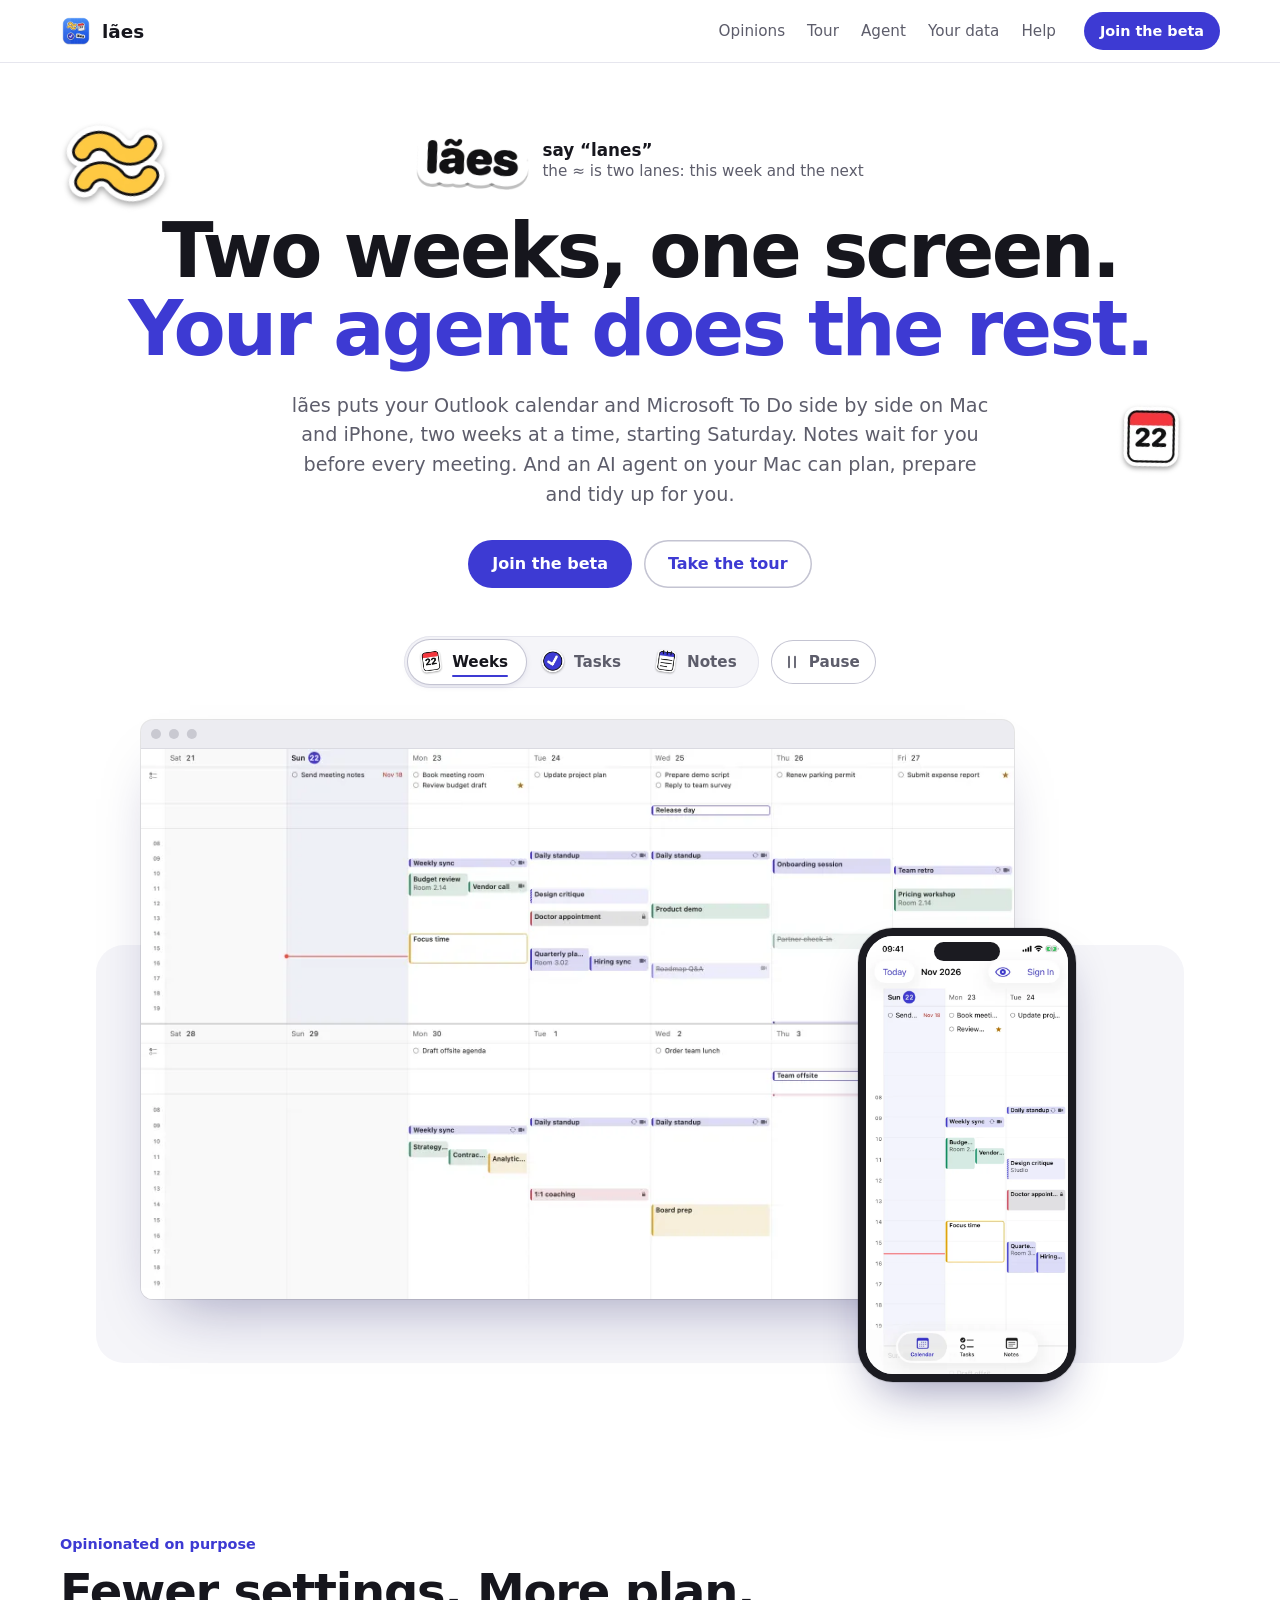
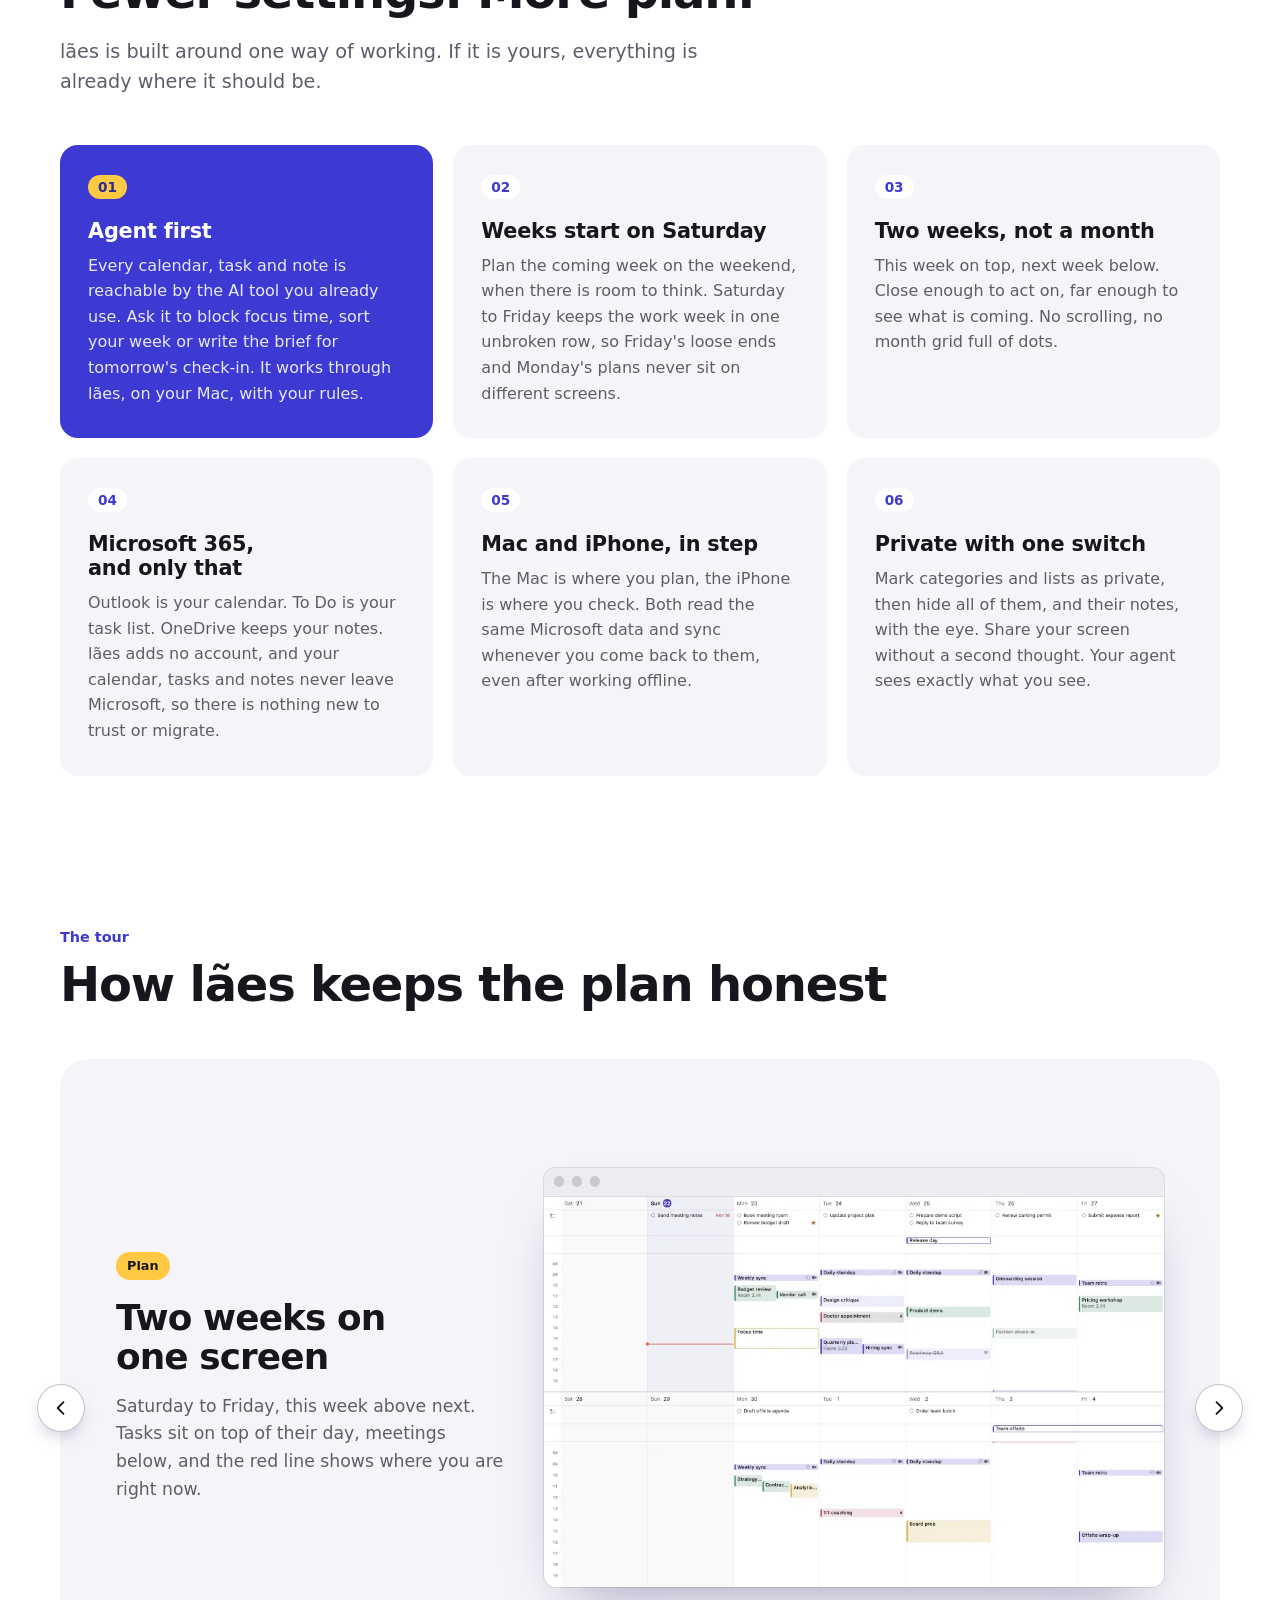
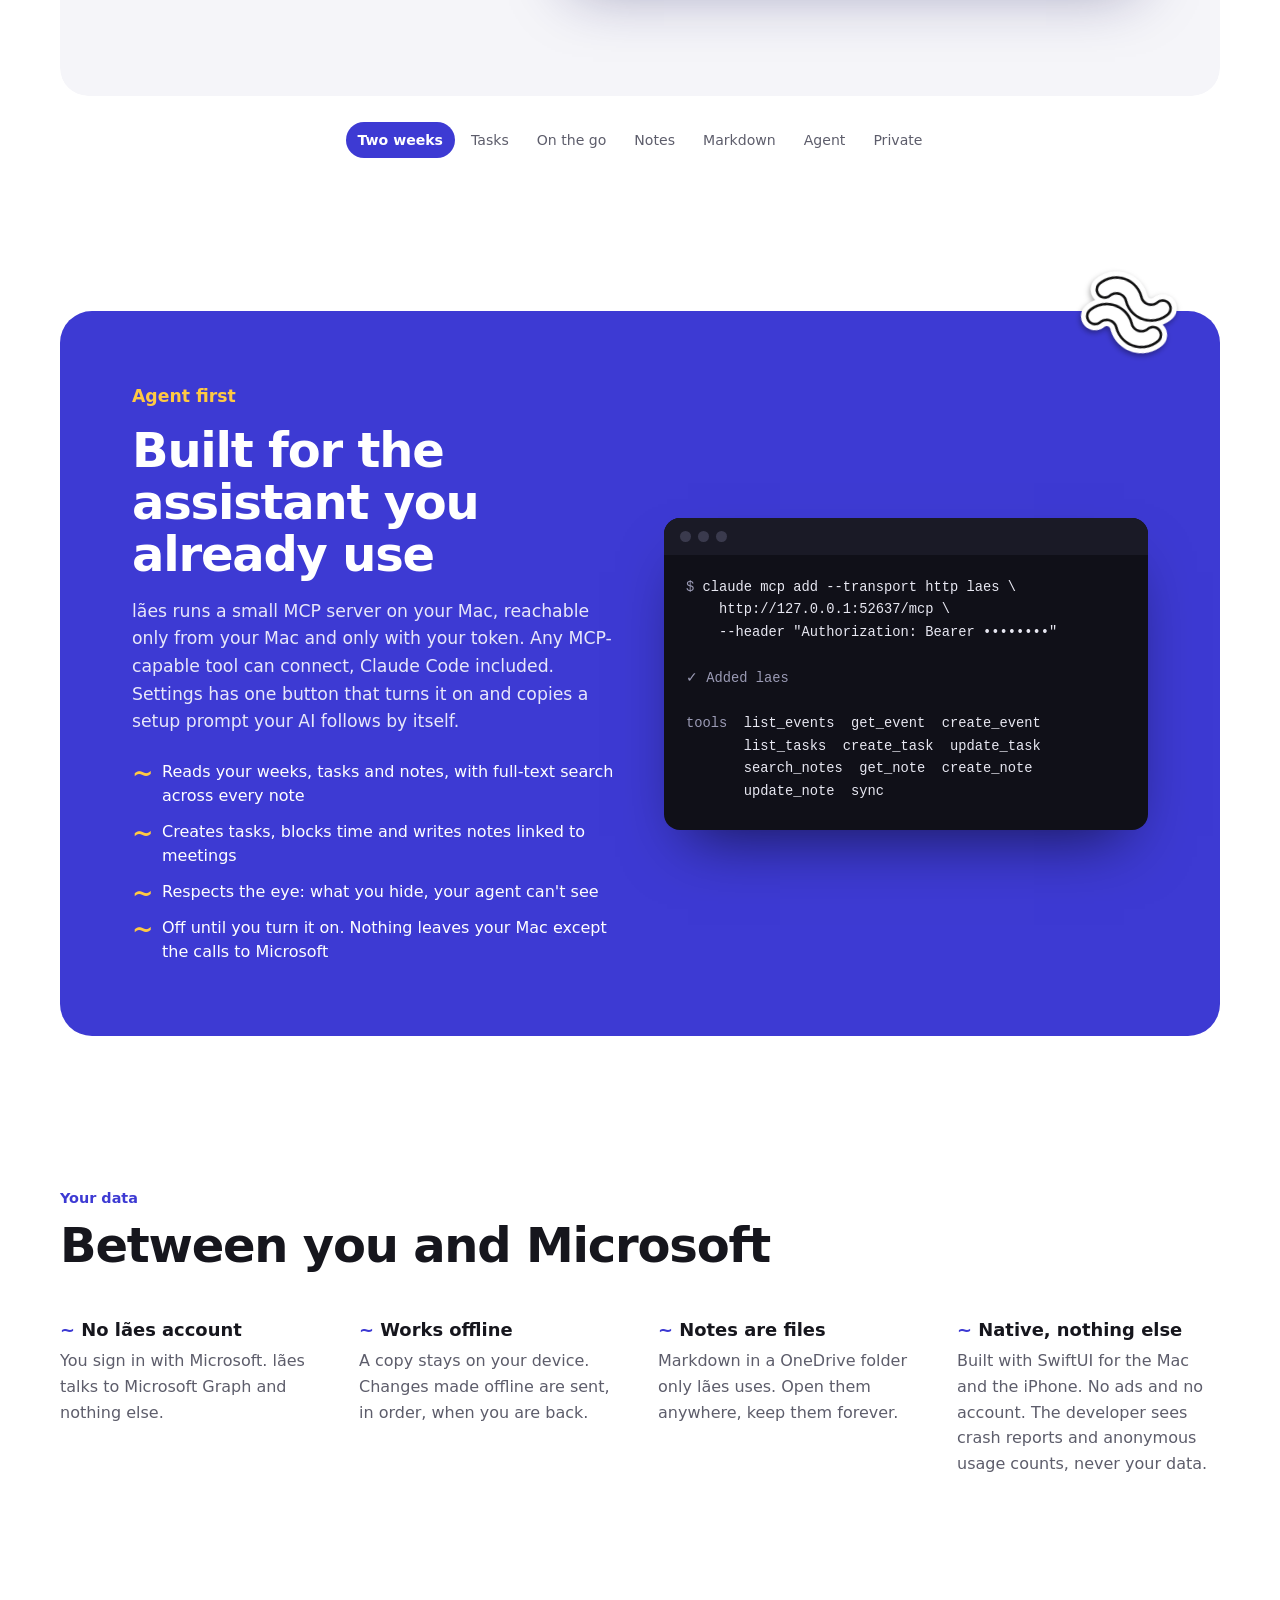
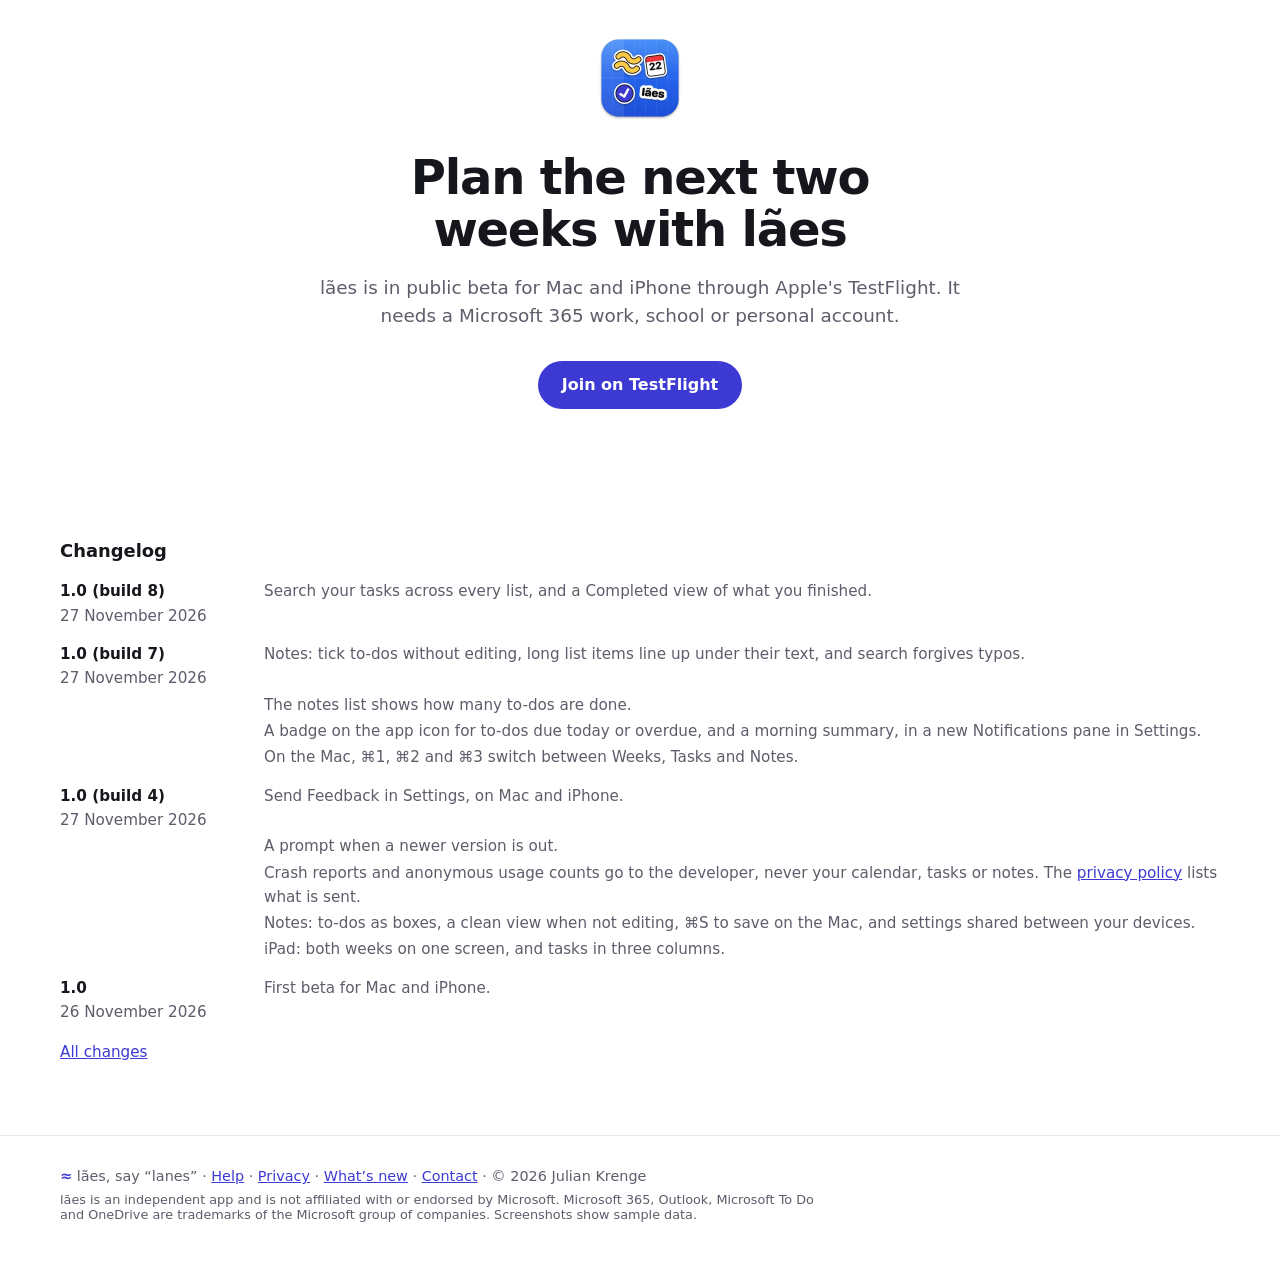
==== commit eddbe0f6: "Build 8: search tasks across every list and a Completed view Search sits above the task lists (⌘F on" ====
--- a/site/index.html
+++ b/site/index.html
@@ -310,6 +310,10 @@
     <h2 id="changelog-title">Changelog</h2>
     <dl>
       <div>
+        <dt>1.0 (build 8) <time datetime="2026-11-27">27 November 2026</time></dt>
+        <dd>Search your tasks across every list, and a Completed view of what you finished.</dd>
+      </div>
+      <div>
         <dt>1.0 (build 7) <time datetime="2026-11-27">27 November 2026</time></dt>
         <dd>Notes: tick to-dos without editing, long list items line up under their text, and search forgives typos.</dd>
         <dd>The notes list shows how many to-dos are done.</dd>
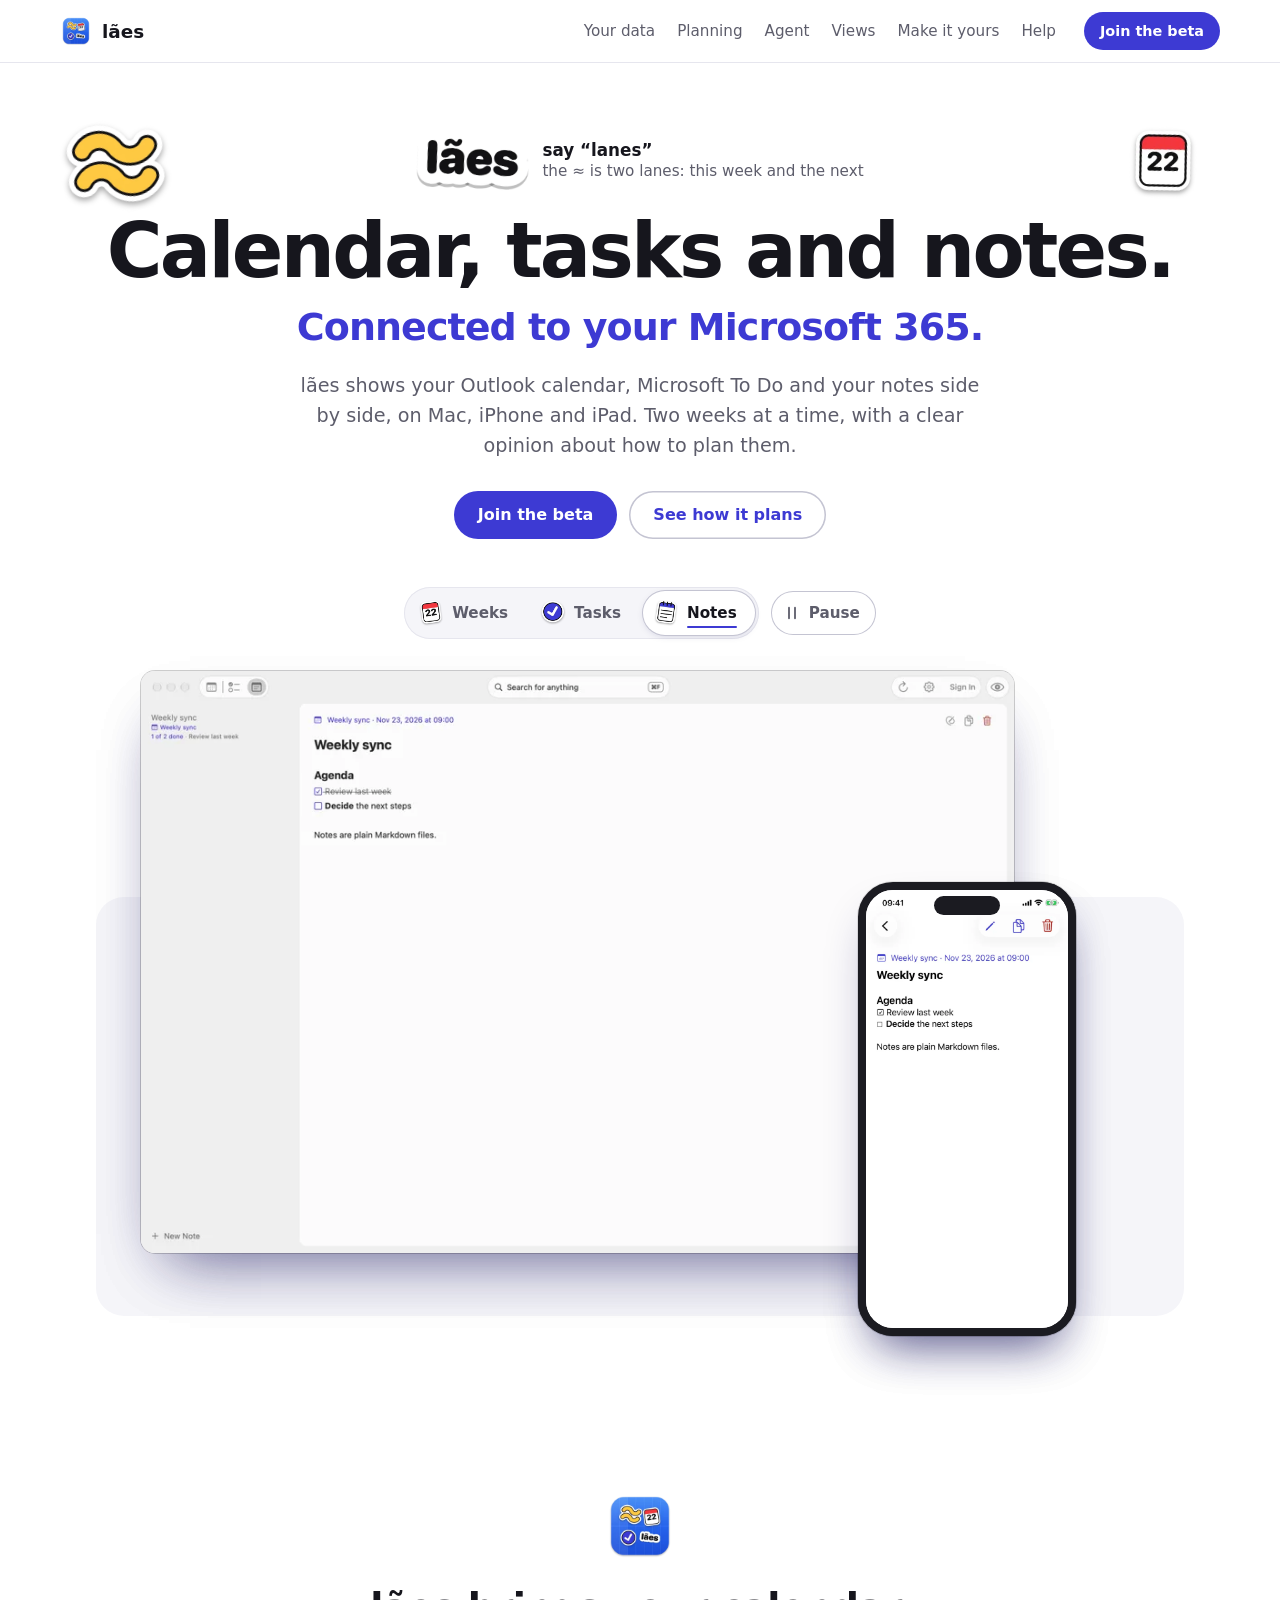
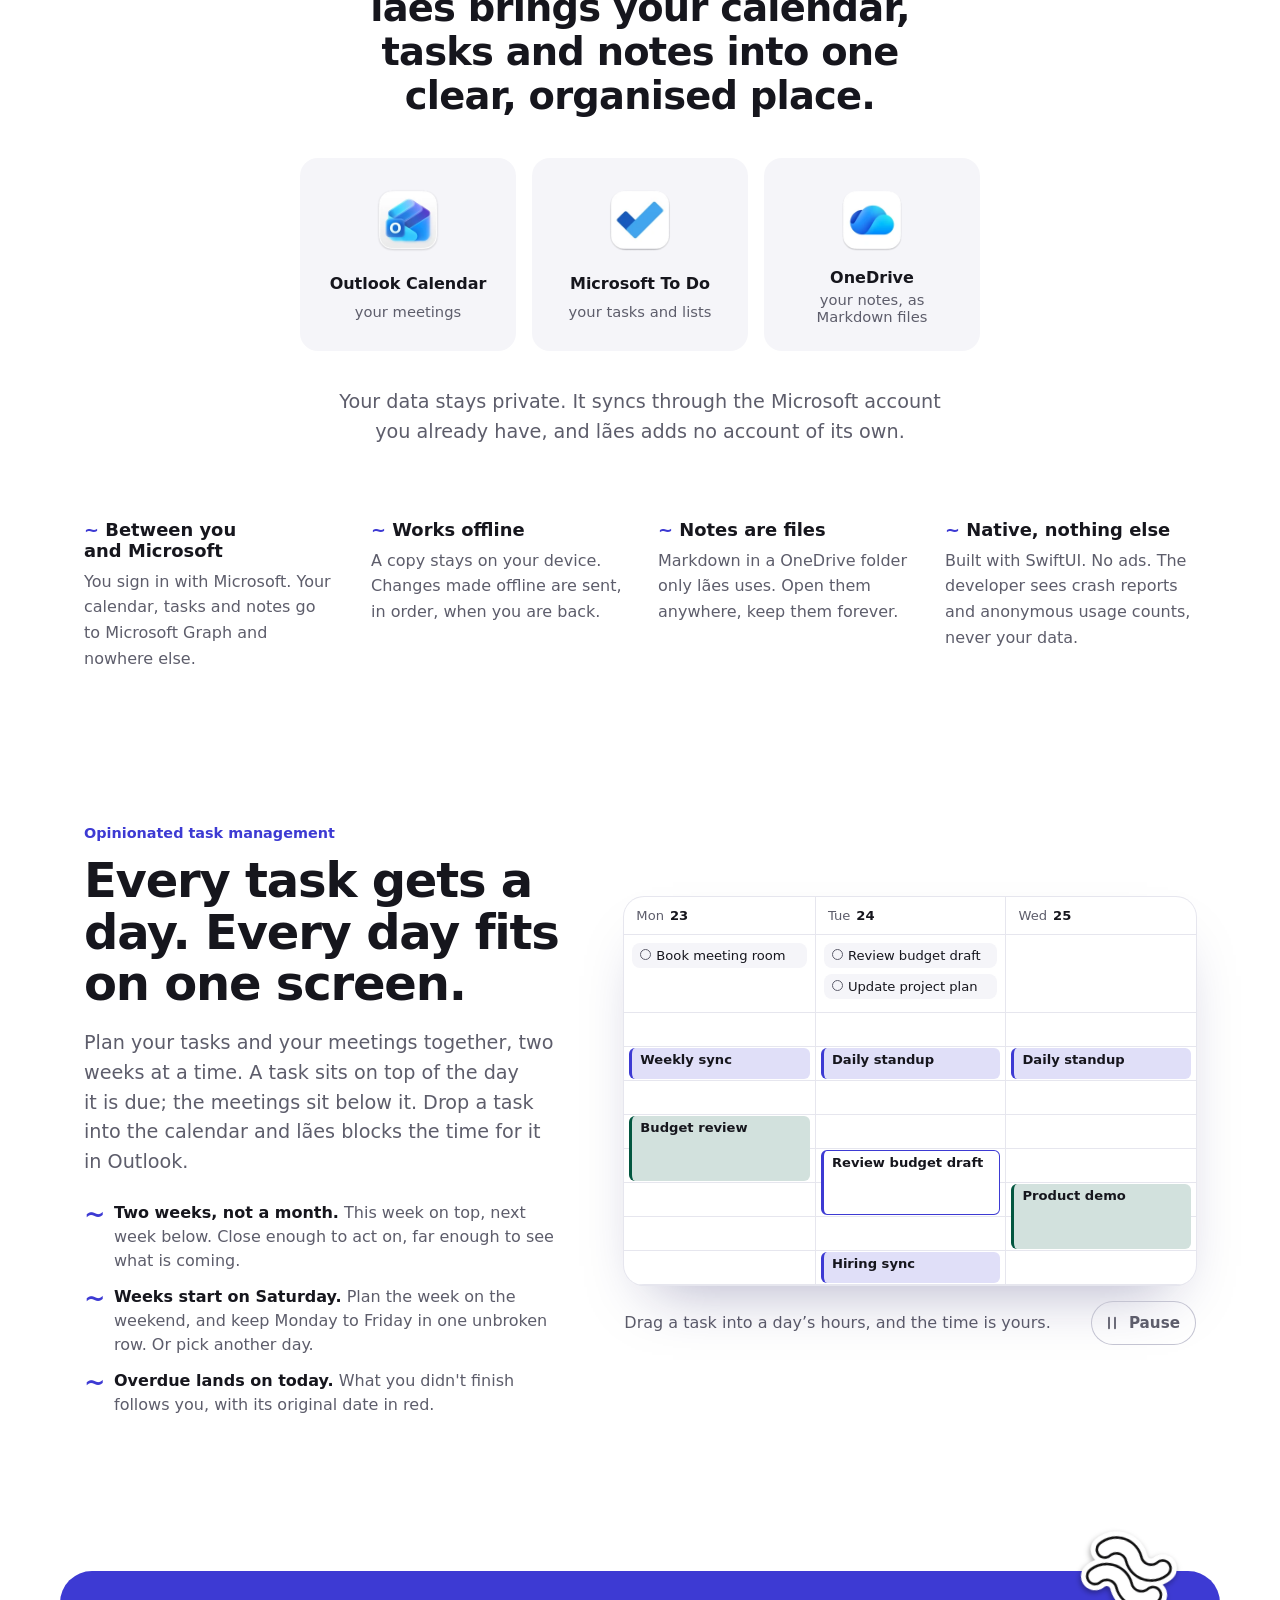
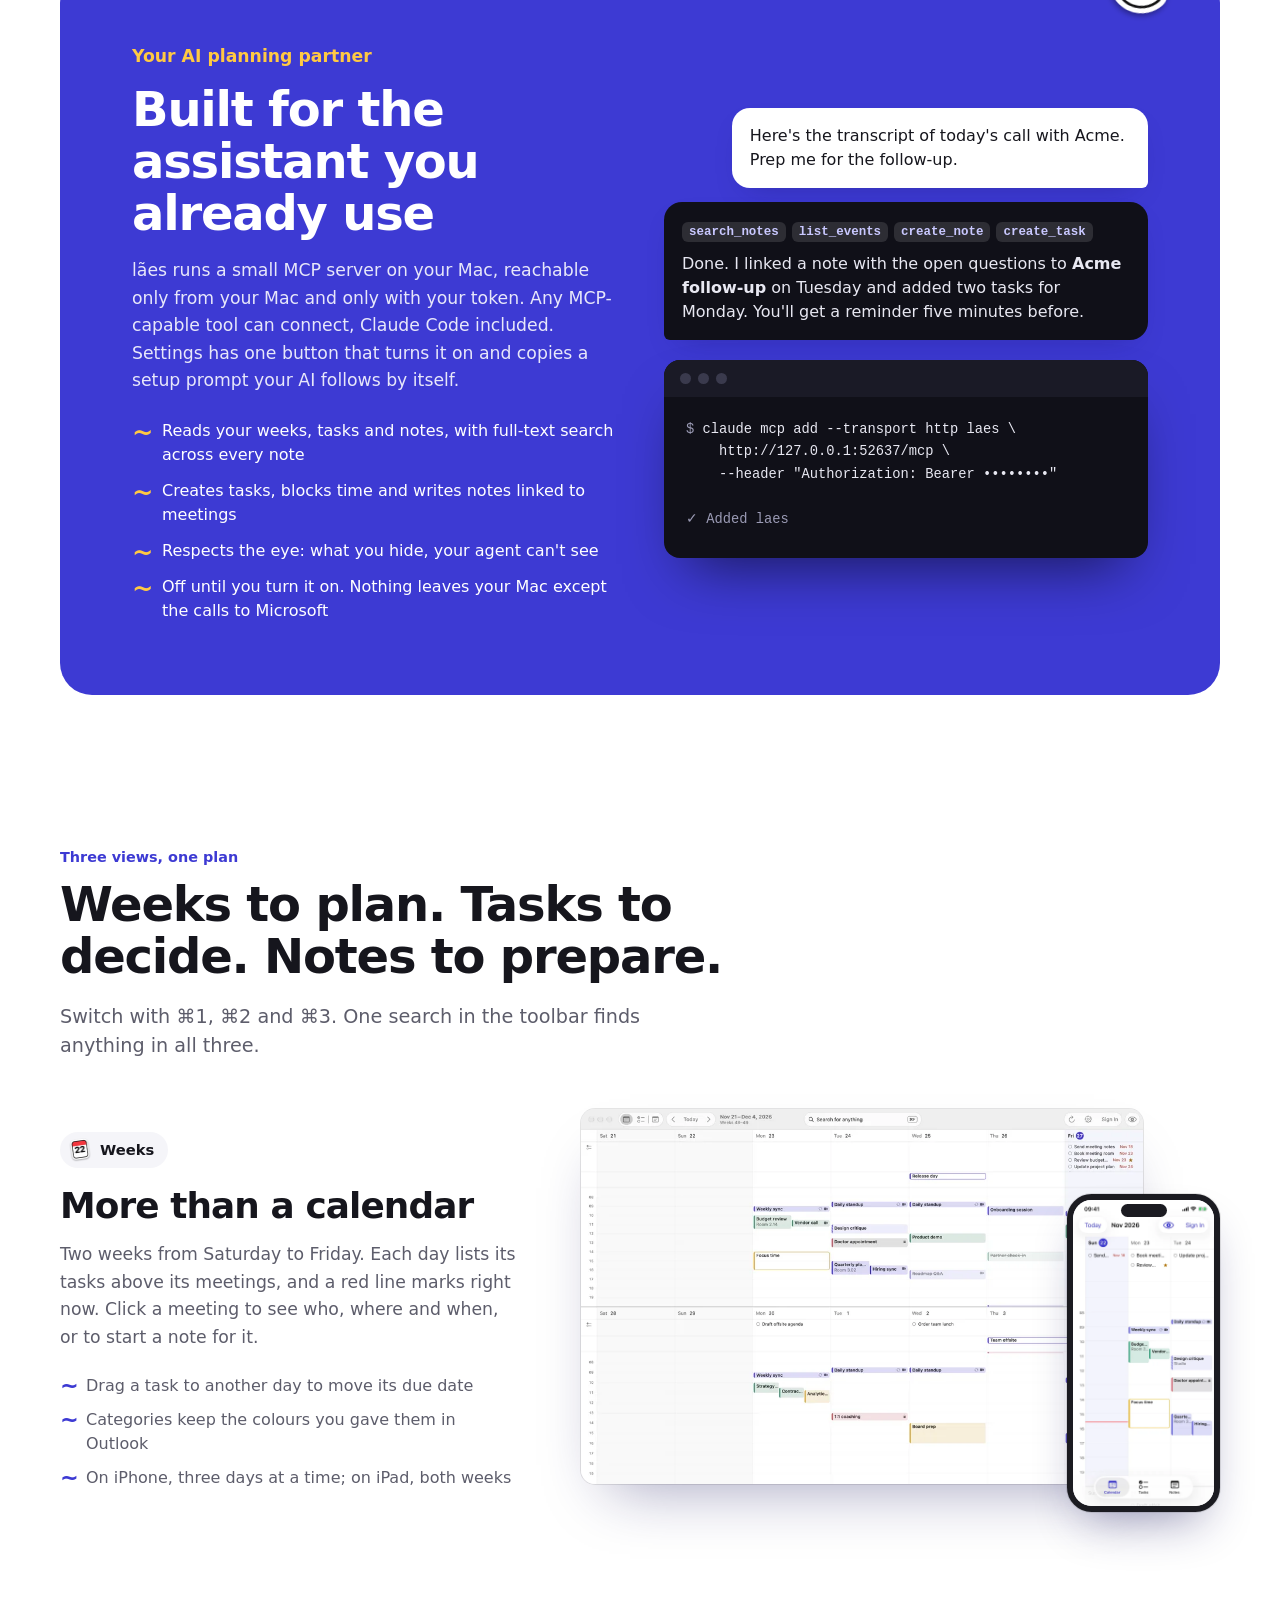
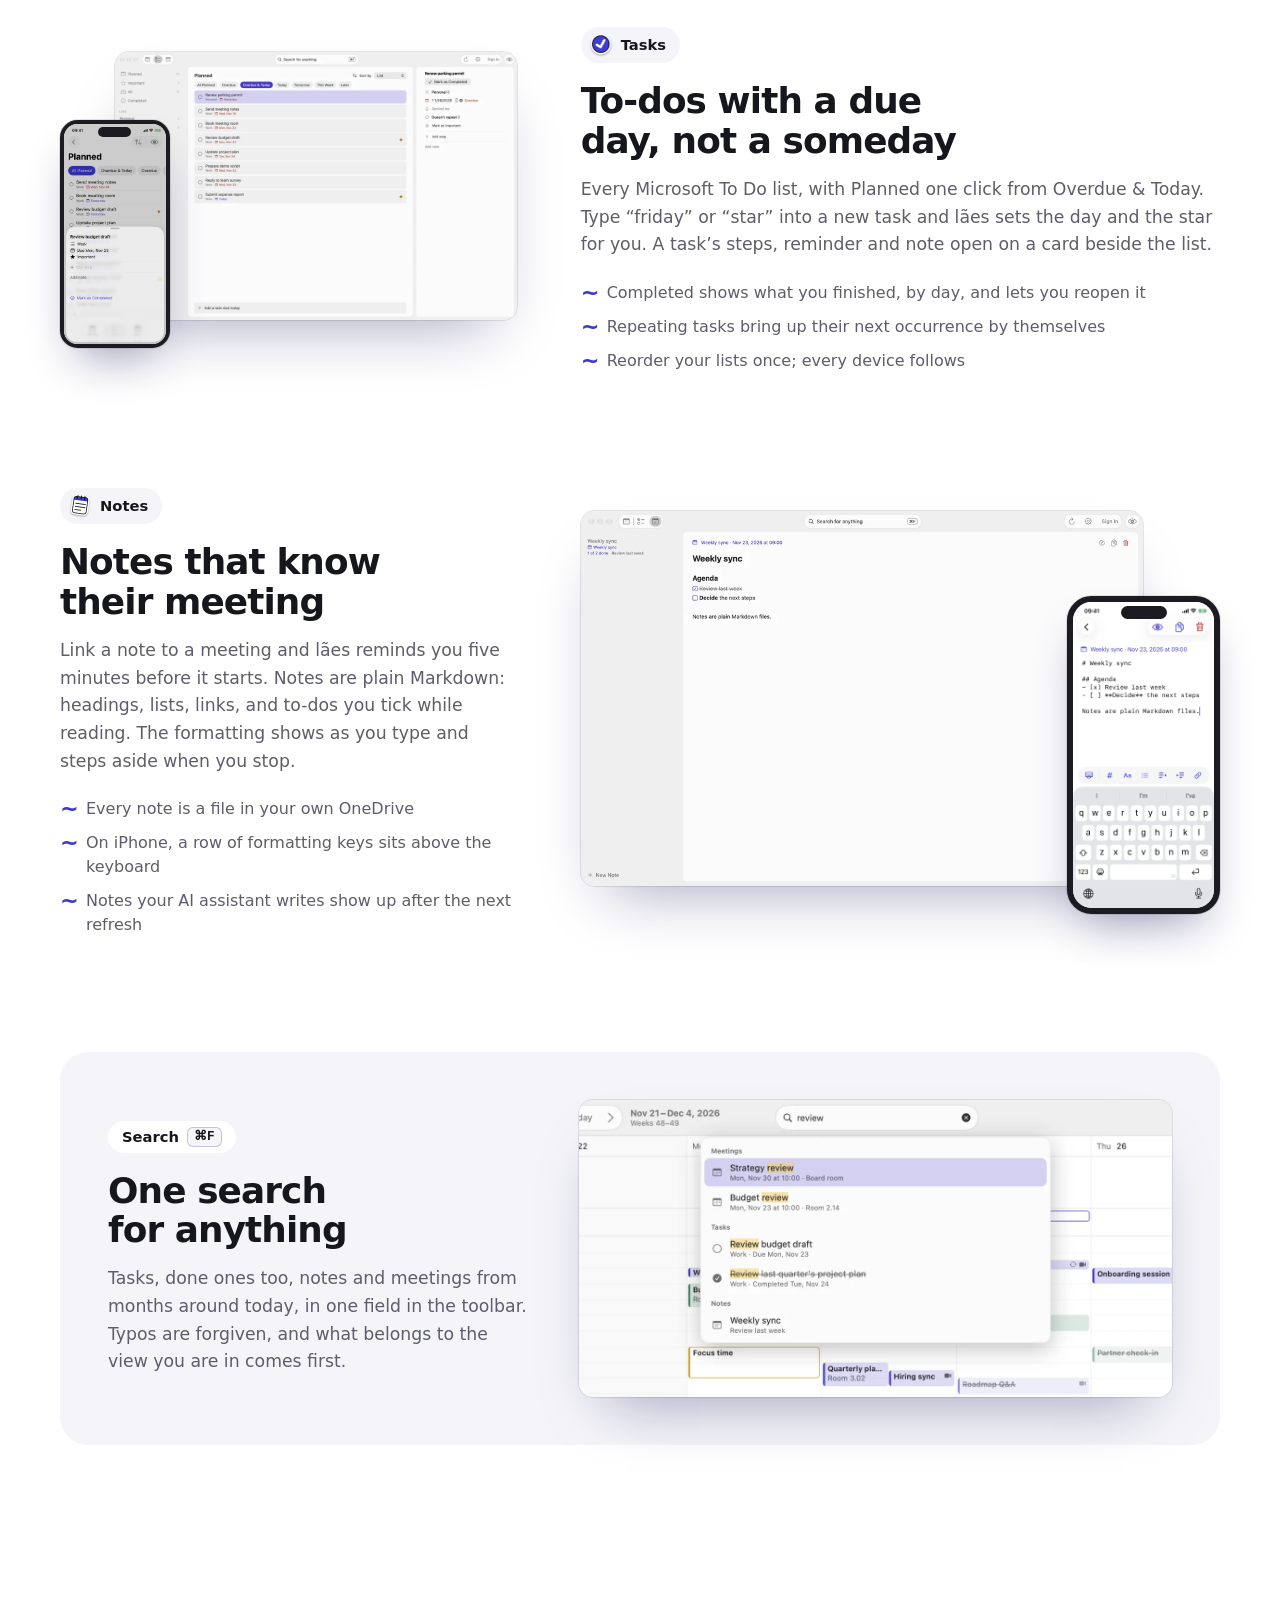
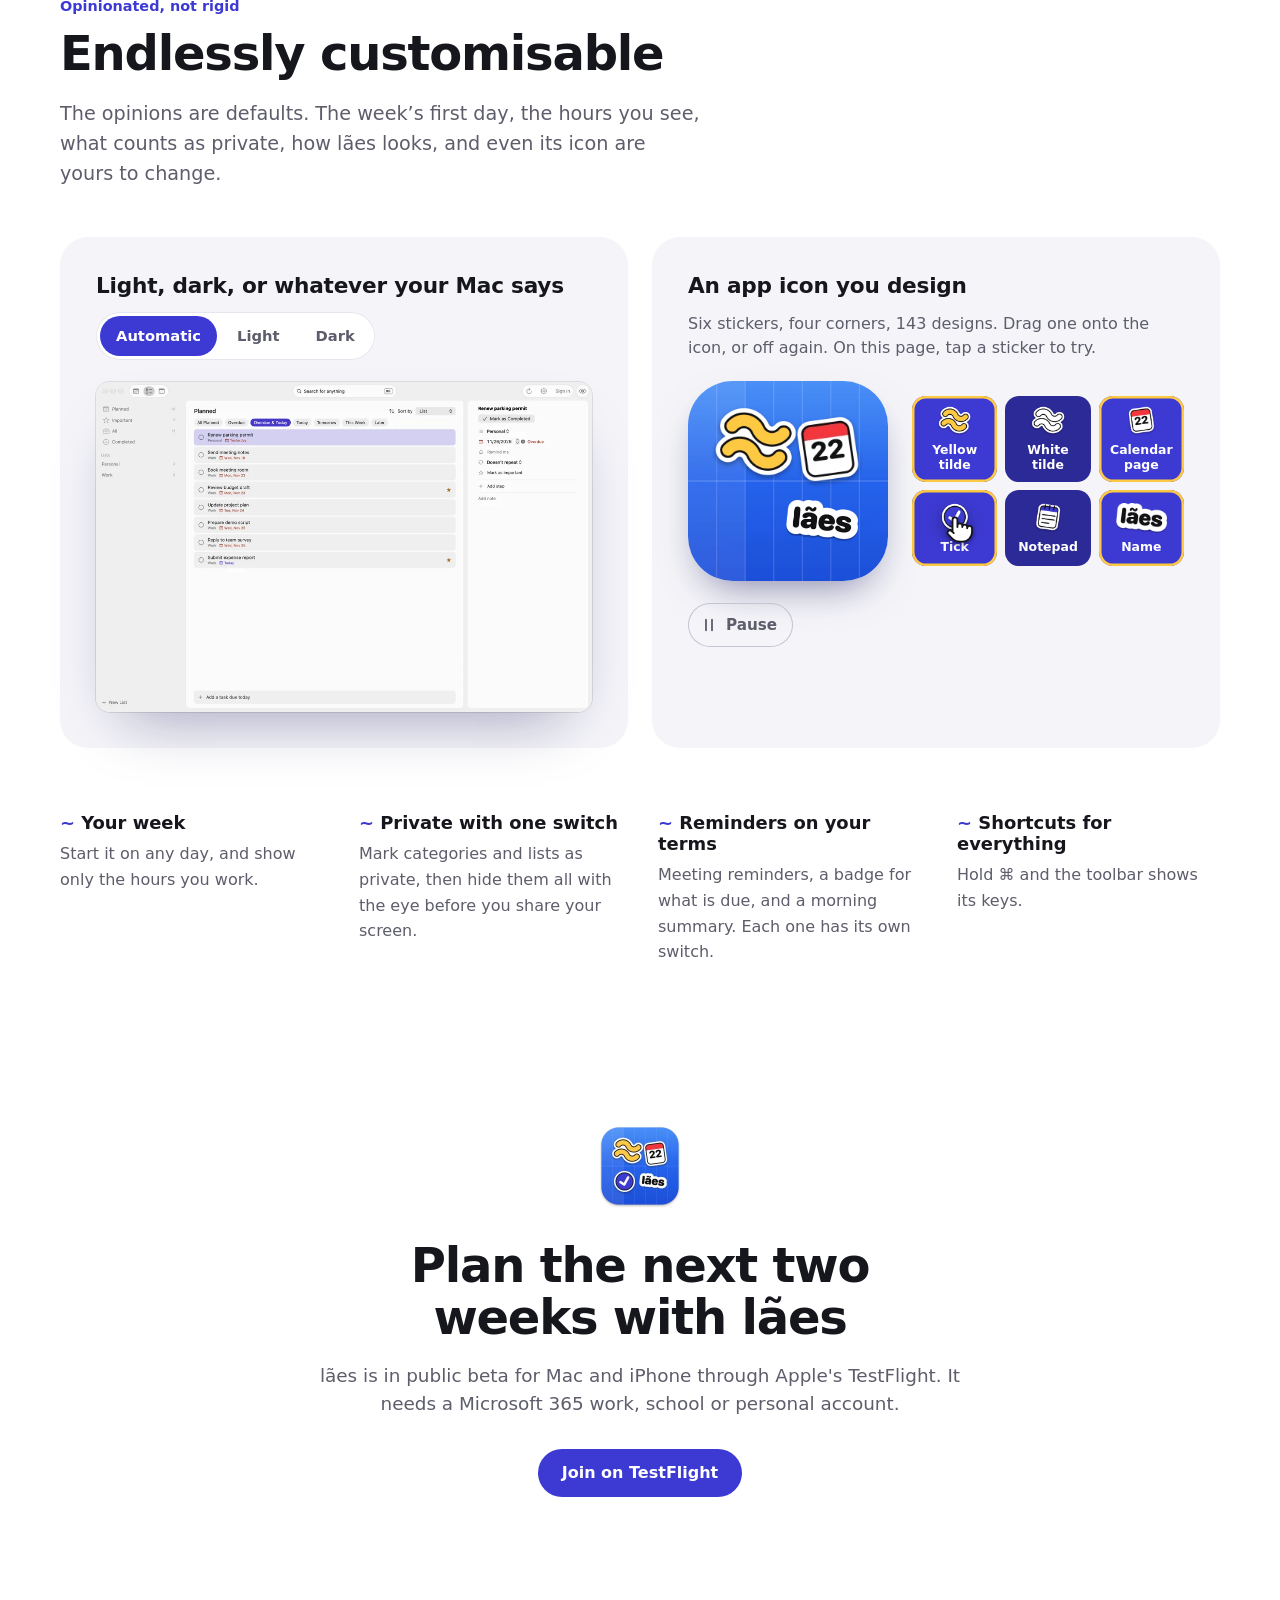
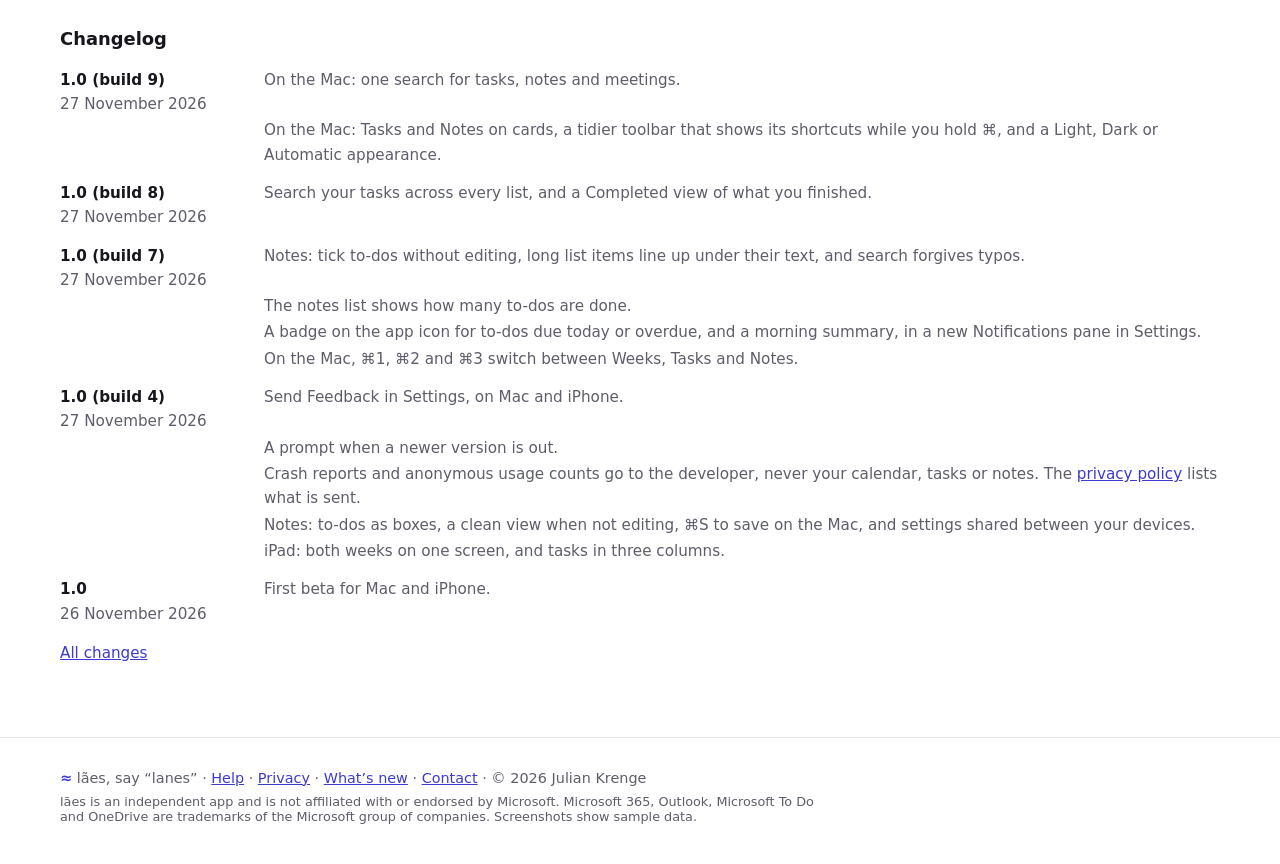
==== commit 35d15209: "Build 9: one search for everything, Tasks and Notes on cards, a new landing page On the Mac, a searc" ====
--- a/site/index.html
+++ b/site/index.html
@@ -3,8 +3,8 @@
 <head>
 <meta charset="utf-8">
 <meta name="viewport" content="width=device-width, initial-scale=1">
-<title>lães (say “lanes”) — two weeks, one screen, for Microsoft 365</title>
-<meta name="description" content="lães, pronounced “lanes”, puts your Outlook calendar, Microsoft To Do tasks and Markdown notes side by side on Mac and iPhone, two weeks at a time, with a built-in MCP server so the AI tools on your Mac can plan with you.">
+<title>lães (say “lanes”) — calendar, tasks and notes for Microsoft 365</title>
+<meta name="description" content="lães, pronounced “lanes”, is one interface for your Outlook calendar, Microsoft To Do tasks and Markdown notes, on Mac, iPhone and iPad. Two weeks at a time, with a built-in MCP server so the AI tools on your Mac can plan with you.">
 <meta name="color-scheme" content="light dark">
 <meta name="theme-color" content="#ffffff" media="(prefers-color-scheme: light)">
 <meta name="theme-color" content="#0e0e13" media="(prefers-color-scheme: dark)">
@@ -12,7 +12,7 @@
 <link rel="apple-touch-icon" href="img/icon.png">
 <link rel="stylesheet" href="style.css">
 <script src="hero.js" defer></script>
-<script src="carousel.js" defer></script>
+<script src="demo.js" defer></script>
 </head>
 <body>
 
@@ -24,10 +24,11 @@
     <span>lães</span>
   </a>
   <nav aria-label="Main">
-    <a href="#opinions">Opinions</a>
-    <a href="#tour">Tour</a>
+    <a href="#connect">Your data</a>
+    <a href="#plan">Planning</a>
     <a href="#agent">Agent</a>
-    <a href="#data">Your data</a>
+    <a href="#views">Views</a>
+    <a href="#custom">Make it yours</a>
     <a class="nav-help" href="help/">Help</a>
   </nav>
   <a class="button small" href="#beta">Join the beta</a>
@@ -44,11 +45,11 @@
       <img src="img/sticker-name.webp" alt="lães" width="280" height="163">
       <span class="say"><b>say “lanes”</b> <span>the <span aria-hidden="true">≈</span> is two lanes: this week and the next</span></span>
     </p>
-    <h1 id="hero-title">Two weeks, one screen.<br><span class="accent">Your agent does the&nbsp;rest.</span></h1>
-    <p class="lede">lães puts your Outlook calendar and Microsoft To Do side by side on Mac and iPhone, two weeks at a time, starting Saturday. Notes wait for you before every meeting. And an AI agent on your Mac can plan, prepare and tidy up for you.</p>
+    <h1 id="hero-title">Calendar, tasks and notes. <span class="accent">Connected to your Microsoft&nbsp;365.</span></h1>
+    <p class="lede">lães shows your Outlook calendar, Microsoft To Do and your notes side by side, on Mac, iPhone and iPad. Two weeks at a time, with a clear opinion about how to plan them.</p>
     <div class="cta-row">
       <a class="button" href="#beta">Join the beta</a>
-      <a class="button ghost" href="#tour">Take the tour</a>
+      <a class="button ghost" href="#plan">See how it plans</a>
     </div>
 
     <section class="showcase" aria-roledescription="carousel" aria-label="lães on Mac and iPhone">
@@ -67,15 +68,15 @@
 
       <div class="stage">
         <div class="shot is-current" role="group" aria-roledescription="slide" aria-label="Weeks, 1 of 3">
-          <div class="mac"><img src="img/mac-weeks-1920.webp" srcset="img/mac-weeks-960.webp 960w, img/mac-weeks-1920.webp 1920w" sizes="(min-width: 1100px) 840px, 84vw" width="1920" height="1210" fetchpriority="high" alt="lães on the Mac: two weeks from Saturday to Friday, each day with its tasks on top and its meetings below, today highlighted with a red line for the current time."></div>
+          <div class="mac"><img src="img/mac-weeks-1920.webp" srcset="img/mac-weeks-960.webp 960w, img/mac-weeks-1920.webp 1920w" sizes="(min-width: 1100px) 840px, 84vw" width="1920" height="1280" fetchpriority="high" alt="lães on the Mac: two weeks from Saturday to Friday, each day with its tasks on top and its meetings below, and a search field in the middle of the toolbar."></div>
           <div class="phone"><img src="img/ios-calendar-600.webp" width="600" height="1299" alt="lães on iPhone: three days side by side with the same tasks and meetings."></div>
         </div>
         <div class="shot" role="group" aria-roledescription="slide" aria-label="Tasks, 2 of 3">
-          <div class="mac"><img src="img/mac-tasks-1920.webp" srcset="img/mac-tasks-960.webp 960w, img/mac-tasks-1920.webp 1920w" sizes="(min-width: 1100px) 840px, 84vw" width="1920" height="1442" decoding="async" alt="The Planned task list on the Mac, grouped by list, with filters from Overdue to Later."></div>
+          <div class="mac"><img src="img/mac-tasks-1920.webp" srcset="img/mac-tasks-960.webp 960w, img/mac-tasks-1920.webp 1920w" sizes="(min-width: 1100px) 840px, 84vw" width="1920" height="1280" decoding="async" alt="The Tasks view on the Mac: the lists on the left, the Planned tasks on a card, and one task's details on a second card."></div>
           <div class="phone"><img src="img/ios-tasks-600.webp" width="600" height="1299" decoding="async" alt="The same Planned list on iPhone, with the list name and due day in each row."></div>
         </div>
         <div class="shot" role="group" aria-roledescription="slide" aria-label="Notes, 3 of 3">
-          <div class="mac"><img class="contain" src="img/mac-notes-1920.webp" srcset="img/mac-notes-960.webp 960w, img/mac-notes-1920.webp 1920w" sizes="(min-width: 1100px) 840px, 84vw" width="1920" height="635" decoding="async" alt="A Markdown note on the Mac, linked to the Weekly sync meeting, with its agenda as a checklist."></div>
+          <div class="mac"><img src="img/mac-notes-1920.webp" srcset="img/mac-notes-960.webp 960w, img/mac-notes-1920.webp 1920w" sizes="(min-width: 1100px) 840px, 84vw" width="1920" height="1280" decoding="async" alt="A Markdown note on the Mac, linked to the Weekly sync meeting, with its agenda as a checklist."></div>
           <div class="phone"><img src="img/ios-note-600.webp" width="600" height="1299" decoding="async" alt="The same note on iPhone."></div>
         </div>
       </div>
@@ -84,169 +85,103 @@
     </section>
   </section>
 
-  <!-- Opinions -->
-  <section class="opinions" id="opinions" aria-labelledby="opinions-title">
-    <div class="section-head">
-      <p class="eyebrow">Opinionated on purpose</p>
-      <h2 id="opinions-title">Fewer settings. More plan.</h2>
-      <p class="lede">lães is built around one way of working. If it is yours, everything is already where it should be.</p>
-    </div>
-    <ol class="cards">
-      <li class="card">
-        <span class="num" aria-hidden="true">01</span>
-        <h3>Agent first</h3>
-        <p>Every calendar, task and note is reachable by the AI tool you already use. Ask it to block focus time, sort your week or write the brief for tomorrow's check-in. It works through lães, on your Mac, with your rules.</p>
+  <!-- What it connects -->
+  <section class="connect" id="connect" aria-labelledby="connect-title">
+    <img class="connect-icon" src="img/icon-192.webp" alt="" width="72" height="72">
+    <h2 id="connect-title">lães brings your calendar, tasks and notes into one clear, organised place.</h2>
+    <ul class="sources">
+      <li>
+        <img src="img/ms-outlook.webp" alt="" width="72" height="72" loading="lazy">
+        <b>Outlook Calendar</b><span>your meetings</span>
       </li>
-      <li class="card">
-        <span class="num" aria-hidden="true">02</span>
-        <h3>Weeks start on Saturday</h3>
-        <p>Plan the coming week on the weekend, when there is room to think. Saturday to Friday keeps the work week in one unbroken row, so Friday's loose ends and Monday's plans never sit on different screens.</p>
+      <li>
+        <img src="img/ms-todo.webp" alt="" width="72" height="72" loading="lazy">
+        <b>Microsoft To Do</b><span>your tasks and lists</span>
       </li>
-      <li class="card">
-        <span class="num" aria-hidden="true">03</span>
-        <h3>Two weeks, not a month</h3>
-        <p>This week on top, next week below. Close enough to act on, far enough to see what is coming. No scrolling, no month grid full of dots.</p>
+      <li>
+        <img src="img/ms-onedrive.webp" alt="" width="72" height="72" loading="lazy">
+        <b>OneDrive</b><span>your notes, as Markdown files</span>
       </li>
-      <li class="card">
-        <span class="num" aria-hidden="true">04</span>
-        <h3>Microsoft 365, and only that</h3>
-        <p>Outlook is your calendar. To Do is your task list. OneDrive keeps your notes. lães adds no account, and your calendar, tasks and notes never leave Microsoft, so there is nothing new to trust or migrate.</p>
-      </li>
-      <li class="card">
-        <span class="num" aria-hidden="true">05</span>
-        <h3>Mac and iPhone, in step</h3>
-        <p>The Mac is where you plan, the iPhone is where you check. Both read the same Microsoft data and sync whenever you come back to them, even after working offline.</p>
-      </li>
-      <li class="card">
-        <span class="num" aria-hidden="true">06</span>
-        <h3>Private with one switch</h3>
-        <p>Mark categories and lists as private, then hide all of them, and their notes, with the eye. Share your screen without a second thought. Your agent sees exactly what you see.</p>
-      </li>
-    </ol>
-  </section>
-
-  <!-- Tour slideshow -->
-  <section class="tour" id="tour" aria-labelledby="tour-title">
-    <div class="section-head">
-      <p class="eyebrow">The tour</p>
-      <h2 id="tour-title">How lães keeps the plan honest</h2>
-    </div>
-
-    <section class="carousel" aria-roledescription="carousel" aria-label="lães tour">
-      <div class="carousel-controls">
-        <button type="button" class="round" data-direction="previous" aria-label="Previous slide">
-          <svg viewBox="0 0 24 24" aria-hidden="true"><path d="M15 5l-7 7 7 7"/></svg>
+    </ul>
+    <p class="lede">Your data stays private. It syncs through the Microsoft account you already have, and lães adds no account of its own.</p>
+    <div class="facts">
+      <div>
+        <h3>Between you and Microsoft</h3>
+        <p>You sign in with Microsoft. Your calendar, tasks and notes go to Microsoft Graph and nowhere else.</p>
+      </div>
+      <div>
+        <h3>Works offline</h3>
+        <p>A copy stays on your device. Changes made offline are sent, in order, when you are back.</p>
+      </div>
+      <div>
+        <h3>Notes are files</h3>
+        <p>Markdown in a OneDrive folder only lães uses. Open them anywhere, keep them forever.</p>
+      </div>
+      <div>
+        <h3>Native, nothing else</h3>
+        <p>Built with SwiftUI. No ads. The developer sees crash reports and anonymous usage counts, never your data.</p>
+      </div>
+    </div>
+  </section>
+
+  <!-- Opinionated task management -->
+  <section class="plan" id="plan" aria-labelledby="plan-title">
+    <div class="plan-copy">
+      <p class="eyebrow">Opinionated task management</p>
+      <h2 id="plan-title">Every task gets a day. Every day fits on one screen.</h2>
+      <p class="lede">Plan your tasks and your meetings together, two weeks at a time. A task sits on top of the day it is due; the meetings sit below it. Drop a task into the calendar and lães blocks the time for it in Outlook.</p>
+      <ul class="ticks dark-on-light">
+        <li><b>Two weeks, not a month.</b> This week on top, next week below. Close enough to act on, far enough to see what is coming.</li>
+        <li><b>Weeks start on Saturday.</b> Plan the week on the weekend, and keep Monday to Friday in one unbroken row. Or pick another day.</li>
+        <li><b>Overdue lands on today.</b> What you didn't finish follows you, with its original date in red.</li>
+      </ul>
+    </div>
+
+    <figure class="drop is-playing" aria-labelledby="drop-caption">
+      <div class="drop-stage" aria-hidden="true">
+        <div class="drop-col">
+          <p class="drop-day">Mon <b>23</b></p>
+          <div class="drop-tasks"><span class="drop-task">Book meeting room</span></div>
+          <div class="drop-hours">
+            <span class="drop-event" style="--from: 1; --to: 2">Weekly sync</span>
+            <span class="drop-event green" style="--from: 3; --to: 5">Budget review</span>
+          </div>
+        </div>
+        <div class="drop-col">
+          <p class="drop-day">Tue <b>24</b></p>
+          <div class="drop-tasks"><span class="drop-task">Review budget draft</span><span class="drop-task">Update project plan</span></div>
+          <div class="drop-hours">
+            <span class="drop-event" style="--from: 1; --to: 2">Daily standup</span>
+            <span class="drop-event drop-block" style="--from: 4; --to: 6">Review budget draft</span>
+            <span class="drop-event" style="--from: 7; --to: 8">Hiring sync</span>
+          </div>
+        </div>
+        <div class="drop-col">
+          <p class="drop-day">Wed <b>25</b></p>
+          <div class="drop-tasks"></div>
+          <div class="drop-hours">
+            <span class="drop-event" style="--from: 1; --to: 2">Daily standup</span>
+            <span class="drop-event green" style="--from: 5; --to: 7">Product demo</span>
+          </div>
+        </div>
+        <span class="drop-task drop-flying">Review budget draft</span>
+      </div>
+      <figcaption id="drop-caption">
+        <span>Drag a task into a day’s hours, and the time is yours.</span>
+        <button type="button" class="rotation" data-toggle-animation>
+          <svg class="i-pause" viewBox="0 0 24 24" aria-hidden="true"><path d="M8 5v14M16 5v14"/></svg>
+          <svg class="i-play" viewBox="0 0 24 24" aria-hidden="true"><path d="M8 5l11 7-11 7z"/></svg>
+          <span>Pause</span>
         </button>
-        <button type="button" class="round" data-direction="next" aria-label="Next slide">
-          <svg viewBox="0 0 24 24" aria-hidden="true"><path d="M9 5l7 7-7 7"/></svg>
-        </button>
-      </div>
-
-      <div class="carousel-track" tabindex="0" role="group" aria-label="Slides">
-
-        <div class="slide" role="group" aria-roledescription="slide" aria-label="1 of 7" data-marker-name="Two weeks">
-          <div class="slide-copy">
-            <p class="step">Plan</p>
-            <h3>Two weeks on one screen</h3>
-            <p>Saturday to Friday, this week above next. Tasks sit on top of their day, meetings below, and the red line shows where you are right now.</p>
-          </div>
-          <div class="slide-stage">
-            <div class="mac"><img src="img/mac-weeks-960.webp" srcset="img/mac-weeks-960.webp 960w, img/mac-weeks-1920.webp 1920w" sizes="(min-width: 1100px) 640px, 90vw" width="1920" height="1210" loading="lazy" alt="The two-week view on the Mac with tasks and meetings for each day."></div>
-          </div>
-        </div>
-
-        <div class="slide" role="group" aria-roledescription="slide" aria-label="2 of 7" data-marker-name="Tasks">
-          <div class="slide-copy">
-            <p class="step">Decide</p>
-            <h3>Tasks with a due day, not a someday</h3>
-            <p>Your Microsoft To Do lists, one tap from Overdue &amp; Today. On the Mac, drag a task onto the calendar and lães blocks the time for it in Outlook.</p>
-          </div>
-          <div class="slide-stage duo">
-            <div class="mac"><img src="img/mac-tasks-960.webp" width="960" height="721" loading="lazy" alt="The Planned task list on the Mac, filtered by due day."></div>
-            <div class="phone"><img src="img/ios-tasks-600.webp" width="600" height="1299" loading="lazy" alt="The same Planned list on iPhone, with the list name in each row."></div>
-          </div>
-        </div>
-
-        <div class="slide" role="group" aria-roledescription="slide" aria-label="3 of 7" data-marker-name="On the go">
-          <div class="slide-copy">
-            <p class="step">Check</p>
-            <h3>The same plan in your pocket</h3>
-            <p>Three days at a time, snapping day by day, with next week right below. Open a task and it rises from the bottom, ready for a quick decision.</p>
-          </div>
-          <div class="slide-stage phones">
-            <div class="phone"><img src="img/ios-calendar-600.webp" width="600" height="1299" loading="lazy" alt="The iPhone calendar showing three days."></div>
-            <div class="phone"><img src="img/ios-drawer-600.webp" width="600" height="1299" loading="lazy" alt="A task's details in a drawer on iPhone."></div>
-          </div>
-        </div>
-
-        <div class="slide" role="group" aria-roledescription="slide" aria-label="4 of 7" data-marker-name="Notes">
-          <div class="slide-copy">
-            <p class="step">Prepare</p>
-            <h3>Notes that know their meeting</h3>
-            <p>Link a note to a meeting and lães reminds you five minutes before it starts. Every note is a plain Markdown file in your own OneDrive.</p>
-          </div>
-          <div class="slide-stage duo">
-            <div class="mac"><img src="img/mac-notes-960.webp" width="960" height="318" loading="lazy" alt="A meeting note on the Mac with its agenda as a checklist."></div>
-            <div class="phone"><img src="img/ios-note-600.webp" width="600" height="1299" loading="lazy" alt="The same note on iPhone, linked to Weekly sync."></div>
-          </div>
-        </div>
-
-        <div class="slide" role="group" aria-roledescription="slide" aria-label="5 of 7" data-marker-name="Markdown">
-          <div class="slide-copy">
-            <p class="step">Write</p>
-            <h3>Markdown, with a keyboard that knows it</h3>
-            <p>Headings, lists, to-dos, links. One row of keys above the keyboard, and a link button that picks up the address you just copied.</p>
-          </div>
-          <div class="slide-stage">
-            <div class="phone"><img src="img/ios-markdown-600.webp" width="600" height="1299" loading="lazy" alt="Editing a note's Markdown on iPhone with a formatting bar above the keyboard."></div>
-          </div>
-        </div>
-
-        <div class="slide" role="group" aria-roledescription="slide" aria-label="6 of 7" data-marker-name="Agent">
-          <div class="slide-copy">
-            <p class="step">Delegate</p>
-            <h3>Your agent does the busywork</h3>
-            <p>Turn on AI Access, paste one prompt, and your assistant can read your weeks, file tasks, block time and write the notes for your next check-in.</p>
-          </div>
-          <div class="slide-stage">
-            <div class="chat" role="group" aria-label="Example conversation with an AI assistant connected to lães">
-              <p class="msg you">Here's the transcript of today's call with Acme. Prep me for the follow-up.</p>
-              <p class="msg ai"><span class="tool">search_notes</span><span class="tool">list_events</span><span class="tool">create_note</span><span class="tool">create_task</span>
-                Done. I linked a note with the open questions to <b>Acme follow-up</b> on Tuesday and added two tasks for Monday. You'll get a reminder five minutes before.</p>
-            </div>
-          </div>
-        </div>
-
-        <div class="slide" role="group" aria-roledescription="slide" aria-label="7 of 7" data-marker-name="Private">
-          <div class="slide-copy">
-            <p class="step">Share</p>
-            <h3>One switch for everything private</h3>
-            <p>The eye hides private meetings, lists and their notes on the Mac, on iPhone and for your agent. Flip it before you share your screen.</p>
-          </div>
-          <div class="slide-stage">
-            <div class="eye-demo" aria-hidden="true">
-              <div class="eye-row"><span class="dot work"></span>Weekly sync</div>
-              <div class="eye-row private"><span class="dot private"></span>Doctor appointment</div>
-              <div class="eye-row"><span class="dot green"></span>Budget review</div>
-              <div class="eye-row private"><span class="dot private"></span>1:1 coaching</div>
-              <div class="eye-row"><span class="dot work"></span>Team retro</div>
-            </div>
-          </div>
-        </div>
-
-      </div>
-
-      <p class="visually-hidden" role="status" aria-live="polite"></p>
-
-      <nav class="carousel-markers" aria-label="Choose a slide"></nav>
-    </section>
+      </figcaption>
+    </figure>
   </section>
 
   <!-- Agent -->
   <section class="agent" id="agent" aria-labelledby="agent-title">
     <img class="float-agent" src="img/sticker-white-tilde.webp" alt="" width="240" height="204">
     <div class="agent-copy">
-      <p class="eyebrow on-dark">Agent first</p>
+      <p class="eyebrow on-dark">Your AI planning partner</p>
       <h2 id="agent-title">Built for the assistant you already use</h2>
       <p>lães runs a small MCP server on your Mac, reachable only from your Mac and only with your token. Any MCP-capable tool can connect, Claude Code included. Settings has one button that turns it on and copies a setup prompt your AI follows by itself.</p>
       <ul class="ticks">
@@ -256,45 +191,155 @@
         <li>Off until you turn it on. Nothing leaves your Mac except the calls to Microsoft</li>
       </ul>
     </div>
-    <figure class="terminal" aria-label="Example setup command for Claude Code">
-      <div class="term-bar" aria-hidden="true"><span></span><span></span><span></span></div>
+    <div class="agent-demo">
+      <div class="chat" role="group" aria-label="Example conversation with an AI assistant connected to lães">
+        <p class="msg you">Here's the transcript of today's call with Acme. Prep me for the follow-up.</p>
+        <p class="msg ai"><span class="tool">search_notes</span><span class="tool">list_events</span><span class="tool">create_note</span><span class="tool">create_task</span>
+          Done. I linked a note with the open questions to <b>Acme follow-up</b> on Tuesday and added two tasks for Monday. You'll get a reminder five minutes before.</p>
+      </div>
+      <figure class="terminal" aria-label="Example setup command for Claude Code">
+        <div class="term-bar" aria-hidden="true"><span></span><span></span><span></span></div>
 <pre tabindex="0"><code><span class="dim">$</span> claude mcp add --transport http laes \
     http://127.0.0.1:52637/mcp \
     --header "Authorization: Bearer ••••••••"
 
-<span class="dim">✓ Added laes</span>
-
-<span class="dim">tools</span>  list_events  get_event  create_event
-       list_tasks  create_task  update_task
-       search_notes  get_note  create_note
-       update_note  sync</code></pre>
-    </figure>
-  </section>
-
-  <!-- Data -->
-  <section class="data" id="data" aria-labelledby="data-title">
+<span class="dim">✓ Added laes</span></code></pre>
+      </figure>
+    </div>
+  </section>
+
+  <!-- The three views -->
+  <section class="views" id="views" aria-labelledby="views-title">
     <div class="section-head">
-      <p class="eyebrow">Your data</p>
-      <h2 id="data-title">Between you and Microsoft</h2>
-    </div>
-    <div class="facts">
-      <div>
-        <h3>No lães account</h3>
-        <p>You sign in with Microsoft. lães talks to Microsoft Graph and nothing else.</p>
-      </div>
-      <div>
-        <h3>Works offline</h3>
-        <p>A copy stays on your device. Changes made offline are sent, in order, when you are back.</p>
-      </div>
-      <div>
-        <h3>Notes are files</h3>
-        <p>Markdown in a OneDrive folder only lães uses. Open them anywhere, keep them forever.</p>
-      </div>
-      <div>
-        <h3>Native, nothing else</h3>
-        <p>Built with SwiftUI for the Mac and the iPhone. No ads and no account. The developer sees crash reports and anonymous usage counts, never your data.</p>
-      </div>
-    </div>
+      <p class="eyebrow">Three views, one plan</p>
+      <h2 id="views-title">Weeks to plan. Tasks to decide. Notes to prepare.</h2>
+      <p class="lede">Switch with ⌘1, ⌘2 and ⌘3. One search in the toolbar finds anything in all three.</p>
+    </div>
+
+    <article class="view" aria-labelledby="view-weeks">
+      <div class="view-copy">
+        <p class="step"><img src="img/sticker-page.webp" alt="" width="91" height="96">Weeks</p>
+        <h3 id="view-weeks">More than a calendar</h3>
+        <p>Two weeks from Saturday to Friday. Each day lists its tasks above its meetings, and a red line marks right now. Click a meeting to see who, where and when, or to start a note for it.</p>
+        <ul class="points">
+          <li>Drag a task to another day to move its due date</li>
+          <li>Categories keep the colours you gave them in Outlook</li>
+          <li>On iPhone, three days at a time; on iPad, both weeks</li>
+        </ul>
+      </div>
+      <div class="view-stage duo">
+        <div class="mac"><img src="img/mac-weeks-960.webp" srcset="img/mac-weeks-960.webp 960w, img/mac-weeks-1920.webp 1920w" sizes="(min-width: 1100px) 620px, 90vw" width="1920" height="1280" loading="lazy" alt="The two-week view on the Mac with tasks and meetings for each day."></div>
+        <div class="phone"><img src="img/ios-calendar-600.webp" width="600" height="1299" loading="lazy" alt="The iPhone calendar showing three days."></div>
+      </div>
+    </article>
+
+    <article class="view flip" aria-labelledby="view-tasks">
+      <div class="view-copy">
+        <p class="step"><img src="img/sticker-tick.webp" alt="" width="97" height="96">Tasks</p>
+        <h3 id="view-tasks">To-dos with a due day, not a someday</h3>
+        <p>Every Microsoft To Do list, with Planned one click from Overdue &amp; Today. Type “friday” or “star” into a new task and lães sets the day and the star for you. A task’s steps, reminder and note open on a card beside the list.</p>
+        <ul class="points">
+          <li>Completed shows what you finished, by day, and lets you reopen it</li>
+          <li>Repeating tasks bring up their next occurrence by themselves</li>
+          <li>Reorder your lists once; every device follows</li>
+        </ul>
+      </div>
+      <div class="view-stage duo">
+        <div class="mac"><img src="img/mac-tasks-960.webp" srcset="img/mac-tasks-960.webp 960w, img/mac-tasks-1920.webp 1920w" sizes="(min-width: 1100px) 620px, 90vw" width="1920" height="1280" loading="lazy" alt="The Planned task list on the Mac with one task’s details on a card beside it."></div>
+        <div class="phone"><img src="img/ios-drawer-600.webp" width="600" height="1299" loading="lazy" alt="A task's details in a drawer on iPhone."></div>
+      </div>
+    </article>
+
+    <article class="view" aria-labelledby="view-notes">
+      <div class="view-copy">
+        <p class="step"><img src="img/sticker-notepad.webp" alt="" width="87" height="96">Notes</p>
+        <h3 id="view-notes">Notes that know their meeting</h3>
+        <p>Link a note to a meeting and lães reminds you five minutes before it starts. Notes are plain Markdown: headings, lists, links, and to-dos you tick while reading. The formatting shows as you type and steps aside when you stop.</p>
+        <ul class="points">
+          <li>Every note is a file in your own OneDrive</li>
+          <li>On iPhone, a row of formatting keys sits above the keyboard</li>
+          <li>Notes your AI assistant writes show up after the next refresh</li>
+        </ul>
+      </div>
+      <div class="view-stage duo">
+        <div class="mac"><img src="img/mac-notes-960.webp" srcset="img/mac-notes-960.webp 960w, img/mac-notes-1920.webp 1920w" sizes="(min-width: 1100px) 620px, 90vw" width="1920" height="1280" loading="lazy" alt="A meeting note on the Mac with its agenda as a checklist."></div>
+        <div class="phone"><img src="img/ios-markdown-600.webp" width="600" height="1299" loading="lazy" alt="Editing a note's Markdown on iPhone with a formatting bar above the keyboard."></div>
+      </div>
+    </article>
+
+    <article class="search-band" aria-labelledby="search-title">
+      <div>
+        <p class="step">Search <kbd>⌘F</kbd></p>
+        <h3 id="search-title">One search for anything</h3>
+        <p>Tasks, done ones too, notes and meetings from months around today, in one field in the toolbar. Typos are forgiven, and what belongs to the view you are in comes first.</p>
+      </div>
+      <div class="mac"><img src="img/mac-search-1280.webp" width="1280" height="640" loading="lazy" alt="The search field in the Mac toolbar with results grouped into Meetings, Tasks and Notes."></div>
+    </article>
+  </section>
+
+  <!-- Customise -->
+  <section class="custom" id="custom" aria-labelledby="custom-title">
+    <div class="section-head">
+      <p class="eyebrow">Opinionated, not rigid</p>
+      <h2 id="custom-title">Endlessly customisable</h2>
+      <p class="lede">The opinions are defaults. The week’s first day, the hours you see, what counts as private, how lães looks, and even its icon are yours to change.</p>
+    </div>
+
+    <div class="custom-grid">
+      <div class="lab appearance">
+        <h3>Light, dark, or whatever your Mac says</h3>
+        <fieldset class="segmented">
+          <legend class="visually-hidden">Appearance of the preview</legend>
+          <label><input type="radio" name="appearance" value="auto" checked><span>Automatic</span></label>
+          <label><input type="radio" name="appearance" value="light"><span>Light</span></label>
+          <label><input type="radio" name="appearance" value="dark"><span>Dark</span></label>
+        </fieldset>
+        <div class="mac appearance-shots">
+          <img class="light" src="img/mac-tasks-960.webp" width="960" height="640" loading="lazy" alt="lães in its light appearance.">
+          <img class="dark" src="img/mac-tasks-dark-960.webp" width="960" height="640" loading="lazy" alt="lães in its dark appearance.">
+        </div>
+      </div>
+
+      <div class="lab icon-lab">
+        <h3>An app icon you design</h3>
+        <p>Six stickers, four corners, 143 designs. Drag one onto the icon, or off again. On this page, tap a sticker to try.</p>
+        <div class="icon-row">
+          <div class="icon-plate" role="img" aria-label="The lães app icon with a yellow tilde, a calendar page, a tick and the name.">
+            <img src="img/icon-plate.webp" alt="" width="512" height="512" loading="lazy">
+            <img class="on" src="img/sticker-yellow-tilde.webp" alt="" style="left:11.52%;top:12.3%;width:44.63%">
+            <img class="on" src="img/sticker-page.webp" alt="" style="left:52.73%;top:16.8%;width:34.77%">
+            <img class="on" src="img/sticker-tick.webp" alt="" style="left:14.3%;top:55.24%;width:31.93%">
+            <img class="on" src="img/sticker-name.webp" alt="" style="left:49.02%;top:59.29%;width:35.74%">
+          </div>
+          <div class="tray" role="group" aria-label="Stickers">
+            <button type="button" data-sticker="yellowTilde" aria-pressed="true"><img src="img/sticker-yellow-tilde.webp" alt="" width="240" height="204">Yellow tilde</button>
+            <button type="button" data-sticker="whiteTilde" aria-pressed="false"><img src="img/sticker-white-tilde.webp" alt="" width="240" height="204">White tilde</button>
+            <button type="button" data-sticker="page" aria-pressed="true"><img src="img/sticker-page.webp" alt="" width="91" height="96">Calendar page</button>
+            <button type="button" data-sticker="tick" aria-pressed="true"><img src="img/sticker-tick.webp" alt="" width="97" height="96">Tick</button>
+            <button type="button" data-sticker="notepad" aria-pressed="false"><img src="img/sticker-notepad.webp" alt="" width="87" height="96">Notepad</button>
+            <button type="button" data-sticker="name" aria-pressed="true"><img src="img/sticker-name.webp" alt="" width="280" height="163">Name</button>
+          </div>
+          <!-- The hand is Lucide's "pointer" (ISC licence), filled. -->
+          <svg class="hand" viewBox="0 0 24 24" aria-hidden="true">
+            <path class="fill" d="M6 14V4a2 2 0 0 1 4 0v5a2 2 0 0 1 4 0v1a2 2 0 0 1 4 0v1a2 2 0 0 1 4 0v3a8 8 0 0 1-8 8h-2c-2.8 0-4.5-.86-5.99-2.34l-3.6-3.6a2 2 0 0 1 2.83-2.82L7 15z"/>
+            <path class="line" d="M22 14a8 8 0 0 1-8 8M18 11v-1a2 2 0 0 0-2-2 2 2 0 0 0-2 2M14 10V9a2 2 0 0 0-2-2 2 2 0 0 0-2 2v1M10 9.5V4a2 2 0 0 0-2-2 2 2 0 0 0-2 2v10M18 11a2 2 0 1 1 4 0v3a8 8 0 0 1-8 8h-2c-2.8 0-4.5-.86-5.99-2.34l-3.6-3.6a2 2 0 0 1 2.83-2.82L7 15"/>
+          </svg>
+        </div>
+        <button type="button" class="rotation" data-toggle-animation>
+          <svg class="i-pause" viewBox="0 0 24 24" aria-hidden="true"><path d="M8 5v14M16 5v14"/></svg>
+          <svg class="i-play" viewBox="0 0 24 24" aria-hidden="true"><path d="M8 5l11 7-11 7z"/></svg>
+          <span>Pause</span>
+        </button>
+        <p class="visually-hidden" role="status" aria-live="polite"></p>
+      </div>
+    </div>
+
+    <dl class="settings-list">
+      <div><dt>Your week</dt><dd>Start it on any day, and show only the hours you work.</dd></div>
+      <div><dt>Private with one switch</dt><dd>Mark categories and lists as private, then hide them all with the eye before you share your screen.</dd></div>
+      <div><dt>Reminders on your terms</dt><dd>Meeting reminders, a badge for what is due, and a morning summary. Each one has its own switch.</dd></div>
+      <div><dt>Shortcuts for everything</dt><dd>Hold ⌘ and the toolbar shows its keys.</dd></div>
+    </dl>
   </section>
 
   <!-- Beta -->
@@ -310,6 +355,11 @@
     <h2 id="changelog-title">Changelog</h2>
     <dl>
       <div>
+        <dt>1.0 (build 9) <time datetime="2026-11-27">27 November 2026</time></dt>
+        <dd>On the Mac: one search for tasks, notes and meetings.</dd>
+        <dd>On the Mac: Tasks and Notes on cards, a tidier toolbar that shows its shortcuts while you hold ⌘, and a Light, Dark or Automatic appearance.</dd>
+      </div>
+      <div>
         <dt>1.0 (build 8) <time datetime="2026-11-27">27 November 2026</time></dt>
         <dd>Search your tasks across every list, and a Completed view of what you finished.</dd>
       </div>
--- a/site/style.css
+++ b/site/style.css
@@ -92,6 +92,7 @@
 .hero { position: relative; max-width: var(--max); margin: 0 auto; padding-top: clamp(40px, 5vw, 64px); text-align: center; }
 .hero h1 { font-size: clamp(2.5rem, 6vw, 4.75rem); letter-spacing: -.035em; line-height: 1.03; }
 .accent { color: var(--ink); }
+.hero h1 .accent { display: block; margin-top: .4em; font-size: .5em; letter-spacing: -.025em; line-height: 1.15; }
 .hero .lede { max-width: 700px; margin: 22px auto 30px; }
 .cta-row { display: flex; gap: 12px; justify-content: center; flex-wrap: wrap; }
 
@@ -104,7 +105,7 @@
 /* Stickers at the hero's edges, only where there is room beside the text */
 .float { position: absolute; pointer-events: none; }
 .float-tilde { width: 112px; left: 0; top: 56px; rotate: -14deg; }
-.float-page { width: 68px; right: 3%; top: 340px; rotate: 9deg; }
+.float-page { width: 68px; right: 2%; top: 64px; rotate: 9deg; }
 @media (max-width: 1099px) { .float { display: none; } }
 
 /* Hero showcase: Weeks, Tasks and Notes on the Mac and iPhone, in sync */
@@ -145,8 +146,6 @@
 }
 .shot { grid-area: 1 / 1; position: relative; padding-bottom: 8%; text-align: left; }
 .shot .mac { width: 84%; margin-left: 2%; }
-.shot .mac img { aspect-ratio: 1920 / 1210; object-fit: cover; object-position: top; }
-.shot .mac img.contain { object-fit: contain; }
 .shot .phone { position: absolute; right: 8%; bottom: 0; width: 21%; }
 /* Crossfade: the new screen fades in on top, then the old one fades out underneath */
 .shot { opacity: 0; transition: opacity .3s .45s; }
@@ -158,20 +157,12 @@
   .shot .phone { right: 0; width: 31%; }
 }
 
-/* Devices, drawn in CSS: a Mac window and an iPhone */
+/* Devices: the Mac screenshots are whole windows, toolbar included; the iPhone's frame is drawn in CSS */
 .mac {
-  --bar: clamp(16px, 2.2vw, 28px);
-  --light: clamp(6px, .8vw, 11px);
-  position: relative; overflow: hidden; border-radius: 12px; background: #ececf1;
+  position: relative; overflow: hidden; border-radius: clamp(8px, 1.1vw, 14px); background: var(--soft);
   box-shadow: 0 0 0 1px var(--device-edge), 0 30px 60px -28px rgb(var(--shadow) / .4);
 }
-.mac::before { content: ""; display: block; height: var(--bar); border-bottom: 1px solid #dadae1; }
-.mac::after { /* traffic lights, inactive grey like the screenshots */
-  content: ""; position: absolute; top: calc((var(--bar) - var(--light)) / 2); left: var(--light);
-  width: var(--light); height: var(--light); border-radius: 50%; background: #c9c9d1;
-  box-shadow: calc(var(--light) * 1.75) 0 #c9c9d1, calc(var(--light) * 3.5) 0 #c9c9d1;
-}
-.mac img { width: 100%; background: #fff; }
+.mac img { width: 100%; }
 
 .phone { position: relative; container-type: inline-size; }
 .phone img {
@@ -181,71 +172,6 @@
 .phone::after { /* the Dynamic Island */
   content: ""; position: absolute; top: 3.1%; left: 35%; width: 30%; height: 4.2%; border-radius: 99px; background: #1b1b21;
 }
-
-/* Opinions */
-.opinions { padding-top: clamp(96px, 12vw, 160px); }
-.cards { list-style: none; padding: 0; margin: 0 auto; max-width: var(--max); display: grid; grid-template-columns: repeat(auto-fit, minmax(300px, 1fr)); gap: 20px; }
-.card { background: var(--soft); border-radius: var(--radius); padding: 30px 28px 32px; }
-.card .num { display: inline-block; font-weight: 700; font-size: .85rem; color: var(--ink); background: var(--raised); border-radius: 999px; padding: 4px 10px; margin-bottom: 20px; }
-.card h3 { font-size: 1.3rem; letter-spacing: -.01em; margin-bottom: 10px; }
-.card p { margin: 0; color: var(--muted); line-height: 1.6; }
-.card:first-child { background: var(--primary); color: #fff; }
-.card:first-child p { color: rgb(255 255 255 / .88); }
-.card:first-child .num { color: #2c2a96; background: var(--warm); }
-
-/* Tour carousel */
-.tour { padding-top: clamp(96px, 12vw, 160px); }
-.carousel { position: relative; max-width: var(--max); margin: 0 auto; padding: 0; }
-.carousel-track {
-  display: flex; gap: 24px; overflow-x: auto;
-  scroll-snap-type: x mandatory; overscroll-behavior-x: contain;
-  scrollbar-width: none; touch-action: manipulation; border-radius: 28px;
-}
-.carousel-track::-webkit-scrollbar { display: none; }
-@media (prefers-reduced-motion: no-preference) { .carousel-track { scroll-behavior: smooth; } }
-.slide {
-  flex: 0 0 100%; scroll-snap-align: center;
-  display: grid; grid-template-columns: minmax(240px, 5fr) 8fr; align-items: center; gap: 40px;
-  min-height: 600px; padding: 48px 56px; border-radius: 28px; background: var(--soft); overflow: hidden;
-}
-.slide-copy h3 { font-size: clamp(1.6rem, 2.8vw, 2.3rem); letter-spacing: -.025em; line-height: 1.1; margin-bottom: 16px; }
-.slide-copy p { color: var(--muted); font-size: 1.08rem; line-height: 1.6; margin: 0; }
-.slide-copy .step { display: inline-block; color: #16161d; background: var(--warm); font-weight: 700; font-size: .8rem; border-radius: 999px; padding: 4px 11px; margin-bottom: 18px; }
-.slide-stage { display: flex; justify-content: center; align-items: center; gap: 20px; min-width: 0; }
-.slide-stage > .mac { width: 100%; }
-.slide-stage > .phone { width: min(240px, 46%); }
-.slide-stage.duo { position: relative; justify-content: flex-start; padding-bottom: 24px; }
-.slide-stage.duo .mac { width: 84%; }
-.slide-stage.duo .phone { position: absolute; right: 0; bottom: 0; width: 28%; }
-.slide-stage.phones .phone { width: 42%; }
-.slide-stage.phones .phone:last-child { translate: 0 32px; }
-@media (prefers-reduced-motion: no-preference) {
-  .slide-stage { transition: translate .7s cubic-bezier(.2, .8, .2, 1), opacity .7s; }
-  .slide:not(.is-current) .slide-stage { translate: 0 24px; opacity: .4; }
-}
-@media (max-width: 860px) {
-  .slide { grid-template-columns: 1fr; align-content: start; padding: 32px 24px 40px; min-height: 0; gap: 28px; }
-  .slide-stage.duo .mac { width: 92%; }
-  .slide-stage.duo .phone { width: 32%; right: -8px; }
-}
-
-.carousel-controls { position: absolute; inset: 50% 0 auto; z-index: 2; display: flex; justify-content: space-between; pointer-events: none; transform: translateY(-50%); margin: 0 -22px; }
-.round {
-  pointer-events: auto; width: 46px; height: 46px; border-radius: 50%; border: 0; cursor: pointer;
-  background: var(--raised); color: var(--text); box-shadow: 0 0 0 1px var(--line-strong), 0 8px 20px -8px rgb(var(--shadow) / .4);
-  display: grid; place-items: center; touch-action: manipulation;
-}
-.round svg { width: 20px; height: 20px; fill: none; stroke: currentColor; stroke-width: 2.2; stroke-linecap: round; stroke-linejoin: round; }
-.round:hover { color: var(--ink); }
-@media (max-width: 860px) { .carousel-controls { position: static; transform: none; justify-content: flex-end; gap: 10px; margin: 0 0 14px; } }
-
-.carousel-markers { display: flex; gap: 4px; flex-wrap: wrap; justify-content: center; margin-top: 26px; }
-.carousel-markers button {
-  min-height: 36px; padding: 0 12px; border: 0; border-radius: 999px; cursor: pointer; touch-action: manipulation;
-  background: transparent; color: var(--muted); font: inherit; font-size: .88rem; font-weight: 500;
-}
-.carousel-markers button:hover { color: var(--text); background: var(--soft); }
-.carousel-markers button[aria-current="true"] { color: #fff; background: var(--primary); font-weight: 600; }
 
 /* Chat mock */
 .chat { width: min(460px, 100%); display: grid; gap: 14px; }
@@ -253,21 +179,6 @@
 .msg.you { background: var(--primary); color: #fff; justify-self: end; border-bottom-right-radius: 6px; max-width: 86%; }
 .msg.ai { background: var(--raised); border-bottom-left-radius: 6px; }
 .tool { display: inline-block; font: 600 .78rem ui-monospace, SFMono-Regular, Menlo, monospace; color: var(--ink); background: color-mix(in srgb, var(--primary) 12%, var(--raised)); border-radius: 6px; padding: 3px 7px; margin: 0 6px 10px 0; }
-
-/* Eye demo */
-.eye-demo { width: min(420px, 100%); background: var(--raised); border-radius: 20px; padding: 14px; box-shadow: 0 20px 44px -20px rgb(var(--shadow) / .4); }
-.eye-row { display: flex; align-items: center; gap: 12px; padding: 14px 12px; border-radius: 12px; font-weight: 600; }
-.eye-row + .eye-row { border-top: 1px solid var(--line); }
-.dot { width: 10px; height: 28px; border-radius: 4px; }
-.dot.work { background: var(--primary); } .dot.green { background: var(--green); } .dot.private { background: var(--alert); }
-@media (prefers-reduced-motion: no-preference) {
-  .slide.is-current .eye-row.private { animation: hide-private 4s 1s ease-in-out infinite; }
-}
-@keyframes hide-private {
-  0%, 30% { opacity: 1; filter: none; }
-  45%, 80% { opacity: .15; filter: blur(4px); }
-  100% { opacity: 1; filter: none; }
-}
 
 /* Agent */
 .agent {
@@ -293,12 +204,159 @@
   .float-agent { width: 76px; top: -34px; right: 20px; }
 }
 
-/* Data */
-.data { padding-top: clamp(96px, 12vw, 160px); }
+/* What it connects */
+.connect { max-width: var(--max); margin: 0 auto; padding-top: clamp(96px, 12vw, 160px); text-align: center; }
+.connect-icon { margin: 0 auto 24px; }
+.connect h2 { font-size: clamp(1.6rem, 3.2vw, 2.4rem); letter-spacing: -.02em; line-height: 1.15; max-width: 780px; margin: 0 auto; }
+.sources { list-style: none; padding: 0; margin: 40px auto 0; display: flex; flex-wrap: wrap; justify-content: center; gap: 16px; }
+.sources li { display: grid; justify-items: center; gap: 4px; width: 216px; padding: 26px 16px; border-radius: var(--radius); background: var(--soft); }
+.sources li span:last-child { color: var(--muted); font-size: .92rem; }
+.sources img { margin-bottom: 8px; }
+.connect .lede { margin: 36px auto 0; }
+.connect .facts { text-align: left; margin-top: clamp(48px, 6vw, 72px); }
 .facts { max-width: var(--max); margin: 0 auto; display: grid; grid-template-columns: repeat(auto-fit, minmax(240px, 1fr)); gap: 36px; }
 .facts h3 { font-size: 1.12rem; margin-bottom: 8px; }
 .facts h3::before { content: "~ "; color: var(--ink); }
 .facts p { margin: 0; color: var(--muted); line-height: 1.6; }
+
+/* Opinionated task management: the copy beside a task being dropped into the calendar */
+.plan { max-width: var(--max); margin: 0 auto; padding-top: clamp(96px, 12vw, 160px); display: grid; grid-template-columns: 5fr 6fr; gap: clamp(32px, 5vw, 64px); align-items: center; }
+.plan h2 { font-size: clamp(2rem, 4vw, 3rem); letter-spacing: -.025em; line-height: 1.08; }
+.plan .lede { margin: 18px 0 0; }
+.ticks.dark-on-light li { color: var(--muted); }
+.ticks.dark-on-light b { color: var(--text); }
+.ticks.dark-on-light li::before { color: var(--ink); }
+@media (max-width: 900px) { .plan { grid-template-columns: 1fr; } }
+
+.drop { min-width: 0; }
+.drop-stage {
+  --head: 38px; --tasks: 78px; --row: 34px;
+  position: relative; display: grid; grid-template-columns: repeat(3, minmax(0, 1fr)); overflow: hidden;
+  border-radius: 20px; background: var(--raised); font-size: .82rem;
+  box-shadow: 0 0 0 1px var(--line), 0 30px 60px -28px rgb(var(--shadow) / .35);
+}
+.drop-col + .drop-col { border-left: 1px solid var(--line); }
+.drop-day { margin: 0; height: var(--head); display: flex; align-items: center; gap: 6px; padding: 0 12px; color: var(--muted); border-bottom: 1px solid var(--line); }
+.drop-day b { color: var(--text); }
+.drop-tasks { height: var(--tasks); padding: 8px; display: grid; align-content: start; gap: 6px; border-bottom: 1px solid var(--line); }
+.drop-task { position: relative; display: block; padding: 5px 8px 5px 24px; border-radius: 8px; background: var(--soft); font-weight: 500; white-space: nowrap; overflow: hidden; text-overflow: ellipsis; }
+.drop-task::before { content: ""; position: absolute; left: 8px; top: 50%; width: 9px; height: 9px; margin-top: -6px; border: 1.5px solid var(--muted); border-radius: 50%; }
+.drop-hours { position: relative; height: calc(var(--row) * 8); background: repeating-linear-gradient(to bottom, transparent 0 calc(var(--row) - 1px), var(--line) calc(var(--row) - 1px) var(--row)); }
+.drop-event {
+  position: absolute; left: 5px; right: 5px; top: calc(var(--from) * var(--row) + 1px); height: calc((var(--to) - var(--from)) * var(--row) - 3px);
+  padding: 4px 8px; border-radius: 6px; border-left: 3px solid var(--primary); font-weight: 600;
+  background: color-mix(in srgb, var(--primary) 16%, var(--raised)); white-space: nowrap; overflow: hidden; text-overflow: ellipsis;
+}
+.drop-event.green { border-color: var(--green); background: color-mix(in srgb, var(--green) 18%, var(--raised)); }
+.drop-block { border: 1.5px solid var(--primary); border-left-width: 3px; background: var(--raised); transform-origin: top; }
+.drop-flying {
+  position: absolute; left: calc(100% / 3 + 8px); width: calc(100% / 3 - 16px); top: calc(var(--head) + 8px); opacity: 0;
+  background: var(--raised); box-shadow: 0 0 0 1px var(--line-strong), 0 12px 26px -8px rgb(var(--shadow) / .5);
+}
+.drop figcaption { display: flex; align-items: center; justify-content: space-between; gap: 16px; margin-top: 16px; color: var(--muted); }
+.drop:not(.is-playing) .rotation .i-pause, .icon-lab:not(.is-playing) .rotation .i-pause { display: none; }
+/* Still, the block is simply there. Moving, the task lifts off its day, travels down and becomes the block. */
+@media (prefers-reduced-motion: no-preference) {
+  .drop.is-playing .drop-flying { animation: drop-fly 7s ease-in-out infinite; }
+  .drop.is-playing .drop-block { animation: drop-land 7s ease-in-out infinite; }
+}
+@media (prefers-reduced-motion: reduce) { .drop .rotation, .icon-lab .rotation, .hand { display: none; } }
+@keyframes drop-fly {
+  0%, 12% { opacity: 0; translate: 0 0; scale: 1; }
+  17% { opacity: 1; translate: 0 0; scale: 1.05; }
+  42%, 46% { opacity: 1; translate: 0 calc(var(--tasks) - 7px + var(--row) * 4); scale: 1.05; }
+  51%, 100% { opacity: 0; translate: 0 calc(var(--tasks) - 7px + var(--row) * 4); scale: 1; }
+}
+@keyframes drop-land {
+  0%, 45% { opacity: 0; scale: 1 .45; }
+  53%, 93% { opacity: 1; scale: 1; }
+  100% { opacity: 0; scale: 1; }
+}
+
+/* Agent: a conversation above the command that connects it */
+.agent-demo { display: grid; gap: 20px; min-width: 0; }
+.agent .chat { width: 100%; }
+.agent .msg.you { background: #fff; color: #16161d; }
+.agent .msg.ai { background: #101018; color: #e8e8f2; }
+.agent .tool { color: #c9c8ff; background: rgb(255 255 255 / .12); }
+
+/* The three views */
+.views { padding-top: clamp(96px, 12vw, 160px); }
+.view { max-width: var(--max); margin: 0 auto clamp(72px, 9vw, 120px); display: grid; grid-template-columns: 5fr 7fr; gap: clamp(32px, 5vw, 64px); align-items: center; }
+.view.flip .view-copy { order: 2; }
+.view-copy h3, .search-band h3 { font-size: clamp(1.6rem, 2.8vw, 2.3rem); letter-spacing: -.025em; line-height: 1.1; margin-bottom: 16px; }
+.view-copy p, .search-band p { color: var(--muted); font-size: 1.08rem; line-height: 1.6; margin: 0; }
+.view-copy .step, .search-band .step { display: inline-flex; align-items: center; gap: 8px; margin: 0 0 18px; padding: 6px 14px 6px 8px; border-radius: 999px; background: var(--soft); color: var(--text); font-weight: 700; font-size: .92rem; line-height: 1.2; }
+.step img { width: 24px; height: 24px; object-fit: contain; }
+.points { list-style: none; padding: 0; margin: 22px 0 0; display: grid; gap: 10px; color: var(--muted); line-height: 1.5; }
+.points li { position: relative; padding-left: 26px; }
+.points li::before { content: "~"; position: absolute; left: 0; top: -5px; color: var(--ink); font-size: 1.4rem; font-weight: 700; }
+.view-stage { min-width: 0; }
+.duo { position: relative; padding-bottom: 28px; }
+.duo .mac { width: 88%; }
+.duo .phone { position: absolute; right: 0; bottom: 0; width: 24%; }
+.view.flip .duo .mac { margin-left: auto; }
+.view.flip .duo .phone { right: auto; left: 0; }
+@media (max-width: 900px) {
+  .view { grid-template-columns: 1fr; gap: 28px; }
+  .view.flip .view-copy { order: 0; }
+}
+.search-band { max-width: var(--max); margin: 0 auto; padding: clamp(28px, 4vw, 48px); border-radius: 28px; background: var(--soft); display: grid; grid-template-columns: 5fr 7fr; gap: clamp(28px, 4vw, 48px); align-items: center; }
+.search-band .step { background: var(--raised); padding-left: 14px; }
+@media (max-width: 900px) { .search-band { grid-template-columns: 1fr; } }
+
+/* Customise: the appearance switch and the icon designer */
+.custom { padding-top: clamp(96px, 12vw, 160px); }
+.custom-grid { max-width: var(--max); margin: 0 auto; display: grid; grid-template-columns: repeat(auto-fit, minmax(min(420px, 100%), 1fr)); gap: 24px; }
+.lab { min-width: 0; padding: clamp(24px, 3vw, 36px); border-radius: 28px; background: var(--soft); }
+.lab h3 { font-size: 1.35rem; letter-spacing: -.01em; margin-bottom: 14px; }
+.lab p { margin: 0 0 20px; color: var(--muted); line-height: 1.55; }
+.segmented { display: inline-flex; gap: 4px; margin: 0 0 22px; padding: 4px; border: 0; border-radius: 999px; background: var(--raised); box-shadow: inset 0 0 0 1px var(--line); }
+.segmented label { position: relative; }
+.segmented input { position: absolute; inset: 0; margin: 0; opacity: 0; cursor: pointer; }
+.segmented span { display: grid; place-items: center; min-height: 40px; padding: 0 16px; border-radius: 999px; font-weight: 600; font-size: .92rem; color: var(--muted); transition: color .2s, background-color .2s; }
+.segmented input:checked + span { color: #fff; background: var(--primary); }
+.segmented input:focus-visible + span { outline: 3px solid var(--ink); outline-offset: 2px; }
+/* Automatic follows the visitor's own setting, as the app follows the Mac's */
+.appearance-shots { display: grid; }
+.appearance-shots img { grid-area: 1 / 1; transition: opacity .35s; }
+.appearance-shots .dark { opacity: 0; }
+@media (prefers-color-scheme: dark) {
+  .appearance-shots .dark { opacity: 1; }
+  .appearance-shots .light { opacity: 0; }
+}
+.appearance:has(input[value="light"]:checked) .light, .appearance:has(input[value="dark"]:checked) .dark { opacity: 1; }
+.appearance:has(input[value="light"]:checked) .dark, .appearance:has(input[value="dark"]:checked) .light { opacity: 0; }
+
+.icon-row { position: relative; display: grid; grid-template-columns: minmax(130px, 200px) 1fr; gap: 24px; align-items: center; }
+.icon-plate { position: relative; aspect-ratio: 1; overflow: hidden; border-radius: 22.37%; box-shadow: 0 18px 40px -16px rgb(var(--shadow) / .55); }
+.icon-plate > img:first-child { width: 100%; height: 100%; }
+.icon-plate .on { position: absolute; height: auto; max-width: none; }
+@media (prefers-reduced-motion: no-preference) { .icon-plate .on.is-new { animation: pop .3s cubic-bezier(.3, 1.6, .5, 1); } }
+@keyframes pop { from { scale: .6; opacity: 0; } }
+/* The demo: a hand carries stickers between the icon and the tray (demo.js) */
+.carried, .hand { position: absolute; pointer-events: none; }
+.carried { z-index: 2; height: auto; max-width: none; filter: drop-shadow(0 6px 8px rgb(0 0 0 / .35)); transition: left .7s, top .7s, width .7s; transition-timing-function: cubic-bezier(.45, 0, .2, 1); }
+.hand { left: 0; top: 0; z-index: 3; width: 34px; height: 34px; opacity: 0; transform-origin: 33% 8%; filter: drop-shadow(0 2px 3px rgb(0 0 0 / .4)); transition: opacity .3s, scale .15s, translate .7s cubic-bezier(.45, 0, .2, 1); }
+.hand.is-shown { opacity: 1; }
+.hand.is-down { scale: .86; }
+.hand .fill { fill: #fff; }
+.hand .line { fill: none; stroke: #16161d; stroke-width: 1.5; stroke-linecap: round; stroke-linejoin: round; }
+.icon-lab .rotation { margin-top: 22px; }
+.tray { display: grid; grid-template-columns: repeat(auto-fit, minmax(max(68px, 30%), 1fr)); gap: 8px; }   /* three across, two where "Calendar" would not fit */
+.tray button {
+  display: grid; justify-items: center; align-content: center; gap: 6px; min-height: 76px; padding: 10px 4px; border: 0; border-radius: 14px; cursor: pointer; touch-action: manipulation;
+  font: inherit; font-size: .78rem; font-weight: 600; color: #fff; background: #2c2a96; transition: background-color .2s, box-shadow .2s;
+}
+.tray button img { height: 30px; width: auto; }
+.tray button[aria-pressed="true"] { background: #3D3AD3; box-shadow: inset 0 0 0 2.5px var(--warm); }
+.tray button:hover { background: #4744dc; }
+@media (max-width: 480px) { .icon-row { grid-template-columns: 1fr; justify-items: center; } .icon-plate { width: 180px; } .tray { width: 100%; } }
+
+.settings-list { max-width: var(--max); margin: clamp(40px, 5vw, 64px) auto 0; display: grid; grid-template-columns: repeat(auto-fit, minmax(240px, 1fr)); gap: 36px; }
+.settings-list dt { font-weight: 700; font-size: 1.12rem; margin-bottom: 8px; }
+.settings-list dt::before { content: "~ "; color: var(--ink); }
+.settings-list dd { margin: 0; color: var(--muted); line-height: 1.6; }
 
 /* Beta */
 .beta { text-align: center; max-width: 720px; margin: 0 auto; padding-top: clamp(96px, 12vw, 160px); padding-bottom: clamp(80px, 10vw, 140px); }
